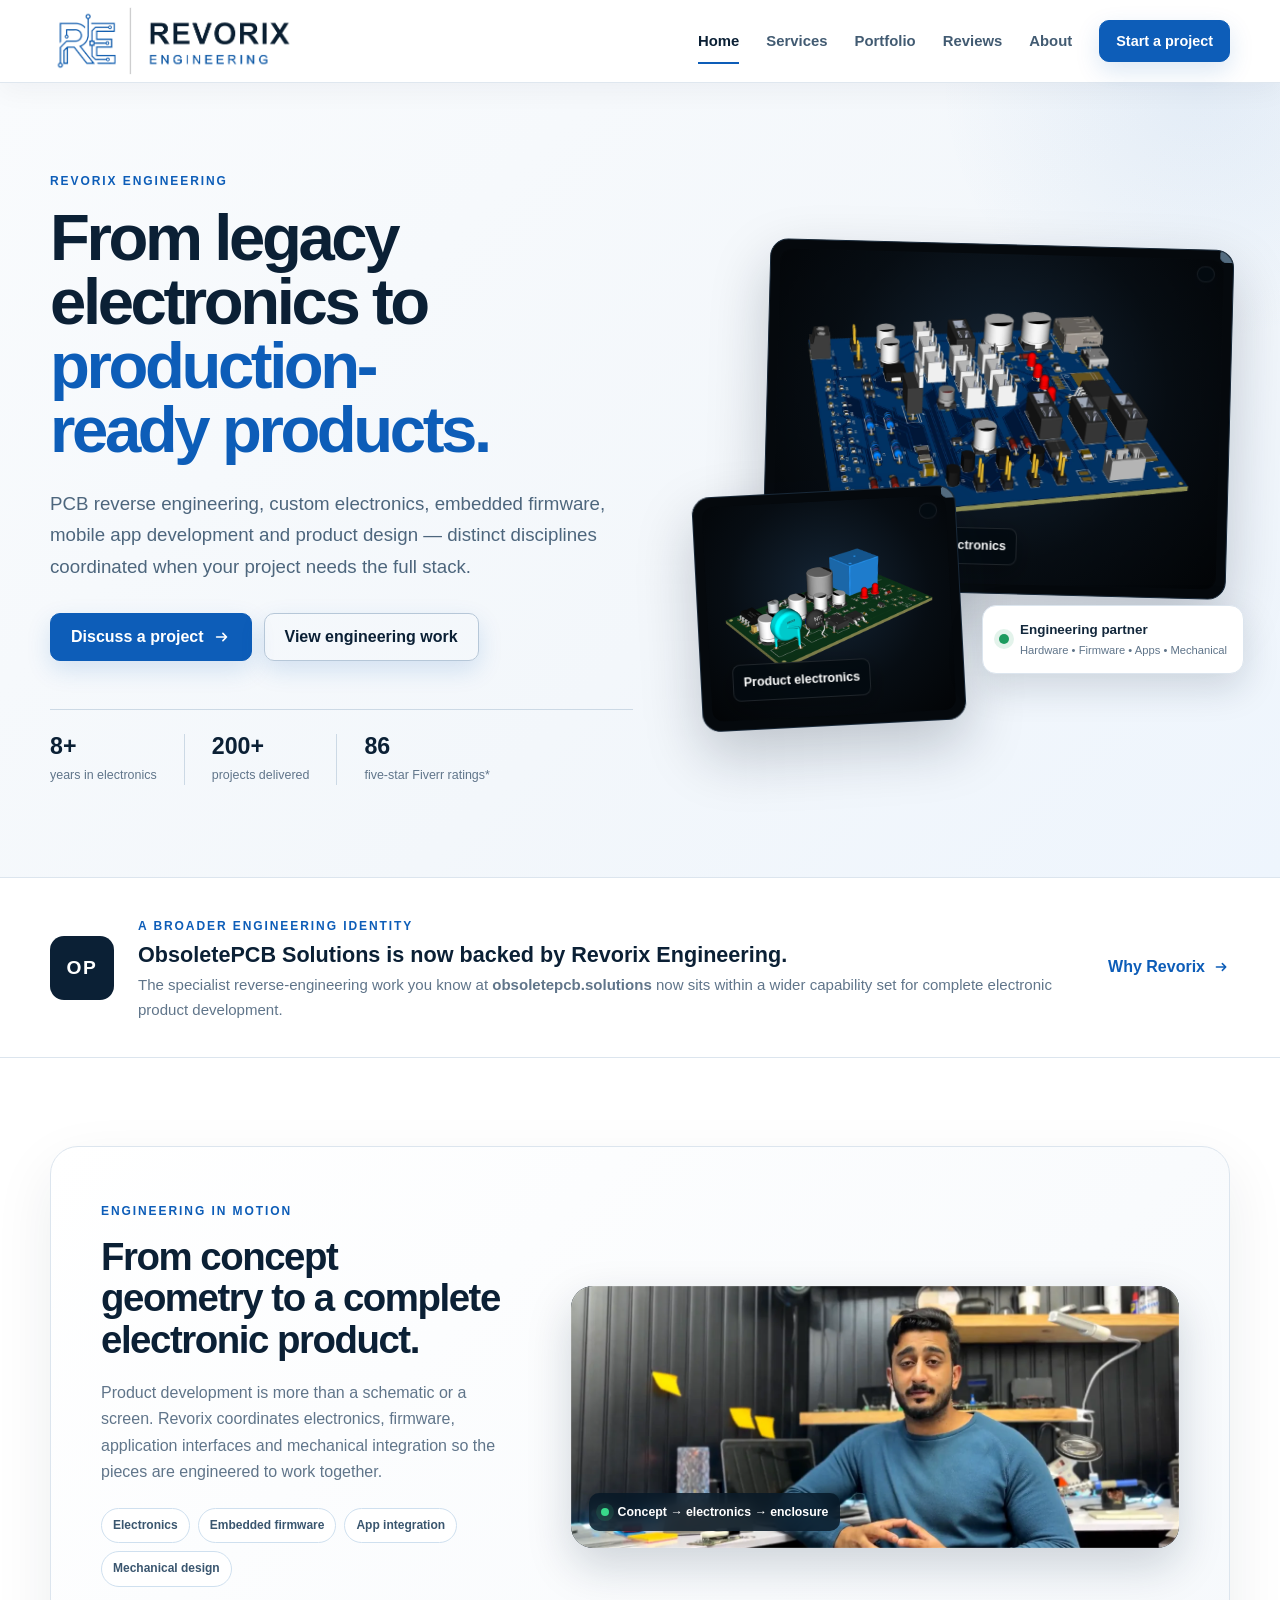
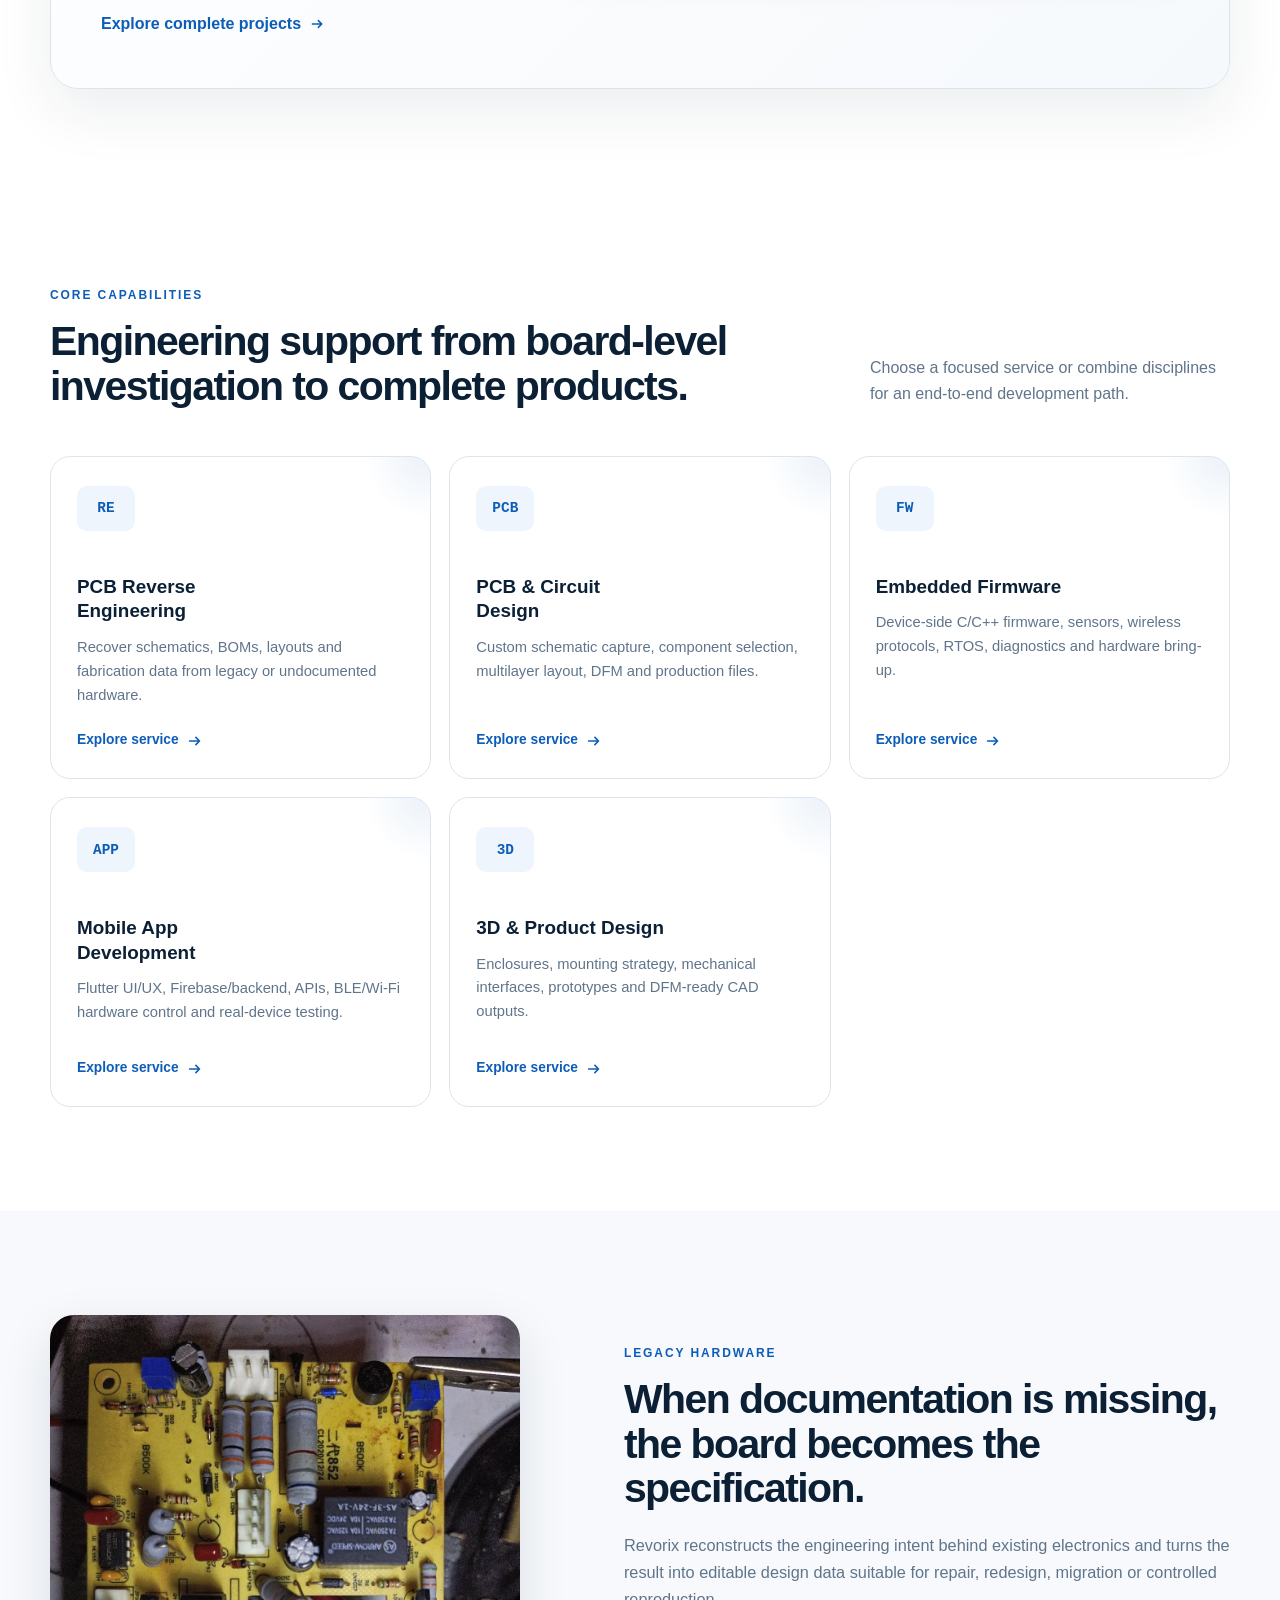
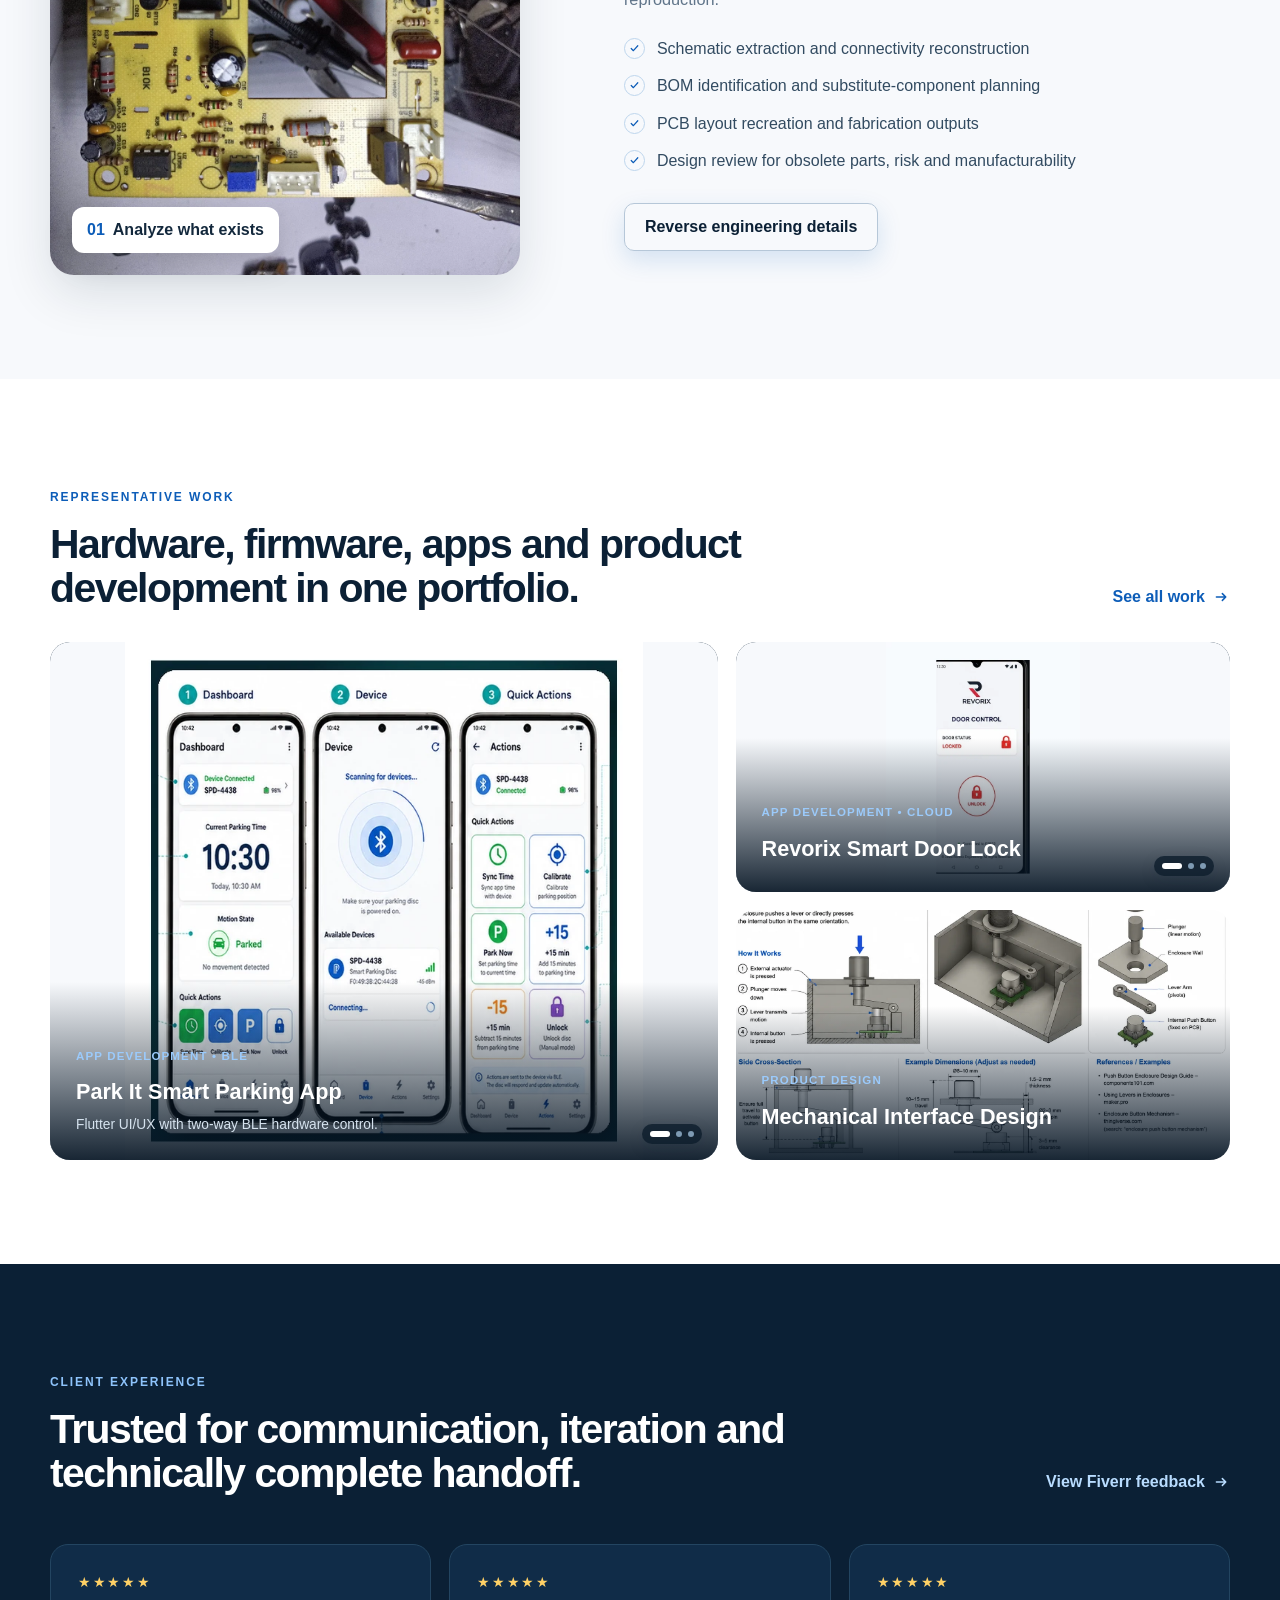
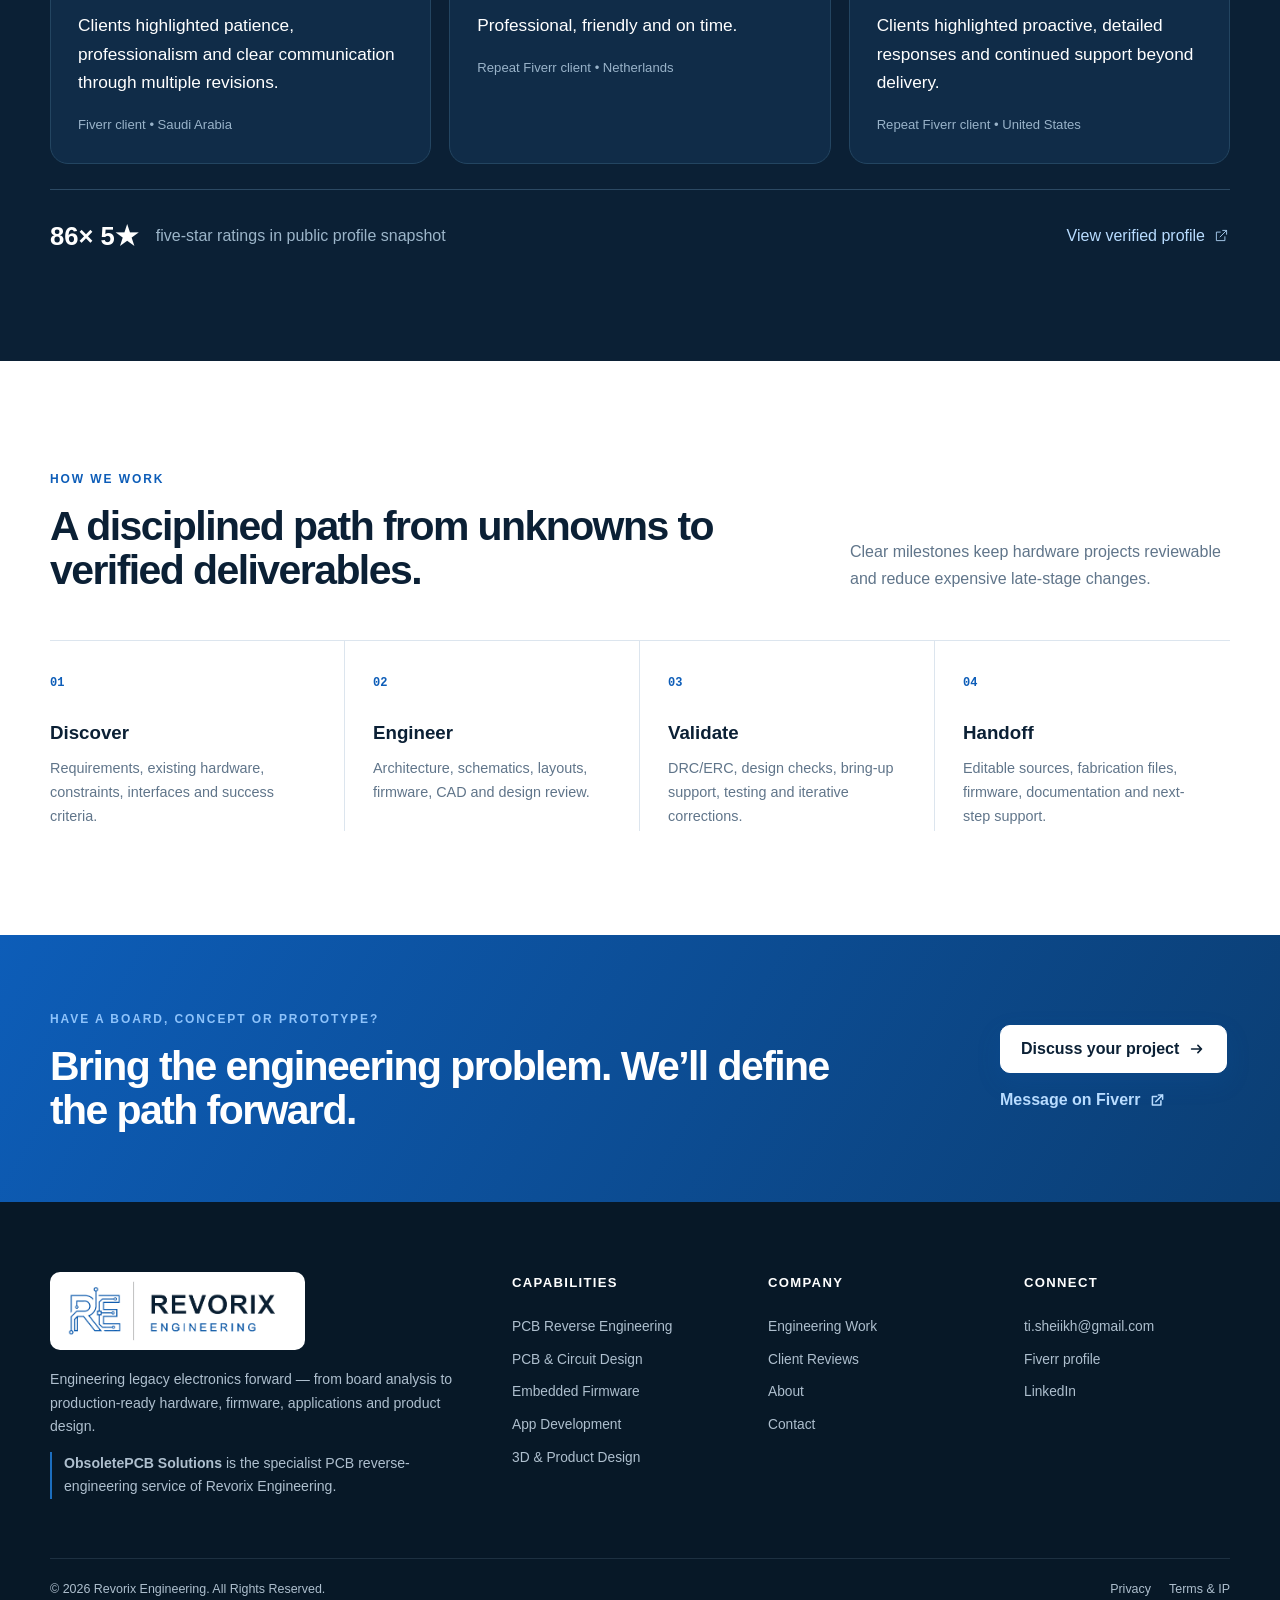
==== index.html @ ddb54499 "Add video sound toggle" ====
<!DOCTYPE html>

<html lang="en">
<head>
<meta charset="utf-8"/>
<meta content="width=device-width,initial-scale=1" name="viewport"/>
<title>Revorix Engineering | PCB, Firmware, Apps &amp; Product Engineering</title>
<meta content="PCB reverse engineering, custom PCB design, embedded firmware, Flutter app development, IoT and 3D product engineering for clients worldwide." name="description"/>
<meta content="index,follow,max-image-preview:large" name="robots"/>
<link href="https://revorixengineering.com/" rel="canonical"/>
<meta content="website" property="og:type"/>
<meta content="Revorix Engineering" property="og:site_name"/>
<meta content="Revorix Engineering | PCB, Firmware, Apps &amp; Product Engineering" property="og:title"/>
<meta content="PCB reverse engineering, custom PCB design, embedded firmware, Flutter app development, IoT and 3D product engineering." property="og:description"/>
<meta content="https://revorixengineering.com/" property="og:url"/>
<meta content="https://revorixengineering.com/assets/img/revorix-og-card.jpg" property="og:image"/>
<meta content="summary_large_image" name="twitter:card"/>
<meta content="#ffffff" name="theme-color"/>
<link href="assets/img/favicon.png" rel="icon" type="image/png"/>
<link href="assets/img/apple-touch-icon.png" rel="apple-touch-icon"/>
<link href="site.webmanifest" rel="manifest"/>
<link href="assets/css/styles.css?v=20260813-final" rel="stylesheet"/>
<script type="application/ld+json">{"@context": "https://schema.org", "@type": "ProfessionalService", "name": "Revorix Engineering", "url": "https://revorixengineering.com", "logo": "https://revorixengineering.com/assets/img/revorix-engineering-logo.png", "description": "PCB reverse engineering, custom PCB and circuit design, embedded firmware, IoT and 3D product engineering services.", "founder": {"@type": "Person", "name": "Tabish Irfan"}, "sameAs": ["https://www.fiverr.com/proman247", "https://www.linkedin.com/in/tabish-irfan-1319441a3"], "areaServed": "Worldwide"}</script>
</head><body class="home-page">
<a class="skip-link" href="#main">Skip to content</a>
<header class="site-header" id="top">
<div class="container nav-shell">
<a aria-label="Revorix Engineering home" class="brand" href="index.html">
<img alt="Revorix Engineering" height="142" src="assets/img/revorix-engineering-logo.png" width="515"/>
</a>
<button aria-controls="primary-nav" aria-expanded="false" aria-label="Open navigation" class="nav-toggle"><span></span><span></span><span></span></button>
<nav aria-label="Primary navigation" class="primary-nav" id="primary-nav">
<a class="nav-link active" href="index.html">Home</a><a class="nav-link" href="services.html">Services</a><a class="nav-link" href="portfolio.html">Portfolio</a><a class="nav-link" href="testimonials.html">Reviews</a><a class="nav-link" href="about.html">About</a>
<a class="button button-sm" href="contact.html">Start a project</a>
</nav>
</div>
</header>
<main id="main">
<section class="hero home-hero">
<div class="hero-grid-overlay"></div>
<div class="container hero-grid">
<div class="hero-copy reveal">
<span class="eyebrow">REVORIX ENGINEERING</span>
<h1>From legacy electronics to <span>production-ready products.</span></h1>
<p class="lead">PCB reverse engineering, custom electronics, embedded firmware, mobile app development and product design — distinct disciplines coordinated when your project needs the full stack.</p>
<div class="hero-actions"><a class="button" href="contact.html">Discuss a project <svg aria-hidden="true" viewbox="0 0 20 20"><path d="M4 10h11M11 6l4 4-4 4"></path></svg></a><a class="button button-ghost" href="portfolio.html">View engineering work</a></div>
<div aria-label="Experience highlights" class="hero-proof"><div><strong>8+</strong><span>years in electronics</span></div><div><strong>200+</strong><span>projects delivered</span></div><div><strong>86</strong><span>five-star Fiverr ratings*</span></div></div>
</div>
<div class="hero-visual reveal delay-1 hero-pcb-showcase">
<div class="visual-card visual-main media-slider hero-pcb-slider" data-slider data-interval="3600" data-pause-hover="false" aria-label="Rotating showcase of recent Revorix PCB designs">
<div class="slider-stage">
<figure class="media-slide is-active"><img alt="Large multi-interface PCB render developed by Revorix Engineering" fetchpriority="high" src="assets/img/slider-pcb-system.webp"/><figcaption>Multi-interface control electronics</figcaption></figure>
<figure class="media-slide"><img alt="Blue controller PCB render with dense power and interface electronics" src="assets/img/slider-pcb-blue.webp"/><figcaption>Custom controller hardware</figcaption></figure>
<figure class="media-slide"><img alt="Power electronics PCB render on a dark engineering showcase" src="assets/img/slider-pcb-power.webp"/><figcaption>Power &amp; connectivity design</figcaption></figure>
<figure class="media-slide"><img alt="Green embedded system PCB render with multiple connectors" src="assets/img/slider-pcb-green-system.webp"/><figcaption>Integrated product electronics</figcaption></figure>
<figure class="media-slide"><img alt="Green embedded controller PCB render with addressing and interfaces" src="assets/img/slider-pcb-controller.webp"/><figcaption>Embedded control hardware</figcaption></figure>
</div>
<div class="slider-dots hero-slider-dots" aria-hidden="true"></div>
</div>
<div class="visual-card visual-float media-slider hero-pcb-slider hero-pcb-slider-small" data-slider data-interval="4300" data-pause-hover="false" aria-label="Rotating close-up PCB design showcase">
<div class="slider-stage">
<figure class="media-slide is-active"><img alt="Angled green product electronics PCB render" src="assets/img/slider-pcb-green-angle.webp"/><figcaption>Product electronics</figcaption></figure>
<figure class="media-slide"><img alt="Compact blue custom PCB render" src="assets/img/slider-pcb-power.webp"/><figcaption>Compact electronics</figcaption></figure>
<figure class="media-slide"><img alt="Embedded controller PCB render" src="assets/img/slider-pcb-controller.webp"/><figcaption>Controller design</figcaption></figure>
<figure class="media-slide"><img alt="Blue PCB system render with interfaces and power stages" src="assets/img/slider-pcb-system.webp"/><figcaption>System integration</figcaption></figure>
</div>
<div class="slider-dots hero-slider-dots" aria-hidden="true"></div>
</div>
<div class="engineering-chip"><span class="pulse"></span><div><b>Engineering partner</b><small>Hardware • Firmware • Apps • Mechanical</small></div></div>
</div>
</div>
</section>
<section class="brand-transition"><div class="container transition-inner"><div class="transition-mark">OP</div><div><span class="eyebrow">A broader engineering identity</span><h2>ObsoletePCB Solutions is now backed by Revorix Engineering.</h2><p>The specialist reverse-engineering work you know at <strong>obsoletepcb.solutions</strong> now sits within a wider capability set for complete electronic product development.</p></div><a class="text-link" href="about.html">Why Revorix <svg aria-hidden="true" viewbox="0 0 20 20"><path d="M4 10h11M11 6l4 4-4 4"></path></svg></a></div></section>
<section class="section home-video-section">
<div class="container video-showcase">
<div class="video-copy reveal">
<span class="eyebrow">ENGINEERING IN MOTION</span>
<h2>From concept geometry to a complete electronic product.</h2>
<p>Product development is more than a schematic or a screen. Revorix coordinates electronics, firmware, application interfaces and mechanical integration so the pieces are engineered to work together.</p>
<div class="video-points"><span>Electronics</span><span>Embedded firmware</span><span>App integration</span><span>Mechanical design</span></div>
<a class="text-link" href="portfolio.html">Explore complete projects <svg aria-hidden="true" viewbox="0 0 20 20"><path d="M4 10h11M11 6l4 4-4 4"></path></svg></a>
</div>
<div class="video-frame reveal delay-1">
<video autoplay muted loop playsinline preload="metadata" poster="assets/img/revorix-intro-poster.webp" aria-label="Revorix Engineering product design animation">
<source src="assets/video/revorix-engineering-intro.mp4?v=20260813-final" type="video/mp4"/>
</video>
<button class="video-sound-toggle" type="button" aria-pressed="false" aria-label="Turn video sound on"><span class="sound-indicator" aria-hidden="true"></span><span class="sound-label">Sound on</span></button>
<div class="video-frame-meta"><span class="pulse"></span><strong>Concept → electronics → enclosure</strong></div>
</div>
</div>
</section>

<section class="section"><div class="container"><div class="section-heading"><div><span class="eyebrow">CORE CAPABILITIES</span><h2>Engineering support from board-level investigation to complete products.</h2></div><p>Choose a focused service or combine disciplines for an end-to-end development path.</p></div>
<div class="service-grid">
<a class="service-card reveal" href="pcb-reverse-engineering.html"><div class="service-code">RE</div><h3>PCB Reverse Engineering</h3><p>Recover schematics, BOMs, layouts and fabrication data from legacy or undocumented hardware.</p><span>Explore service <svg aria-hidden="true" viewbox="0 0 20 20"><path d="M4 10h11M11 6l4 4-4 4"></path></svg></span></a>
<a class="service-card reveal delay-1" href="pcb-design.html"><div class="service-code">PCB</div><h3>PCB &amp; Circuit Design</h3><p>Custom schematic capture, component selection, multilayer layout, DFM and production files.</p><span>Explore service <svg aria-hidden="true" viewbox="0 0 20 20"><path d="M4 10h11M11 6l4 4-4 4"></path></svg></span></a>
<a class="service-card reveal delay-2" href="embedded-systems.html"><div class="service-code">FW</div><h3>Embedded Firmware</h3><p>Device-side C/C++ firmware, sensors, wireless protocols, RTOS, diagnostics and hardware bring-up.</p><span>Explore service <svg aria-hidden="true" viewbox="0 0 20 20"><path d="M4 10h11M11 6l4 4-4 4"></path></svg></span></a>
<a class="service-card reveal delay-3" href="app-development.html"><div class="service-code">APP</div><h3>Mobile App Development</h3><p>Flutter UI/UX, Firebase/backend, APIs, BLE/Wi-Fi hardware control and real-device testing.</p><span>Explore service <svg aria-hidden="true" viewbox="0 0 20 20"><path d="M4 10h11M11 6l4 4-4 4"></path></svg></span></a><a class="service-card reveal delay-3" href="product-design.html"><div class="service-code">3D</div><h3>3D &amp; Product Design</h3><p>Enclosures, mounting strategy, mechanical interfaces, prototypes and DFM-ready CAD outputs.</p><span>Explore service <svg aria-hidden="true" viewbox="0 0 20 20"><path d="M4 10h11M11 6l4 4-4 4"></path></svg></span></a>
</div></div></section>
<section class="section section-muted"><div class="container split-feature"><div class="feature-media reveal"><img alt="Legacy PCB being analyzed for reverse engineering" loading="lazy" src="assets/img/legacy-pcb-photo.webp"/><div class="media-label"><span>01</span>Analyze what exists</div></div><div class="feature-copy reveal delay-1"><span class="eyebrow">LEGACY HARDWARE</span><h2>When documentation is missing, the board becomes the specification.</h2><p>Revorix reconstructs the engineering intent behind existing electronics and turns the result into editable design data suitable for repair, redesign, migration or controlled reproduction.</p><ul class="check-list"><li><svg aria-hidden="true" viewbox="0 0 20 20"><path d="m4 10 4 4 8-9"></path></svg><span>Schematic extraction and connectivity reconstruction</span></li><li><svg aria-hidden="true" viewbox="0 0 20 20"><path d="m4 10 4 4 8-9"></path></svg><span>BOM identification and substitute-component planning</span></li><li><svg aria-hidden="true" viewbox="0 0 20 20"><path d="m4 10 4 4 8-9"></path></svg><span>PCB layout recreation and fabrication outputs</span></li><li><svg aria-hidden="true" viewbox="0 0 20 20"><path d="m4 10 4 4 8-9"></path></svg><span>Design review for obsolete parts, risk and manufacturability</span></li></ul><a class="button button-ghost" href="pcb-reverse-engineering.html">Reverse engineering details</a></div></div></section>
<section class="section"><div class="container"><div class="section-heading compact"><div><span class="eyebrow">REPRESENTATIVE WORK</span><h2>Hardware, firmware, apps and product development in one portfolio.</h2></div><a class="text-link" href="portfolio.html">See all work <svg aria-hidden="true" viewbox="0 0 20 20"><path d="M4 10h11M11 6l4 4-4 4"></path></svg></a></div>
<div class="portfolio-grid home-portfolio">
<a class="portfolio-card large rotating-portfolio" data-slider data-interval="4700" href="portfolio.html" aria-label="Rotating selection of Revorix engineering projects">
<div class="slider-stage">
<div class="media-slide is-active"><img alt="Park It mobile application UI for BLE parking hardware" loading="lazy" src="assets/img/slider-app-parking-ui.webp"/><div class="portfolio-overlay"><span>App Development • BLE</span><h3>Park It Smart Parking App</h3><p>Flutter UI/UX with two-way BLE hardware control.</p></div></div>
<div class="media-slide"><img alt="Recent compact red PCB design by Revorix Engineering" loading="lazy" src="assets/img/slider-pcb-red.webp"/><div class="portfolio-overlay"><span>PCB Design • Embedded</span><h3>Compact Connected Hardware</h3><p>Custom electronics developed around product constraints.</p></div></div>
<div class="media-slide"><img alt="Complex multi-interface controller PCB" loading="lazy" src="assets/img/slider-pcb-system.webp"/><div class="portfolio-overlay"><span>PCB Design • Integration</span><h3>Multi-Interface Control Electronics</h3><p>Integrated power, I/O and controller hardware.</p></div></div>
</div>
<div class="slider-dots portfolio-slider-dots" aria-hidden="true"></div>
</a>
<a class="portfolio-card rotating-portfolio" data-slider data-interval="5400" href="portfolio.html" aria-label="Rotating selection of app and hardware projects">
<div class="slider-stage">
<div class="media-slide is-active"><img alt="Revorix smart door lock app user interface" loading="lazy" src="assets/img/slider-app-door-ui.webp"/><div class="portfolio-overlay"><span>App Development • Cloud</span><h3>Revorix Smart Door Lock</h3></div></div>
<div class="media-slide"><img alt="Embedded controller PCB with DIP addressing and interfaces" loading="lazy" src="assets/img/slider-pcb-controller.webp"/><div class="portfolio-overlay"><span>Embedded • PCB</span><h3>Custom Controller Hardware</h3></div></div>
<div class="media-slide"><img alt="Green PCB product electronics render" loading="lazy" src="assets/img/slider-pcb-green-angle.webp"/><div class="portfolio-overlay"><span>Product Engineering</span><h3>Integrated Electronic Product</h3></div></div>
</div>
<div class="slider-dots portfolio-slider-dots" aria-hidden="true"></div>
</a>
<a class="portfolio-card" href="portfolio.html#mechanical"><img alt="Mechanical button actuation and enclosure design diagram" loading="lazy" src="assets/img/mechanical-product-design.webp"/><div class="portfolio-overlay"><span>Product Design</span><h3>Mechanical Interface Design</h3></div></a>
</div></div></section>
<section class="section section-dark"><div class="container"><div class="section-heading light"><div><span class="eyebrow inverse">CLIENT EXPERIENCE</span><h2>Trusted for communication, iteration and technically complete handoff.</h2></div><a class="text-link light" href="testimonials.html">View Fiverr feedback <svg aria-hidden="true" viewbox="0 0 20 20"><path d="M4 10h11M11 6l4 4-4 4"></path></svg></a></div>
<div class="quote-grid"><blockquote><div class="stars">★★★★★</div><p>Clients highlighted patience, professionalism and clear communication through multiple revisions.</p><footer>Fiverr client • Saudi Arabia</footer></blockquote><blockquote><div class="stars">★★★★★</div><p>Professional, friendly and on time.</p><footer>Repeat Fiverr client • Netherlands</footer></blockquote><blockquote><div class="stars">★★★★★</div><p>Clients highlighted proactive, detailed responses and continued support beyond delivery.</p><footer>Repeat Fiverr client • United States</footer></blockquote></div>
<div class="review-summary"><strong>86× 5★</strong><span>five-star ratings in public profile snapshot</span><a href="https://www.fiverr.com/proman247" rel="noopener" target="_blank">View verified profile <svg aria-hidden="true" viewbox="0 0 20 20"><path d="M11 4h5v5M16 4l-8 8M14 11v5H4V6h5"></path></svg></a></div></div></section>
<section class="section"><div class="container process"><div class="section-heading"><div><span class="eyebrow">HOW WE WORK</span><h2>A disciplined path from unknowns to verified deliverables.</h2></div><p>Clear milestones keep hardware projects reviewable and reduce expensive late-stage changes.</p></div><div class="process-grid"><div><span>01</span><h3>Discover</h3><p>Requirements, existing hardware, constraints, interfaces and success criteria.</p></div><div><span>02</span><h3>Engineer</h3><p>Architecture, schematics, layouts, firmware, CAD and design review.</p></div><div><span>03</span><h3>Validate</h3><p>DRC/ERC, design checks, bring-up support, testing and iterative corrections.</p></div><div><span>04</span><h3>Handoff</h3><p>Editable sources, fabrication files, firmware, documentation and next-step support.</p></div></div></div></section>
<section class="cta-band"><div class="container cta-band-inner"><div><span class="eyebrow inverse">Have a board, concept or prototype?</span><h2>Bring the engineering problem. We’ll define the path forward.</h2></div><div class="cta-actions"><a class="button button-light" href="contact.html">Discuss your project <svg aria-hidden="true" viewbox="0 0 20 20"><path d="M4 10h11M11 6l4 4-4 4"></path></svg></a><a class="text-link light" href="https://www.fiverr.com/proman247" rel="noopener" target="_blank">Message on Fiverr <svg aria-hidden="true" viewbox="0 0 20 20"><path d="M11 4h5v5M16 4l-8 8M14 11v5H4V6h5"></path></svg></a></div></div></section>
</main>
<footer class="site-footer"><div class="container footer-grid">
<div class="footer-brand"><img alt="Revorix Engineering" height="142" src="assets/img/revorix-engineering-logo.png" width="515"/><p>Engineering legacy electronics forward — from board analysis to production-ready hardware, firmware, applications and product design.</p><p class="legacy-brand"><strong>ObsoletePCB Solutions</strong> is the specialist PCB reverse-engineering service of Revorix Engineering.</p></div>
<div><h2>Capabilities</h2><a href="pcb-reverse-engineering.html">PCB Reverse Engineering</a><a href="pcb-design.html">PCB &amp; Circuit Design</a><a href="embedded-systems.html">Embedded Firmware</a><a href="app-development.html">App Development</a><a href="product-design.html">3D &amp; Product Design</a></div>
<div><h2>Company</h2><a href="portfolio.html">Engineering Work</a><a href="testimonials.html">Client Reviews</a><a href="about.html">About</a><a href="contact.html">Contact</a></div>
<div><h2>Connect</h2><a href="mailto:ti.sheiikh@gmail.com">ti.sheiikh@gmail.com</a><a href="https://www.fiverr.com/proman247" rel="noopener" target="_blank">Fiverr profile</a><a href="https://www.linkedin.com/in/tabish-irfan-1319441a3" rel="noopener" target="_blank">LinkedIn</a></div>
</div><div class="container footer-bottom"><p>© 2026 Revorix Engineering. All Rights Reserved.</p><div><a href="privacy.html">Privacy</a><a href="terms.html">Terms &amp; IP</a></div></div></footer>
<div aria-hidden="true" aria-label="Image preview" class="lightbox" role="dialog"><button aria-label="Close image preview">×</button><img alt=""/></div>
<script defer="" src="assets/js/main.js?v=20260813-final"></script>
</body></html>
---- assets/css/styles.css ----
:root{
 --navy:#0b2035;--navy-2:#102d49;--blue:#0d5db8;--blue-2:#176fca;--sky:#eaf3fc;--ink:#13283c;--muted:#60758a;--line:#dce5ee;--surface:#f7f9fc;--white:#fff;--shadow:0 18px 50px rgba(11,32,53,.12);--radius:20px;--max:1180px
}
*{box-sizing:border-box}html{scroll-behavior:smooth}body{margin:0;color:var(--ink);background:#fff;font-family:Inter,ui-sans-serif,-apple-system,BlinkMacSystemFont,"Segoe UI",Roboto,Arial,sans-serif;line-height:1.65;-webkit-font-smoothing:antialiased}img{max-width:100%;display:block}a{color:inherit;text-decoration:none}button,input,select,textarea{font:inherit}.container{width:min(var(--max),calc(100% - 40px));margin-inline:auto}.narrow{max-width:920px}.skip-link{position:absolute;left:-9999px;top:10px;z-index:9999;background:#fff;color:var(--navy);padding:10px 16px;border-radius:8px}.skip-link:focus{left:10px}.site-header{position:sticky;top:0;z-index:100;background:rgba(255,255,255,.94);backdrop-filter:blur(14px);border-bottom:1px solid rgba(220,229,238,.85)}.nav-shell{height:82px;display:flex;align-items:center;justify-content:space-between;gap:28px}.brand img{width:245px;height:auto}.primary-nav{display:flex;align-items:center;gap:27px}.nav-link{font-size:.93rem;font-weight:650;color:#425b72;position:relative}.nav-link:after{content:"";position:absolute;left:0;right:100%;bottom:-11px;height:2px;background:var(--blue);transition:.25s}.nav-link:hover,.nav-link.active{color:var(--navy)}.nav-link:hover:after,.nav-link.active:after{right:0}.button{display:inline-flex;align-items:center;justify-content:center;gap:9px;border:1px solid var(--blue);background:var(--blue);color:#fff;border-radius:10px;padding:13px 20px;font-weight:750;line-height:1;min-height:48px;transition:transform .2s,box-shadow .2s,background .2s;cursor:pointer}.button svg,.text-link svg,.contact-links svg,.service-card span svg,.scope-card a svg{width:18px;height:18px;fill:none;stroke:currentColor;stroke-width:1.8;stroke-linecap:round;stroke-linejoin:round}.button:hover{transform:translateY(-2px);background:#084f9c;box-shadow:0 10px 28px rgba(13,93,184,.25)}.button-sm{min-height:42px;padding:11px 16px;font-size:.9rem}.button-ghost{background:transparent;color:var(--navy);border-color:#b6c7d8}.button-ghost:hover{background:#f2f6fb;color:var(--navy);box-shadow:none}.button-light{background:#fff;color:var(--navy);border-color:#fff}.button-light:hover{background:#f3f7fb}.nav-toggle{display:none;background:none;border:0;padding:8px}.nav-toggle span{display:block;width:24px;height:2px;background:var(--navy);margin:5px 0;transition:.25s}.eyebrow{display:inline-block;color:var(--blue);font-size:.75rem;font-weight:850;letter-spacing:.16em;text-transform:uppercase;margin-bottom:14px}.eyebrow.inverse{color:#8ec3fb}.hero{position:relative;overflow:hidden}.home-hero{background:linear-gradient(135deg,#f9fbfd 0%,#f3f7fb 58%,#eef5fd 100%);min-height:720px;display:flex;align-items:center}.hero-grid-overlay{position:absolute;inset:0;background-image:linear-gradient(rgba(13,93,184,.055) 1px,transparent 1px),linear-gradient(90deg,rgba(13,93,184,.055) 1px,transparent 1px);background-size:44px 44px;mask-image:linear-gradient(to right,#000,transparent 70%)}.hero-grid{position:relative;display:grid;grid-template-columns:1.05fr .95fr;align-items:center;gap:70px;padding:84px 0 92px}.hero-copy h1,.page-hero h1{font-size:clamp(3rem,5.1vw,5.4rem);line-height:.98;letter-spacing:-.052em;margin:0 0 26px;color:var(--navy);max-width:850px}.hero-copy h1 span{color:var(--blue)}.lead{font-size:1.17rem;color:#4d667d;line-height:1.7;max-width:730px;margin:0}.hero-actions{display:flex;gap:12px;flex-wrap:wrap;margin-top:30px}.hero-proof{display:flex;gap:0;margin-top:48px;border-top:1px solid #ccd9e5;padding-top:24px}.hero-proof div{padding-right:27px;margin-right:27px;border-right:1px solid #ccd9e5}.hero-proof div:last-child{border:0}.hero-proof strong{display:block;color:var(--navy);font-size:1.45rem;line-height:1.1}.hero-proof span{display:block;color:var(--muted);font-size:.78rem;margin-top:5px}.hero-visual{position:relative;min-height:505px}.visual-card{position:absolute;background:#fff;border:1px solid #dfe8f1;border-radius:18px;padding:9px;box-shadow:var(--shadow)}.visual-card img{width:100%;height:100%;object-fit:cover;border-radius:12px}.visual-card span{position:absolute;left:22px;bottom:19px;background:rgba(11,32,53,.88);backdrop-filter:blur(7px);color:#fff;border-radius:8px;padding:7px 10px;font-size:.78rem;font-weight:750}.visual-main{width:88%;height:350px;right:0;top:20px;transform:rotate(1.5deg)}.visual-float{width:58%;height:235px;left:-8px;bottom:5px;transform:rotate(-3deg)}.engineering-chip{position:absolute;right:-14px;bottom:55px;background:#fff;border:1px solid var(--line);box-shadow:0 14px 36px rgba(11,32,53,.15);border-radius:14px;padding:13px 16px;display:flex;align-items:center;gap:11px}.engineering-chip .pulse{width:10px;height:10px;border-radius:50%;background:#1d9b5f;box-shadow:0 0 0 5px rgba(29,155,95,.12)}.engineering-chip b,.engineering-chip small{display:block}.engineering-chip b{font-size:.84rem}.engineering-chip small{font-size:.7rem;color:var(--muted)}.brand-transition{background:#fff;border-top:1px solid var(--line);border-bottom:1px solid var(--line)}.transition-inner{padding:34px 0;display:grid;grid-template-columns:auto 1fr auto;gap:24px;align-items:center}.transition-mark{width:64px;height:64px;border-radius:14px;background:var(--navy);color:#fff;display:grid;place-items:center;font-size:1.2rem;font-weight:850;letter-spacing:.08em}.transition-inner h2{font-size:1.35rem;line-height:1.35;margin:0 0 4px;color:var(--navy)}.transition-inner p{margin:0;color:var(--muted);font-size:.94rem}.transition-inner .eyebrow{margin:0 0 3px}.text-link{display:inline-flex;align-items:center;gap:8px;color:var(--blue);font-weight:780;white-space:nowrap}.text-link:hover{color:#084f9c}.text-link.light{color:#b8dcff}.text-link svg{width:17px}.section{padding:104px 0}.section-muted{background:var(--surface)}.section-dark{background:var(--navy);color:#dbe8f3}.section-heading{display:flex;justify-content:space-between;align-items:end;gap:60px;margin-bottom:48px}.section-heading>div{max-width:760px}.section-heading h2,.feature-copy h2,.two-column h2,.portfolio-note h2,.trust-panel h2,.tools-panel h2,.identity-panel h2,.cta-band h2,.contact-panel h2,.project-form h2,.methodology h2{font-size:clamp(2rem,3.2vw,3.1rem);line-height:1.08;letter-spacing:-.038em;color:var(--navy);margin:0}.section-heading>p{max-width:380px;color:var(--muted);margin:0}.section-heading.compact{margin-bottom:32px}.section-heading.light h2{color:#fff}.service-grid{display:grid;grid-template-columns:repeat(4,1fr);gap:18px}.service-card{position:relative;padding:29px 26px 26px;border:1px solid var(--line);border-radius:var(--radius);min-height:310px;display:flex;flex-direction:column;background:#fff;transition:.25s}.service-card:hover{transform:translateY(-6px);border-color:#aac6e2;box-shadow:var(--shadow)}.service-code{width:58px;height:45px;border-radius:10px;background:#eef5fc;color:var(--blue);display:grid;place-items:center;font:800 .9rem ui-monospace,SFMono-Regular,Menlo,monospace;margin-bottom:44px}.service-card h3{font-size:1.18rem;line-height:1.3;margin:0 0 12px;color:var(--navy)}.service-card p{font-size:.92rem;color:var(--muted);margin:0 0 22px}.service-card>span{margin-top:auto;color:var(--blue);font-size:.86rem;font-weight:750;display:flex;align-items:center;gap:7px}.split-feature{display:grid;grid-template-columns:.9fr 1.1fr;gap:78px;align-items:center}.feature-media{position:relative;max-width:470px}.feature-media img{width:100%;height:560px;object-fit:cover;border-radius:24px;box-shadow:var(--shadow)}.media-label{position:absolute;left:22px;bottom:22px;background:#fff;border-radius:12px;padding:10px 15px;font-weight:750;box-shadow:0 10px 30px rgba(0,0,0,.15)}.media-label span{color:var(--blue);margin-right:8px}.feature-copy>p{color:var(--muted);font-size:1.02rem;margin:22px 0 23px}.check-list{list-style:none;padding:0;margin:0 0 29px}.check-list li{display:flex;gap:12px;margin:11px 0;color:#324b61}.check-list svg{flex:0 0 21px;width:21px;height:21px;border:1px solid #bed6ed;border-radius:50%;padding:4px;fill:none;stroke:var(--blue);stroke-width:2.2;stroke-linecap:round;stroke-linejoin:round;margin-top:2px}.portfolio-grid{display:grid;grid-template-columns:1.35fr 1fr;grid-template-rows:repeat(2,250px);gap:18px}.portfolio-card{position:relative;overflow:hidden;border-radius:20px;background:#0b2035}.portfolio-card.large{grid-row:1/3}.portfolio-card img{width:100%;height:100%;object-fit:cover;transition:transform .45s}.portfolio-card.large img{object-position:center top}.portfolio-card:hover img{transform:scale(1.035)}.portfolio-overlay{position:absolute;inset:auto 0 0;padding:60px 26px 24px;background:linear-gradient(transparent,rgba(5,20,35,.92));color:#fff}.portfolio-overlay span{font-size:.72rem;font-weight:800;letter-spacing:.1em;text-transform:uppercase;color:#9bcafb}.portfolio-overlay h3{margin:6px 0 2px;font-size:1.35rem}.portfolio-overlay p{margin:4px 0 0;font-size:.86rem;color:#d6e3ef}.quote-grid{display:grid;grid-template-columns:repeat(3,1fr);gap:18px}.quote-grid blockquote{margin:0;background:#102c48;border:1px solid #234561;border-radius:18px;padding:27px}.stars{letter-spacing:.12em;color:#ffd166;font-size:.85rem}.quote-grid p,.testimonial p{font-size:1.08rem;line-height:1.65;color:#fff}.quote-grid footer{color:#99b3c9;font-size:.82rem}.review-summary{margin-top:25px;padding-top:25px;border-top:1px solid #2c4963;display:flex;align-items:center;gap:18px}.review-summary strong{font-size:1.6rem;color:#fff}.review-summary span{color:#9cb5c9}.review-summary a{margin-left:auto;color:#b8dcff;display:flex;gap:8px;align-items:center}.review-summary svg{width:17px;fill:none;stroke:currentColor}.process-grid{display:grid;grid-template-columns:repeat(4,1fr);border-top:1px solid var(--line)}.process-grid>div{padding:27px 28px 0 0;border-right:1px solid var(--line);min-height:190px}.process-grid>div+div{padding-left:28px}.process-grid>div:last-child{border-right:0}.process-grid span,.info-card>span,.values>div>span{color:var(--blue);font:800 .75rem ui-monospace,SFMono-Regular,Menlo,monospace}.process-grid h3{margin:24px 0 8px;color:var(--navy)}.process-grid p{margin:0;color:var(--muted);font-size:.9rem}.cta-band{background:linear-gradient(120deg,#0d5db8,#0b3e73);padding:70px 0}.cta-band-inner{display:flex;justify-content:space-between;align-items:center;gap:50px}.cta-band h2{color:#fff;max-width:780px}.cta-actions{display:flex;flex-direction:column;align-items:flex-start;gap:14px;min-width:230px}.page-hero{padding:110px 0 86px;background:linear-gradient(135deg,#f7fafd,#eff5fb);border-bottom:1px solid var(--line)}.page-hero h1{font-size:clamp(2.8rem,5vw,5rem);max-width:1020px}.service-showcase{display:flex;flex-direction:column;gap:90px}.service-row{display:grid;grid-template-columns:1fr .9fr;gap:70px;align-items:center}.service-row.reverse>div{order:2}.service-row.reverse>img{order:1}.service-row img{border-radius:22px;border:1px solid var(--line);box-shadow:var(--shadow);width:100%}.service-row h2{font-size:2.4rem;letter-spacing:-.035em;line-height:1.1;margin:10px 0 18px;color:var(--navy)}.service-row p{color:var(--muted)}.service-index{font:800 .72rem ui-monospace,SFMono-Regular,Menlo,monospace;color:var(--blue);letter-spacing:.08em;text-transform:uppercase}.three-grid,.four-grid{display:grid;grid-template-columns:repeat(3,1fr);gap:18px}.four-grid{grid-template-columns:repeat(4,1fr)}.info-card{border:1px solid var(--line);background:#fff;border-radius:18px;padding:27px}.info-card h3{margin:25px 0 8px;color:var(--navy)}.info-card p{color:var(--muted);font-size:.91rem;margin:0}.hero-two{display:grid;grid-template-columns:1fr .8fr;align-items:center;gap:70px}.service-hero{padding:80px 0}.page-hero-image img{border-radius:22px;box-shadow:var(--shadow);border:1px solid var(--line)}.breadcrumbs{display:flex;gap:9px;align-items:center;color:#7c8fa2;font-size:.8rem;margin-bottom:25px}.breadcrumbs a{color:var(--blue)}.two-column{display:grid;grid-template-columns:1fr .75fr;gap:80px;align-items:start}.two-column>div>p{color:var(--muted)}.scope-card{background:var(--navy);color:#dbe8f3;border-radius:22px;padding:31px}.scope-label{color:#86c1ff;font-size:.73rem;letter-spacing:.12em;text-transform:uppercase;font-weight:850}.scope-card ul{padding-left:18px;margin:20px 0 28px}.scope-card li{margin:10px 0}.scope-card a{color:#fff;font-weight:750;display:flex;align-items:center;gap:8px}.capability-grid{display:grid;grid-template-columns:repeat(2,1fr);gap:18px}.capability{background:#fff;border:1px solid var(--line);border-radius:18px;padding:30px}.capability>span{font:800 .75rem ui-monospace,SFMono-Regular,Menlo,monospace;color:var(--blue)}.capability h3{margin:28px 0 8px;color:var(--navy)}.capability p{margin:0;color:var(--muted)}.methodology{display:grid;grid-template-columns:.6fr 1.4fr;gap:70px}.methodology ol{list-style:none;padding:0;margin:0;border-top:1px solid var(--line)}.methodology li{display:grid;grid-template-columns:54px 1fr;gap:15px;padding:23px 0;border-bottom:1px solid var(--line)}.methodology li>span{font:800 .75rem ui-monospace,SFMono-Regular,Menlo,monospace;color:var(--blue);padding-top:5px}.methodology h3{margin:0 0 5px}.methodology p{margin:0;color:var(--muted)}.legal-note{background:#eff6fd;border-top:1px solid #d7e8f8;border-bottom:1px solid #d7e8f8;padding:25px 0}.legal-note .container{display:grid;grid-template-columns:240px 1fr;gap:30px}.legal-note strong{color:var(--navy)}.legal-note p{margin:0;color:#536b81;font-size:.9rem}.filter-bar{display:flex;gap:8px;margin-bottom:30px;flex-wrap:wrap}.filter-bar button{border:1px solid var(--line);background:#fff;color:#526b82;padding:9px 15px;border-radius:999px;cursor:pointer;font-weight:700;font-size:.85rem}.filter-bar button.active,.filter-bar button:hover{background:var(--navy);color:#fff;border-color:var(--navy)}.case-grid{display:grid;grid-template-columns:repeat(2,1fr);gap:22px}.case-card{border:1px solid var(--line);border-radius:22px;overflow:hidden;background:#fff}.case-card.is-hidden{display:none}.image-button{border:0;padding:0;background:none;width:100%;cursor:zoom-in;display:block}.case-card .image-button{height:330px;background:#eef3f8;overflow:hidden}.case-card .image-button.portrait{height:430px}.case-card .image-button img{width:100%;height:100%;object-fit:cover;transition:.4s}.case-card .image-button.portrait img{object-position:center top}.case-card .image-button:hover img{transform:scale(1.03)}.case-card>div{padding:27px}.case-kicker{font-size:.72rem;color:var(--blue);font-weight:850;letter-spacing:.09em;text-transform:uppercase}.case-card h2{font-size:1.6rem;margin:9px 0 10px;color:var(--navy);letter-spacing:-.025em}.case-card p{color:var(--muted);margin:0}.tag-list{list-style:none;padding:0;margin:20px 0 0;display:flex;gap:7px;flex-wrap:wrap}.tag-list li{font-size:.72rem;font-weight:700;color:#456178;background:#f0f5fa;border-radius:999px;padding:6px 10px}.portfolio-note{margin-top:70px;padding:38px;border-radius:22px;background:#f4f8fc;display:grid;grid-template-columns:1fr 1fr;gap:25px;align-items:center}.portfolio-note p{color:var(--muted)}.portfolio-note .button{justify-self:start}.testimonial-cards{display:grid;grid-template-columns:repeat(2,1fr);gap:18px}.testimonial{margin:0;background:var(--navy);border-radius:20px;padding:34px;min-height:270px;display:flex;flex-direction:column}.testimonial p{font-size:1.18rem}.testimonial footer{margin-top:auto;display:flex;flex-direction:column;color:#a9bdd0}.testimonial footer strong{color:#fff}.review-image-grid{display:grid;grid-template-columns:repeat(2,1fr);gap:20px}.review-image-grid .image-button{background:#fff;border:1px solid var(--line);border-radius:18px;overflow:hidden;box-shadow:0 10px 30px rgba(11,32,53,.05)}.review-image-grid img{width:100%;height:auto}.rating-hero{margin-top:36px;display:flex;align-items:center;gap:18px}.rating-hero strong{font-size:1.7rem;color:var(--navy)}.rating-hero span{color:var(--muted)}.rating-hero a{margin-left:auto;color:var(--blue);font-weight:750;display:flex;align-items:center;gap:7px}.rating-hero svg{width:18px;fill:none;stroke:currentColor}.trust-panel{display:grid;grid-template-columns:.8fr 1.2fr;gap:70px}.trust-points{display:grid;grid-template-columns:repeat(3,1fr);gap:18px}.trust-points span{font:800 .75rem ui-monospace,SFMono-Regular,Menlo,monospace;color:var(--blue)}.trust-points h3{margin:24px 0 8px;color:var(--navy)}.trust-points p{font-size:.9rem;color:var(--muted);margin:0}.about-monogram{justify-self:end;width:340px;height:340px;border-radius:50%;background:var(--navy);display:flex;align-items:center;justify-content:center;flex-direction:column;color:#fff;box-shadow:0 25px 60px rgba(11,32,53,.18)}.about-monogram span{font-size:5rem;font-weight:250;letter-spacing:.08em;color:#7cbcff}.about-monogram small{text-align:center;letter-spacing:.12em;text-transform:uppercase;font-size:.7rem}.lead-small{font-size:1.2rem!important;color:#355068!important}.about-copy p{color:var(--muted)}.values>div{border-top:2px solid var(--blue);padding:25px 15px 0 0}.values h3{margin:35px 0 10px}.values p{color:var(--muted);font-size:.9rem}.tools-panel{display:grid;grid-template-columns:.65fr 1.35fr;gap:70px;align-items:center}.tools-panel p{color:var(--muted)}.tool-cloud{display:flex;gap:10px;flex-wrap:wrap}.tool-cloud span{padding:11px 14px;border:1px solid var(--line);border-radius:10px;background:#fff;font-weight:700;color:#415d75}.identity-panel{display:grid;grid-template-columns:.85fr 1.15fr;gap:70px;align-items:center}.identity-panel h2{color:#fff}.identity-panel p{color:#b8c9d9;font-size:1.06rem}.contact-grid{display:grid;grid-template-columns:.8fr 1.2fr;gap:45px;align-items:start}.contact-panel{position:sticky;top:112px}.contact-links{display:flex;flex-direction:column;margin-top:34px;border-top:1px solid var(--line)}.contact-links a{display:grid;grid-template-columns:44px 1fr 20px;align-items:center;gap:14px;padding:17px 0;border-bottom:1px solid var(--line)}.contact-links a:hover strong{color:var(--blue)}.contact-icon{width:38px;height:38px;border-radius:9px;background:#eef5fc;color:var(--blue);display:grid;place-items:center;font-weight:850}.contact-links small,.contact-links strong{display:block}.contact-links small{color:var(--muted);font-size:.72rem}.contact-links strong{font-size:.91rem}.contact-note{margin-top:30px;background:#f3f7fb;border-radius:16px;padding:20px}.contact-note p{margin:5px 0 0;color:var(--muted);font-size:.9rem}.project-form{background:#f7f9fc;border:1px solid var(--line);border-radius:24px;padding:36px}.form-heading{margin-bottom:27px}.form-heading p{color:var(--muted);margin:10px 0}.project-form label{display:block;font-size:.82rem;font-weight:750;color:#3d566d;margin-bottom:17px}.project-form input,.project-form select,.project-form textarea{width:100%;display:block;border:1px solid #cbd9e5;border-radius:10px;background:#fff;padding:12px 13px;margin-top:7px;color:var(--navy);outline:none}.project-form input:focus,.project-form select:focus,.project-form textarea:focus{border-color:var(--blue);box-shadow:0 0 0 3px rgba(13,93,184,.08)}.form-status{font-size:.82rem;color:var(--muted)}.legal-hero{padding-bottom:60px}.legal-copy{max-width:850px}.legal-copy h2{font-size:1.35rem;color:var(--navy);margin:38px 0 8px}.legal-copy p{color:#536b81}.legal-copy a{color:var(--blue);text-decoration:underline}.updated{margin-top:45px;font-size:.85rem}.not-found{min-height:70vh;display:grid;place-items:center;text-align:center;background:#f7f9fc;padding:80px 0}.error-code{display:block;font-size:8rem;line-height:1;color:#d7e7f6;font-weight:900}.not-found h1{font-size:3rem;color:var(--navy);margin:10px 0}.not-found p{color:var(--muted)}.not-found .hero-actions{justify-content:center}.site-footer{background:#071827;color:#aebfce;padding:70px 0 25px}.footer-grid{display:grid;grid-template-columns:2fr repeat(3,1fr);gap:50px}.footer-brand img{width:220px;background:#fff;padding:8px 10px;border-radius:8px;margin-bottom:18px}.footer-brand p{font-size:.88rem;max-width:440px}.legacy-brand{border-left:2px solid #1c6ebf;padding-left:12px}.footer-grid h2{font-size:.82rem;color:#fff;text-transform:uppercase;letter-spacing:.1em;margin:0 0 17px}.footer-grid>div:not(:first-child){display:flex;flex-direction:column;align-items:flex-start}.footer-grid a{font-size:.86rem;margin:5px 0}.footer-grid a:hover{color:#fff}.footer-bottom{display:flex;justify-content:space-between;gap:20px;border-top:1px solid #1d3041;margin-top:45px;padding-top:20px;font-size:.78rem}.footer-bottom p{margin:0}.footer-bottom div{display:flex;gap:18px}.lightbox{position:fixed;inset:0;z-index:500;background:rgba(3,12,20,.92);display:none;align-items:center;justify-content:center;padding:50px}.lightbox.open{display:flex}.lightbox img{max-height:90vh;max-width:94vw;object-fit:contain;border-radius:8px}.lightbox button{position:absolute;right:25px;top:18px;border:0;background:none;color:#fff;font-size:2.3rem;cursor:pointer}.reveal{opacity:0;transform:translateY(14px);transition:opacity .65s ease,transform .65s ease}.reveal.visible{opacity:1;transform:none}.delay-1{transition-delay:.08s}.delay-2{transition-delay:.16s}.delay-3{transition-delay:.24s}
@media (max-width:1050px){.primary-nav{gap:18px}.service-grid{grid-template-columns:repeat(2,1fr)}.hero-grid{gap:38px}.hero-visual{min-height:440px}.service-row{gap:40px}.trust-panel,.tools-panel{grid-template-columns:1fr}.trust-points{margin-top:10px}.four-grid{grid-template-columns:repeat(2,1fr)}.footer-grid{grid-template-columns:1.5fr repeat(3,1fr);gap:28px}}
@media (max-width:820px){.nav-toggle{display:block}.primary-nav{position:absolute;left:0;right:0;top:82px;background:#fff;border-bottom:1px solid var(--line);padding:20px;display:none;flex-direction:column;align-items:stretch;gap:0;box-shadow:0 18px 30px rgba(11,32,53,.08)}.primary-nav.open{display:flex}.nav-link{padding:11px}.nav-link:after{display:none}.primary-nav .button{margin-top:10px}.nav-toggle.open span:nth-child(1){transform:translateY(7px) rotate(45deg)}.nav-toggle.open span:nth-child(2){opacity:0}.nav-toggle.open span:nth-child(3){transform:translateY(-7px) rotate(-45deg)}.brand img{width:220px}.home-hero{min-height:auto}.hero-grid,.hero-two,.split-feature,.two-column,.methodology,.identity-panel,.contact-grid{grid-template-columns:1fr}.hero-grid{padding:72px 0}.hero-visual{min-height:440px;max-width:650px;width:100%}.hero-copy h1,.page-hero h1{font-size:clamp(2.8rem,11vw,4.2rem)}.section{padding:80px 0}.section-heading{align-items:flex-start;flex-direction:column;gap:15px}.transition-inner{grid-template-columns:auto 1fr}.transition-inner>a{grid-column:2}.split-feature{gap:45px}.feature-media{max-width:none}.feature-media img{height:480px}.portfolio-grid{grid-template-columns:1fr;grid-template-rows:360px 260px 260px}.portfolio-card.large{grid-row:auto}.service-row,.service-row.reverse{grid-template-columns:1fr;gap:28px}.service-row.reverse>div,.service-row.reverse>img{order:initial}.three-grid{grid-template-columns:1fr}.hero-two{gap:38px}.page-hero-image{max-width:640px}.capability-grid{grid-template-columns:1fr}.methodology{gap:35px}.legal-note .container{grid-template-columns:1fr;gap:7px}.case-grid{grid-template-columns:1fr}.portfolio-note{grid-template-columns:1fr}.testimonial-cards,.review-image-grid{grid-template-columns:1fr}.about-monogram{justify-self:start;width:280px;height:280px}.contact-panel{position:static}.footer-grid{grid-template-columns:1fr 1fr}.footer-brand{grid-column:1/-1}.cta-band-inner{flex-direction:column;align-items:flex-start}.cta-actions{flex-direction:row;flex-wrap:wrap}.process-grid{grid-template-columns:repeat(2,1fr)}.process-grid>div:nth-child(2){border-right:0}.process-grid>div:nth-child(3){padding-left:0}.process-grid>div{border-bottom:1px solid var(--line);padding-bottom:25px}}
@media (max-width:560px){.container{width:min(var(--max),calc(100% - 28px))}.nav-shell{height:72px}.primary-nav{top:72px}.brand img{width:185px}.hero-grid{padding:55px 0 65px}.hero-copy h1,.page-hero h1{font-size:2.75rem}.lead{font-size:1.03rem}.hero-proof{display:grid;grid-template-columns:repeat(3,1fr);gap:8px}.hero-proof div{padding-right:8px;margin-right:0}.hero-proof strong{font-size:1.15rem}.hero-proof span{font-size:.68rem}.hero-visual{min-height:360px}.visual-main{height:250px;width:92%}.visual-float{height:170px;width:64%}.engineering-chip{right:0;bottom:38px;padding:10px}.engineering-chip small{display:none}.transition-inner{grid-template-columns:1fr}.transition-mark{width:54px;height:54px}.transition-inner>a{grid-column:auto}.section{padding:65px 0}.section-heading h2,.feature-copy h2,.two-column h2,.portfolio-note h2,.trust-panel h2,.tools-panel h2,.identity-panel h2,.cta-band h2,.contact-panel h2,.project-form h2,.methodology h2{font-size:2rem}.service-grid,.four-grid,.trust-points{grid-template-columns:1fr}.feature-media img{height:390px}.portfolio-grid{grid-template-rows:300px 230px 230px}.quote-grid{grid-template-columns:1fr}.review-summary{align-items:flex-start;flex-wrap:wrap}.review-summary a{margin-left:0;width:100%}.process-grid{grid-template-columns:1fr}.process-grid>div,.process-grid>div+div,.process-grid>div:nth-child(3){padding-left:0;border-right:0}.page-hero{padding:70px 0 60px}.service-row h2{font-size:2rem}.case-card .image-button,.case-card .image-button.portrait{height:300px}.rating-hero{align-items:flex-start;flex-direction:column}.rating-hero a{margin-left:0}.about-monogram{width:235px;height:235px}.about-monogram span{font-size:4rem}.project-form{padding:24px}.footer-grid{grid-template-columns:1fr}.footer-brand{grid-column:auto}.footer-bottom{flex-direction:column}.cta-actions{flex-direction:column}.lightbox{padding:45px 12px}.error-code{font-size:6rem}.not-found h1{font-size:2.3rem}}
@media (prefers-reduced-motion:reduce){html{scroll-behavior:auto}.reveal{opacity:1;transform:none;transition:none}.portfolio-card img,.case-card .image-button img,.button{transition:none}}

.source-panel{display:flex;align-items:center;justify-content:space-between;gap:25px;background:#fff;border:1px solid var(--line);border-radius:18px;padding:26px}.source-panel strong,.source-panel span{display:block}.source-panel strong{color:var(--navy);font-size:1.05rem}.source-panel span{color:var(--muted);font-size:.86rem;margin-top:3px}.source-panel .button svg{width:18px;height:18px;fill:none;stroke:currentColor;stroke-width:1.8;stroke-linecap:round;stroke-linejoin:round}@media (max-width:560px){.source-panel{align-items:flex-start;flex-direction:column}}



/* Revorix Engineering — 2026 light UI refinement */
html{color-scheme:light}
body{background:#fff;color:var(--ink)}
.site-header{background:rgba(255,255,255,.94);border-bottom:1px solid rgba(220,229,238,.9);box-shadow:0 8px 28px rgba(11,32,53,.045)}
.brand{display:flex;align-items:center}
.brand img{height:auto!important;object-fit:contain}
.nav-cta{box-shadow:0 8px 24px rgba(13,93,184,.16)}
.button{box-shadow:0 9px 24px rgba(13,93,184,.15)}
.hero,.page-hero{position:relative;overflow:hidden}
.hero:before,.page-hero:before{content:"";position:absolute;width:34rem;height:34rem;border-radius:50%;background:radial-gradient(circle,rgba(13,93,184,.07),transparent 68%);right:-12rem;top:-17rem;pointer-events:none}
.hero>* ,.page-hero>*{position:relative}
.hero-copy h1,.page-hero h1{text-wrap:balance}
.hero-visual{min-height:505px}
.visual-card{overflow:hidden}
.visual-main{height:350px}
.visual-main img{object-fit:contain;background:#f8fbff;padding:18px}
.visual-float{height:245px;width:46%;left:3%;bottom:0}
.visual-float img{object-fit:contain;background:#f8fbff;padding:5px}
.visual-card span{background:rgba(11,32,53,.9)}
.service-grid{grid-template-columns:repeat(3,1fr)}
.service-card{position:relative;overflow:hidden}
.service-card:after{content:"";position:absolute;width:120px;height:120px;right:-55px;top:-58px;border-radius:50%;background:radial-gradient(circle,rgba(13,93,184,.08),transparent 70%);pointer-events:none}
.service-card:hover{box-shadow:0 22px 52px rgba(11,32,53,.11)}
.portfolio-card img,.case-card .image-button img{transition:transform .5s cubic-bezier(.2,.7,.2,1),filter .35s}
.portfolio-card:hover img,.case-card:hover .image-button img{transform:scale(1.025);filter:saturate(1.04)}
.contact-brief-grid{display:grid;grid-template-columns:repeat(5,1fr);gap:14px}
.contact-brief-grid .info-card{min-width:0}
.contact-brief-grid .info-card span{color:var(--blue);font:800 .75rem ui-monospace,SFMono-Regular,Menlo,monospace;letter-spacing:.1em}
.contact-brief-grid .info-card h3{margin-top:12px}

/* Separate service explanation */
.service-boundary{padding:46px 0;background:linear-gradient(90deg,#f3f8fe,#f8fbfd);border-top:1px solid var(--line);border-bottom:1px solid var(--line)}
.service-boundary-inner{display:grid;grid-template-columns:1fr 1fr;gap:54px;align-items:center}
.service-boundary h2{margin:0;color:var(--navy);font-size:clamp(1.7rem,2.6vw,2.45rem);letter-spacing:-.035em;line-height:1.12}
.service-boundary p{margin:0;color:var(--muted)}
.service-boundary a{color:var(--blue);text-decoration:underline;text-decoration-color:rgba(13,93,184,.25);text-underline-offset:3px}

/* Portfolio archive & search */
.portfolio-toolbar{display:flex;justify-content:space-between;align-items:flex-end;gap:24px;margin-bottom:34px}
.portfolio-toolbar .filter-bar{margin-bottom:0}
.portfolio-search{display:flex;flex-direction:column;gap:6px;min-width:280px;color:var(--muted);font-size:.72rem;font-weight:750;text-transform:uppercase;letter-spacing:.08em}
.portfolio-search input{width:100%;border:1px solid var(--line);background:#fff;color:var(--ink);border-radius:11px;padding:11px 13px;outline:none}
.portfolio-search input:focus{border-color:#78aee0;box-shadow:0 0 0 3px rgba(13,93,184,.08)}
.portfolio-count{margin-top:34px;display:grid;grid-template-columns:auto 1fr auto 1fr;align-items:center;gap:10px 16px;border-top:1px solid var(--line);padding-top:22px}
.portfolio-count strong{font-size:1.65rem;color:var(--navy)}
.portfolio-count span{font-size:.8rem;color:var(--muted)}
.portfolio-archive{margin-top:90px;padding-top:72px;border-top:1px solid var(--line)}
.archive-grid{display:grid;grid-template-columns:repeat(3,1fr);gap:12px}
.archive-item{padding:20px;border:1px solid var(--line);background:#fff;border-radius:15px;min-height:150px;transition:.2s;box-shadow:0 5px 20px rgba(11,32,53,.035)}
.archive-item:hover{transform:translateY(-3px);border-color:#b5cee5;box-shadow:0 14px 34px rgba(11,32,53,.08)}
.archive-item.is-hidden{display:none}
.archive-type{font:800 .67rem ui-monospace,SFMono-Regular,Menlo,monospace;color:var(--blue);letter-spacing:.11em}
.archive-item h3{color:var(--navy);font-size:1rem;line-height:1.35;margin:15px 0 7px}
.archive-item p{margin:0;color:var(--muted);font-size:.77rem}
.archive-source{display:flex;justify-content:space-between;align-items:center;gap:22px;margin-top:25px;padding-top:22px;border-top:1px solid var(--line);color:var(--muted);font-size:.82rem}

/* Fiverr review cards */
.review-kpis{display:grid;grid-template-columns:repeat(3,1fr);gap:12px;margin-top:36px}
.review-kpis>div{padding:20px;border:1px solid var(--line);border-radius:14px;background:#fff;box-shadow:0 8px 24px rgba(11,32,53,.04)}
.review-kpis strong,.review-kpis span{display:block}
.review-kpis strong{color:var(--navy);font-size:1.55rem}
.review-kpis span{color:var(--muted);font-size:.76rem;margin-top:3px}
.review-card-grid{display:grid;grid-template-columns:repeat(3,1fr);gap:16px}
.review-card{margin:0;background:#fff;border:1px solid var(--line);border-radius:18px;padding:25px;display:flex;flex-direction:column;min-height:290px;box-shadow:0 8px 28px rgba(11,32,53,.045)}
.review-card-top{display:flex;justify-content:space-between;gap:10px;align-items:center}
.review-score{font-size:.75rem;font-weight:800;color:var(--blue);border:1px solid #bad1e7;border-radius:999px;padding:3px 8px;background:#f5f9fd}
.review-card p{color:#334d64;font-size:.98rem;line-height:1.65;margin:24px 0}
.review-card footer{margin-top:auto;display:flex;flex-direction:column}
.review-card footer strong{color:var(--navy)}
.review-card footer span{color:var(--muted);font-size:.82rem}
.review-card footer small{color:#8294a5;font-size:.72rem;margin-top:3px}
.review-disclaimer{margin-top:30px;padding:22px 24px;border:1px solid var(--line);background:#f7f9fc;border-radius:14px}
.review-disclaimer strong{color:var(--navy)}
.review-disclaimer p{margin:6px 0 0;color:var(--muted);font-size:.86rem}

/* Image treatment */
.case-card .image-button img{object-fit:cover}
.case-card[data-category="app"] .image-button img{object-position:center center}
.case-card[data-category="product"] .image-button img{object-position:center center}
.page-hero-image{position:relative}
.page-hero-image:after{content:"";position:absolute;inset:-1px;border-radius:22px;pointer-events:none;box-shadow:inset 0 0 0 1px rgba(11,32,53,.04)}
:focus-visible{outline:3px solid #5a9bd6;outline-offset:3px;border-radius:6px}
.image-button:focus-visible{outline-offset:5px}
::selection{background:#0d5db8;color:#fff}

/* Footer logo ratio fix */
.footer-brand img{width:255px!important;height:auto!important;max-height:78px!important;object-fit:contain!important;object-position:left center;background:#fff;padding:9px 12px;border-radius:10px;margin-bottom:18px}
.site-footer{background:#071827;color:#aebfce}
.footer-grid h2{color:#fff}

/* A touch more breathing room on service cards */
.service-card h3{max-width:18ch}
.service-card p{line-height:1.62}

@media (max-width:1100px){
  .contact-brief-grid{grid-template-columns:repeat(3,1fr)}
  .service-grid{grid-template-columns:repeat(3,1fr)}
}
@media (max-width:1050px){
  .archive-grid,.review-card-grid{grid-template-columns:repeat(2,1fr)}
  .service-grid{grid-template-columns:repeat(2,1fr)}
}
@media (max-width:820px){
  .service-boundary-inner{grid-template-columns:1fr;gap:18px}
  .portfolio-toolbar{align-items:stretch;flex-direction:column}
  .portfolio-search{min-width:0;width:100%}
  .archive-grid,.review-card-grid{grid-template-columns:1fr 1fr}
  .portfolio-count{grid-template-columns:auto 1fr}
  .review-kpis{grid-template-columns:1fr 1fr}
  .visual-main{width:88%}
  .visual-float{width:42%;left:4%}
}
@media (max-width:760px){
  .contact-brief-grid{grid-template-columns:1fr 1fr}
  .nav-shell{height:74px}
  .container{width:min(var(--max),calc(100% - 28px))}
}
@media (max-width:560px){
  .archive-grid,.review-card-grid,.review-kpis{grid-template-columns:1fr}
  .archive-source{align-items:flex-start;flex-direction:column}
  .portfolio-count{grid-template-columns:auto 1fr}
  .service-boundary{padding:38px 0}
  .case-card .image-button,.case-card .image-button.portrait{height:245px}
  .review-card{min-height:0}
  .visual-main{height:235px;width:94%}
  .visual-float{height:155px;width:42%;left:3%;bottom:0}
}
@media (max-width:520px){
  .contact-brief-grid{grid-template-columns:1fr}
}
@media (prefers-reduced-motion:reduce){
  html{scroll-behavior:auto}
  *,*:before,*:after{animation-duration:.01ms!important;animation-iteration-count:1!important;transition-duration:.01ms!important;scroll-behavior:auto!important}
}

.form-honeypot{position:absolute!important;left:-9999px!important;width:1px!important;height:1px!important;opacity:0!important;pointer-events:none!important}
.project-form button[disabled]{opacity:.65;cursor:wait}
.form-status{min-height:1.5em}


/* Home media rotation + intro video */
.media-slider{overflow:hidden}
.media-slider .slider-stage,.rotating-portfolio .slider-stage{position:relative;width:100%;height:100%}
.media-slider .media-slide,.rotating-portfolio .media-slide{position:absolute;inset:0;margin:0;opacity:0;transform:translateX(7%) scale(.992);transition:opacity .78s cubic-bezier(.22,.61,.36,1),transform .78s cubic-bezier(.22,.61,.36,1);pointer-events:none;z-index:0}
.media-slider .media-slide.is-active,.rotating-portfolio .media-slide.is-active{opacity:1;transform:translateX(0) scale(1);pointer-events:auto;z-index:2}
.media-slider .media-slide.is-exiting,.rotating-portfolio .media-slide.is-exiting{opacity:0;transform:translateX(-7%) scale(.992);z-index:1}
.media-slider .media-slide img{width:100%;height:100%;object-fit:contain;background:linear-gradient(145deg,#fff,#f4f8fc);border-radius:12px}
.media-slider figure figcaption{position:absolute;left:22px;bottom:19px;background:rgba(11,32,53,.9);backdrop-filter:blur(7px);color:#fff;border-radius:8px;padding:7px 10px;font-size:.78rem;font-weight:750;box-shadow:0 6px 22px rgba(11,32,53,.16)}
.visual-main .media-slide img{padding:18px 22px}
.visual-float .media-slide img{padding:8px}
.slider-dots{position:absolute;z-index:5;right:18px;top:16px;display:flex;gap:6px;padding:7px 8px;border-radius:999px;background:rgba(255,255,255,.82);box-shadow:0 5px 18px rgba(11,32,53,.09);backdrop-filter:blur(8px)}
.slider-dot{width:6px;height:6px;border-radius:999px;background:#9cb2c6;transition:width .3s ease,background .3s ease}
.slider-dot.is-active{width:20px;background:var(--blue)}
.rotating-portfolio{display:block}
.rotating-portfolio .media-slide img{width:100%;height:100%;object-fit:contain;background:#f7f9fc;transition:transform .45s ease}
.rotating-portfolio:hover .media-slide.is-active img{transform:scale(1.018)}
.rotating-portfolio .portfolio-overlay{z-index:3}
.portfolio-slider-dots{top:auto;right:16px;bottom:16px;background:rgba(7,24,39,.72)}
.portfolio-slider-dots .slider-dot{background:#7e9ab3}
.portfolio-slider-dots .slider-dot.is-active{background:#fff}

.home-video-section{padding-top:88px;padding-bottom:88px;background:#fff}
.video-showcase{display:grid;grid-template-columns:.8fr 1.2fr;gap:64px;align-items:center;padding:50px;border:1px solid var(--line);border-radius:28px;background:linear-gradient(135deg,#fff 0%,#f6f9fc 100%);box-shadow:0 22px 60px rgba(11,32,53,.08)}
.video-copy h2{font-size:clamp(2rem,3vw,3rem);line-height:1.08;letter-spacing:-.038em;color:var(--navy);margin:0 0 20px}
.video-copy p{color:var(--muted);margin:0 0 22px;font-size:1rem}
.video-points{display:flex;flex-wrap:wrap;gap:8px;margin:0 0 24px}
.video-points span{padding:7px 11px;border:1px solid #cfe0ef;border-radius:999px;background:#fff;color:#3a566f;font-size:.75rem;font-weight:750}
.video-frame{position:relative;overflow:hidden;border-radius:22px;background:#071827;box-shadow:0 18px 45px rgba(11,32,53,.18);aspect-ratio:1366/588}
.video-frame video{width:100%;height:100%;object-fit:cover;display:block}
.video-frame:after{content:"";position:absolute;inset:0;pointer-events:none;box-shadow:inset 0 0 0 1px rgba(255,255,255,.12);border-radius:inherit}
.video-frame-meta{position:absolute;left:18px;bottom:17px;z-index:2;display:flex;align-items:center;gap:9px;padding:9px 12px;border-radius:10px;background:rgba(7,24,39,.82);color:#fff;backdrop-filter:blur(9px);font-size:.77rem}
.video-frame-meta .pulse{width:8px;height:8px;border-radius:50%;background:#39d98a;box-shadow:0 0 0 5px rgba(57,217,138,.12)}

@media (max-width:820px){
  .video-showcase{grid-template-columns:1fr;gap:34px;padding:32px}
  .visual-main .media-slide img{padding:12px}
}
@media (max-width:560px){
  .home-video-section{padding-top:58px;padding-bottom:58px}
  .video-showcase{padding:22px;border-radius:20px}
  .slider-dots{right:10px;top:10px}
  .media-slider figure figcaption{left:13px;bottom:12px;font-size:.68rem}
}
@media (prefers-reduced-motion:reduce){
  .media-slider .media-slide,.rotating-portfolio .media-slide{transition:none;transform:none}
  .media-slider .media-slide.is-exiting,.rotating-portfolio .media-slide.is-exiting{transform:none}
}

/* Hero PCB showcase refinement */
.hero-pcb-showcase .visual-card{background:#05090d;border-color:#182838;box-shadow:0 24px 58px rgba(8,25,42,.22)}
.hero-pcb-showcase .media-slider .media-slide{transform:translateX(18%) scale(.965);transition:opacity .88s cubic-bezier(.22,.61,.36,1),transform .88s cubic-bezier(.22,.61,.36,1)}
.hero-pcb-showcase .media-slider .media-slide.is-active{transform:translateX(0) scale(1)}
.hero-pcb-showcase .media-slider .media-slide.is-exiting{transform:translateX(-18%) scale(.965)}
.hero-pcb-showcase .media-slider .media-slide img{background:radial-gradient(circle at 50% 42%,#152637 0%,#070d13 58%,#020406 100%);padding:24px 30px;object-fit:contain}
.hero-pcb-showcase .visual-float .media-slide img{padding:16px 18px}
.hero-pcb-showcase .media-slider figure figcaption{background:rgba(3,10,16,.86);border:1px solid rgba(255,255,255,.11);box-shadow:0 8px 24px rgba(0,0,0,.28)}
.hero-pcb-showcase .hero-slider-dots{background:rgba(4,12,19,.72);border:1px solid rgba(255,255,255,.08)}
.hero-pcb-showcase .hero-slider-dots .slider-dot{background:#536b7f}
.hero-pcb-showcase .hero-slider-dots .slider-dot.is-active{background:#6db7ff}
.hero-pcb-slider-small{width:50%;height:235px;left:-1%;bottom:3px}
.hero-pcb-slider-small .media-slide img{object-fit:contain}
@media (max-width:560px){.hero-pcb-slider-small{width:48%;height:160px;left:1%}.hero-pcb-showcase .media-slider .media-slide img{padding:14px}}
`r`n.video-sound-toggle{position:absolute;right:18px;bottom:17px;z-index:3;display:flex;align-items:center;gap:8px;padding:9px 12px;border:1px solid rgba(255,255,255,.24);border-radius:10px;background:rgba(7,24,39,.82);color:#fff;font:inherit;font-size:.77rem;font-weight:750;cursor:pointer;backdrop-filter:blur(9px);transition:background .2s ease,transform .2s ease}`r`n.video-sound-toggle:hover{background:rgba(7,24,39,.95);transform:translateY(-1px)}`r`n.video-sound-toggle:focus-visible{outline:2px solid #fff;outline-offset:2px}`r`n.video-sound-toggle .sound-indicator{width:8px;height:8px;border-radius:50%;background:#f0b84b;box-shadow:0 0 0 5px rgba(240,184,75,.12)}`r`n.video-sound-toggle[aria-pressed="true] .sound-indicator{background:#39d98a;box-shadow:0 0 0 5px rgba(57,217,138,.12)}`r`n@media (max-width:560px){.video-sound-toggle{right:12px;bottom:12px}}
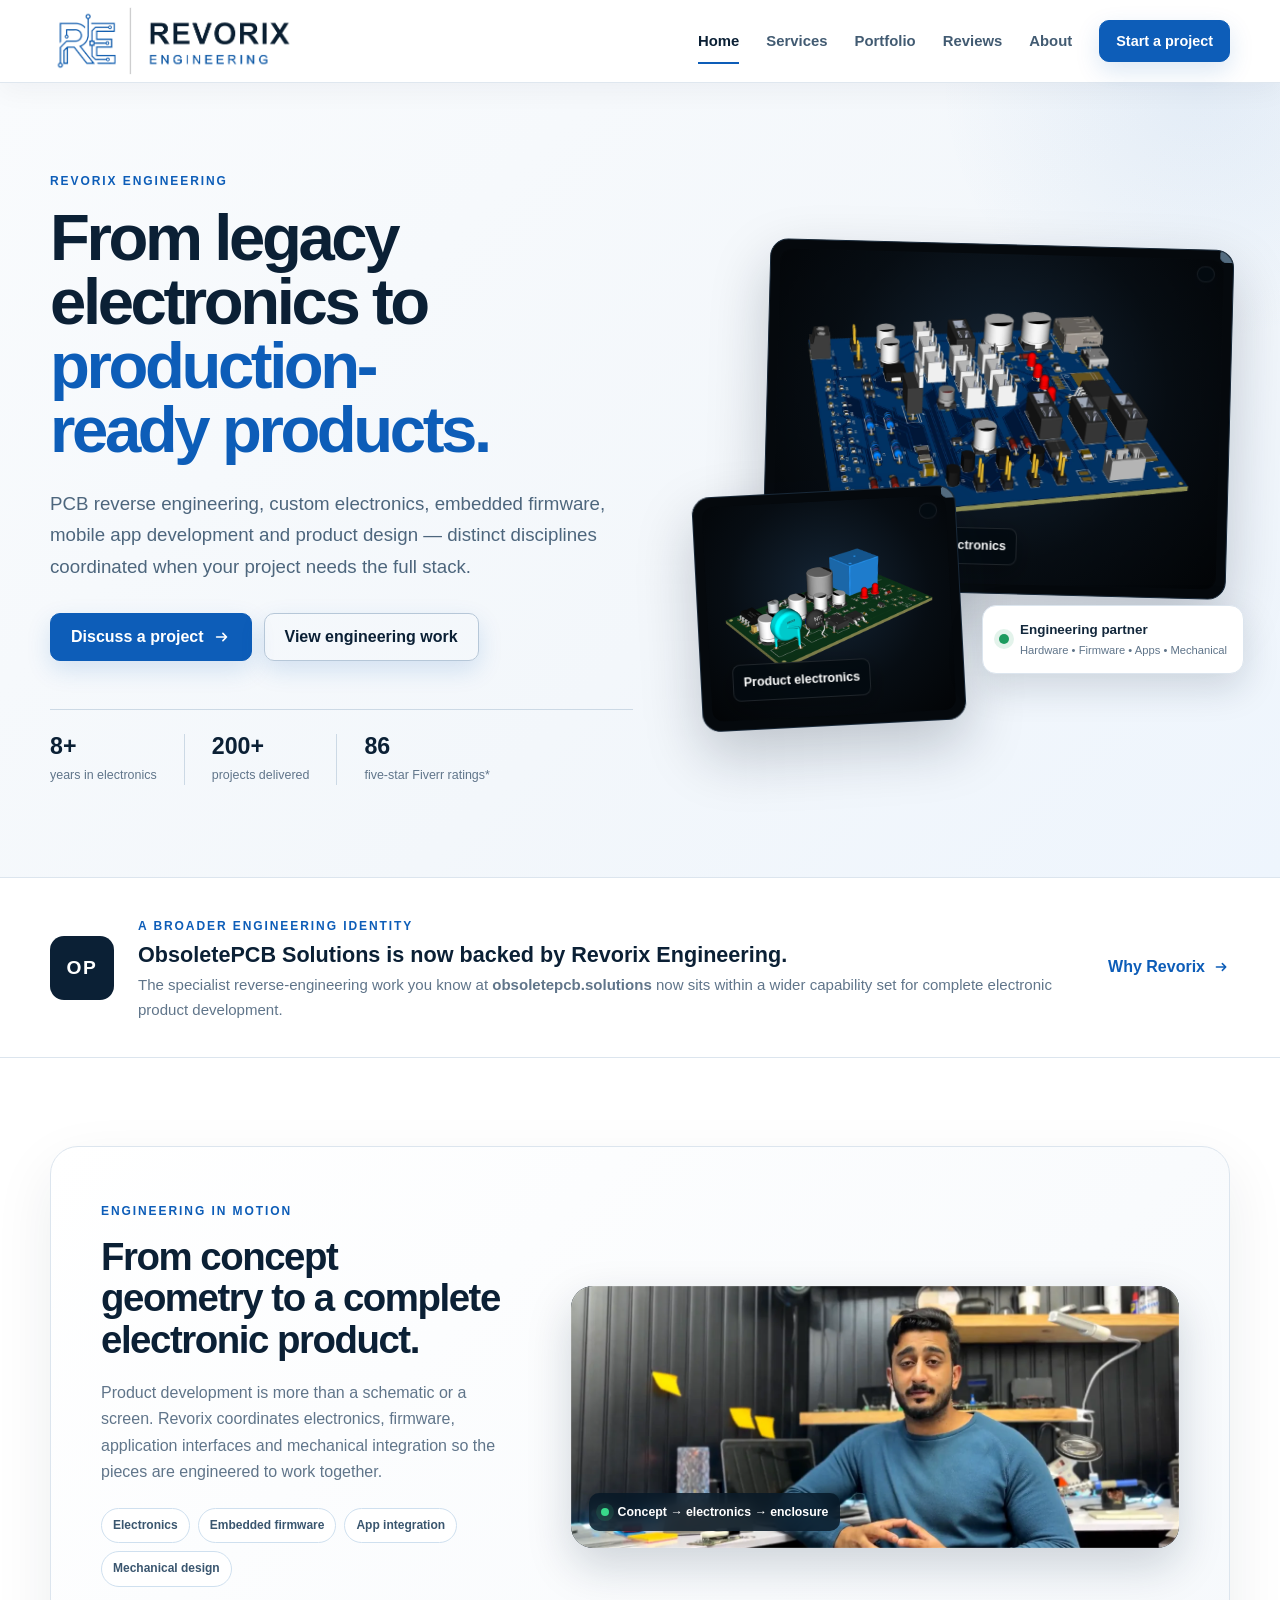
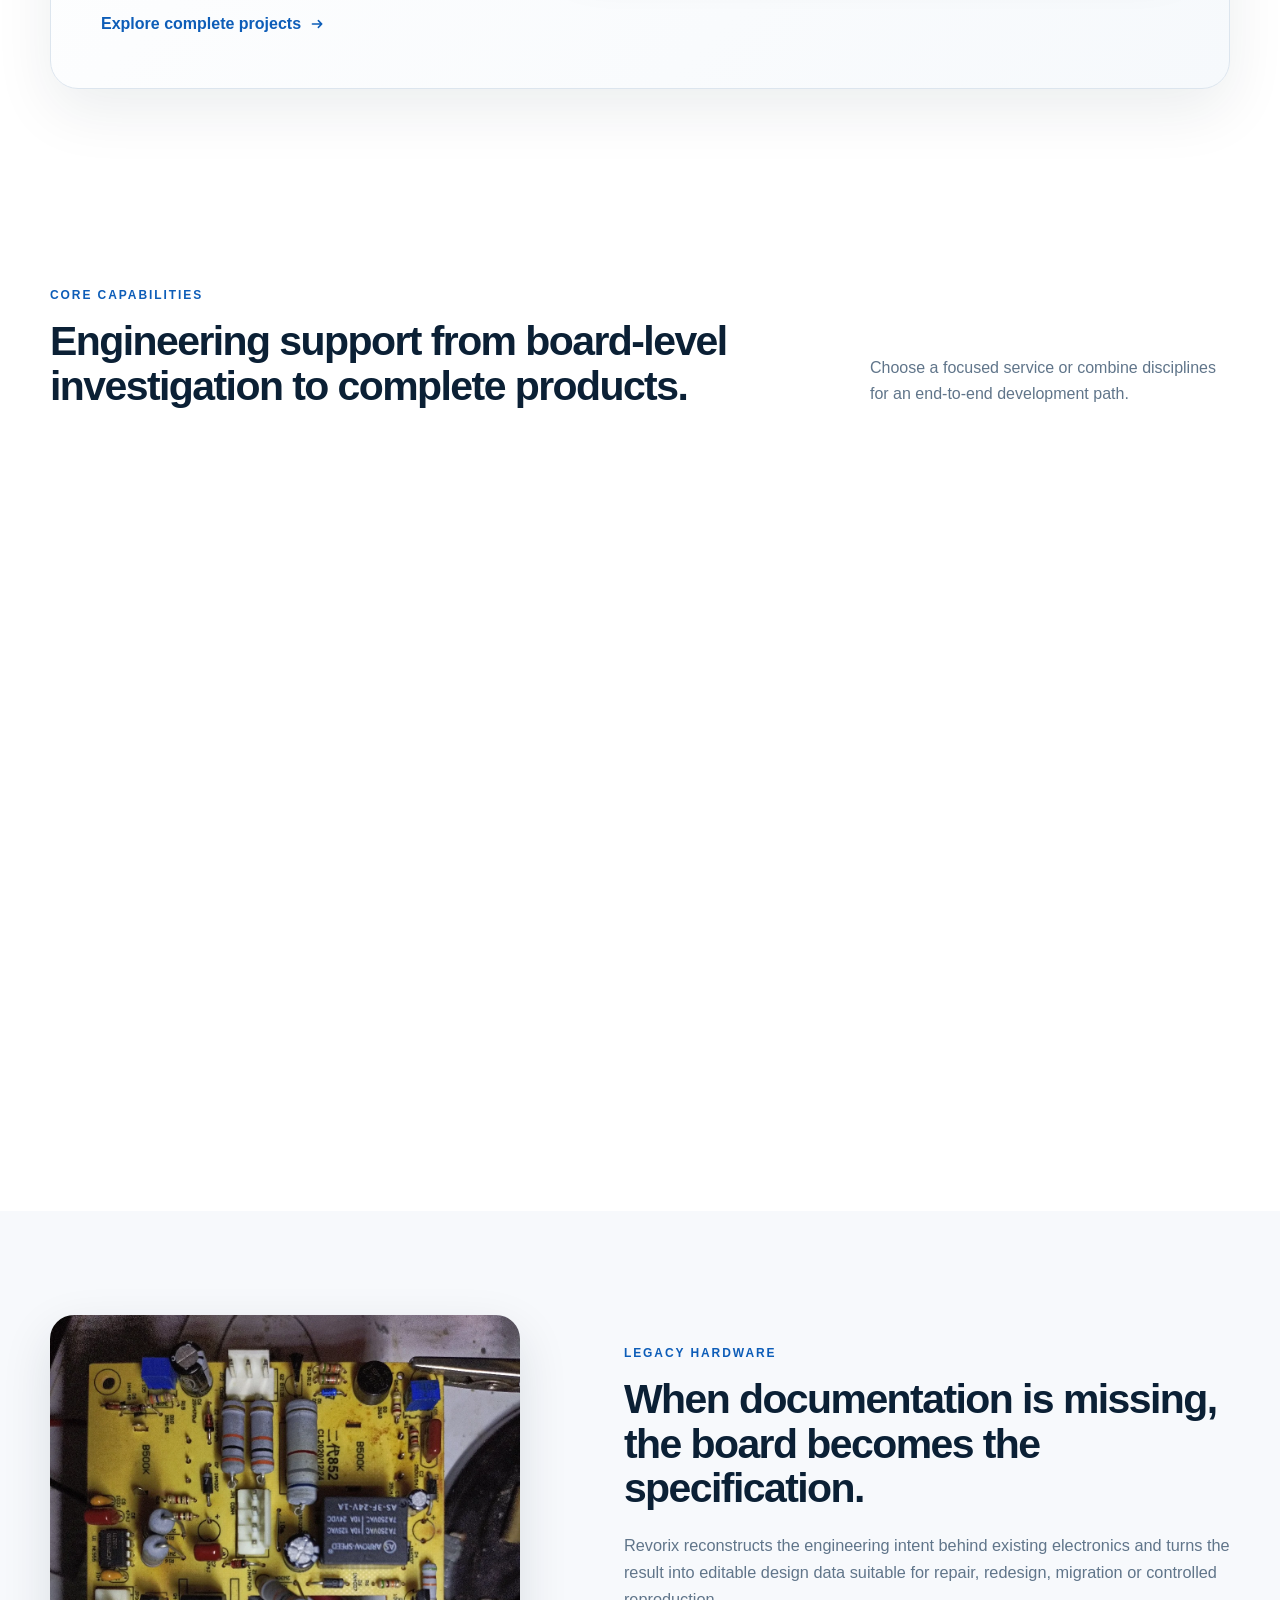
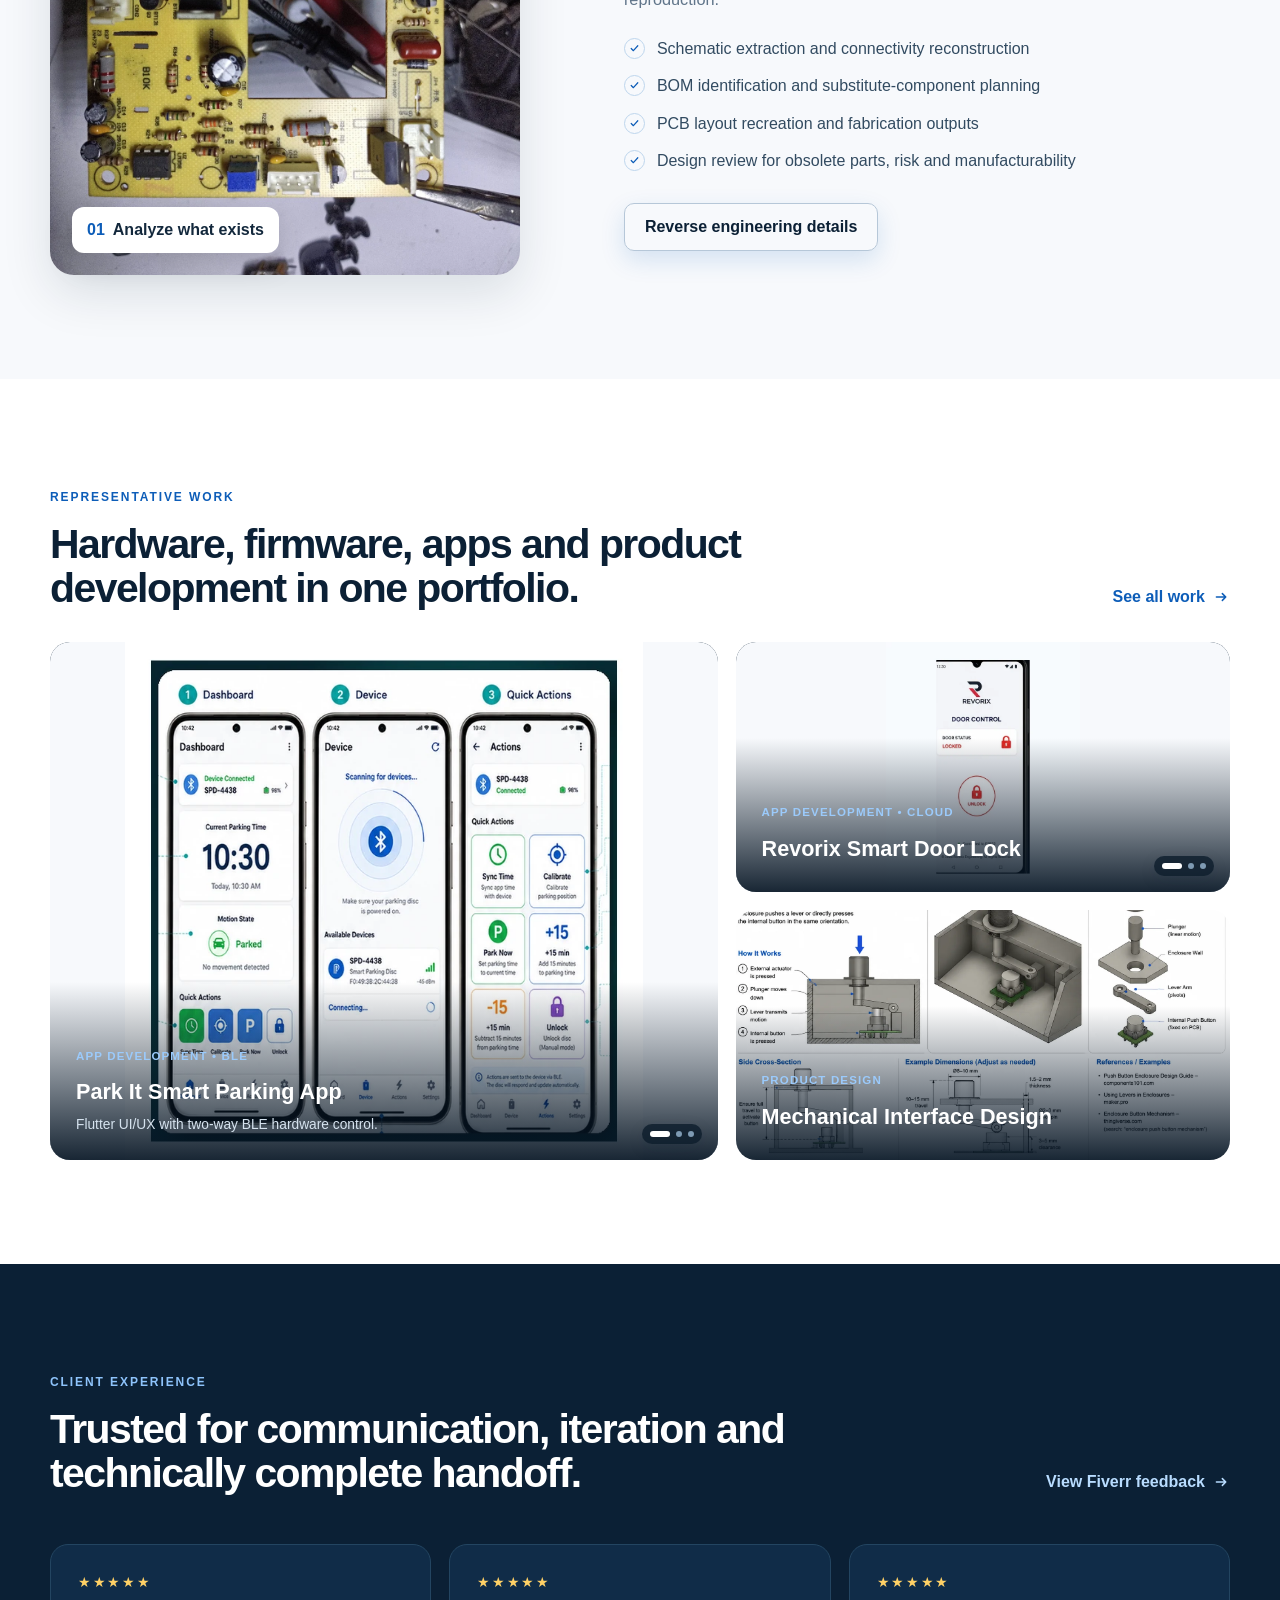
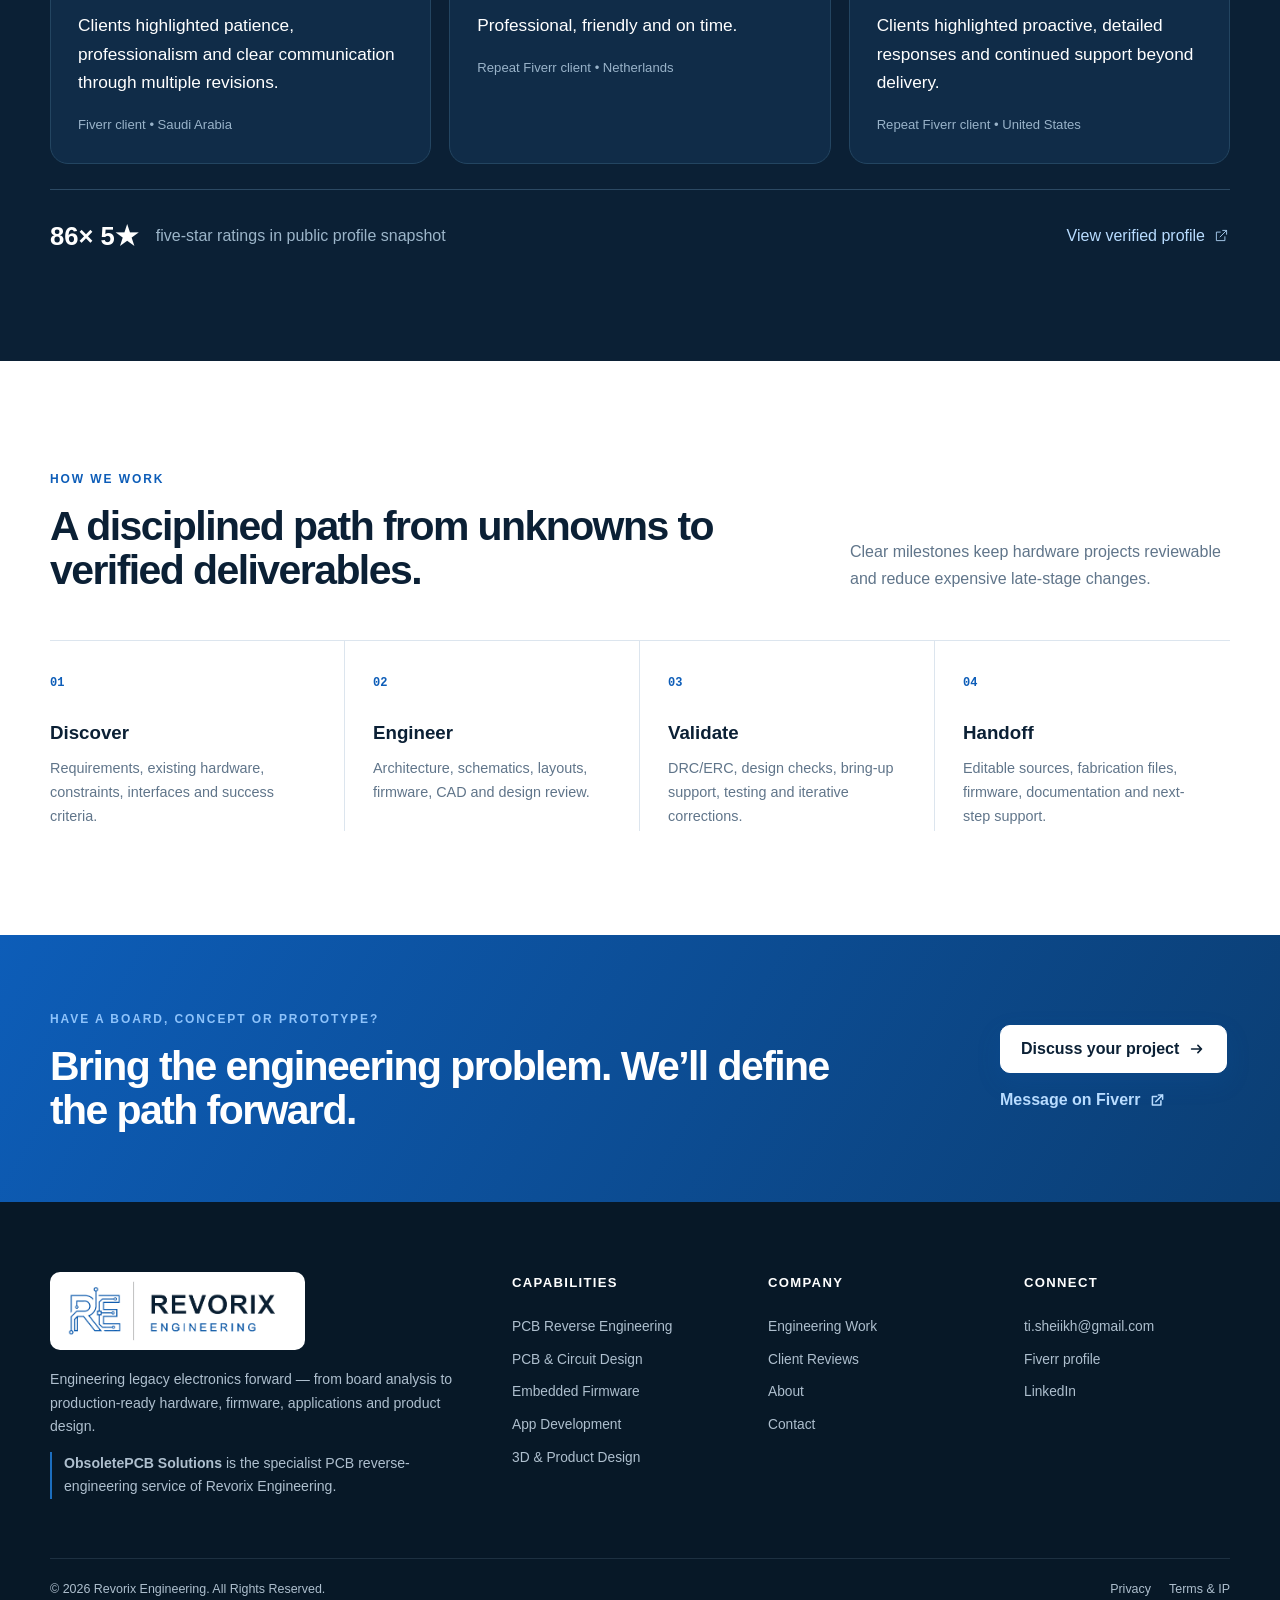
==== commit 15c97f0c: "Refresh video sound assets" ====
--- a/index.html
+++ b/index.html
@@ -19,7 +19,7 @@
 <link href="assets/img/favicon.png" rel="icon" type="image/png"/>
 <link href="assets/img/apple-touch-icon.png" rel="apple-touch-icon"/>
 <link href="site.webmanifest" rel="manifest"/>
-<link href="assets/css/styles.css?v=20260813-final" rel="stylesheet"/>
+<link href="assets/css/styles.css?v=20260908-audio" rel="stylesheet"/>
 <script type="application/ld+json">{"@context": "https://schema.org", "@type": "ProfessionalService", "name": "Revorix Engineering", "url": "https://revorixengineering.com", "logo": "https://revorixengineering.com/assets/img/revorix-engineering-logo.png", "description": "PCB reverse engineering, custom PCB and circuit design, embedded firmware, IoT and 3D product engineering services.", "founder": {"@type": "Person", "name": "Tabish Irfan"}, "sameAs": ["https://www.fiverr.com/proman247", "https://www.linkedin.com/in/tabish-irfan-1319441a3"], "areaServed": "Worldwide"}</script>
 </head><body class="home-page">
 <a class="skip-link" href="#main">Skip to content</a>
@@ -131,5 +131,5 @@
 <div><h2>Connect</h2><a href="mailto:ti.sheiikh@gmail.com">ti.sheiikh@gmail.com</a><a href="https://www.fiverr.com/proman247" rel="noopener" target="_blank">Fiverr profile</a><a href="https://www.linkedin.com/in/tabish-irfan-1319441a3" rel="noopener" target="_blank">LinkedIn</a></div>
 </div><div class="container footer-bottom"><p>© 2026 Revorix Engineering. All Rights Reserved.</p><div><a href="privacy.html">Privacy</a><a href="terms.html">Terms &amp; IP</a></div></div></footer>
 <div aria-hidden="true" aria-label="Image preview" class="lightbox" role="dialog"><button aria-label="Close image preview">×</button><img alt=""/></div>
-<script defer="" src="assets/js/main.js?v=20260813-final"></script>
+<script defer="" src="assets/js/main.js?v=20260908-audio"></script>
 </body></html>
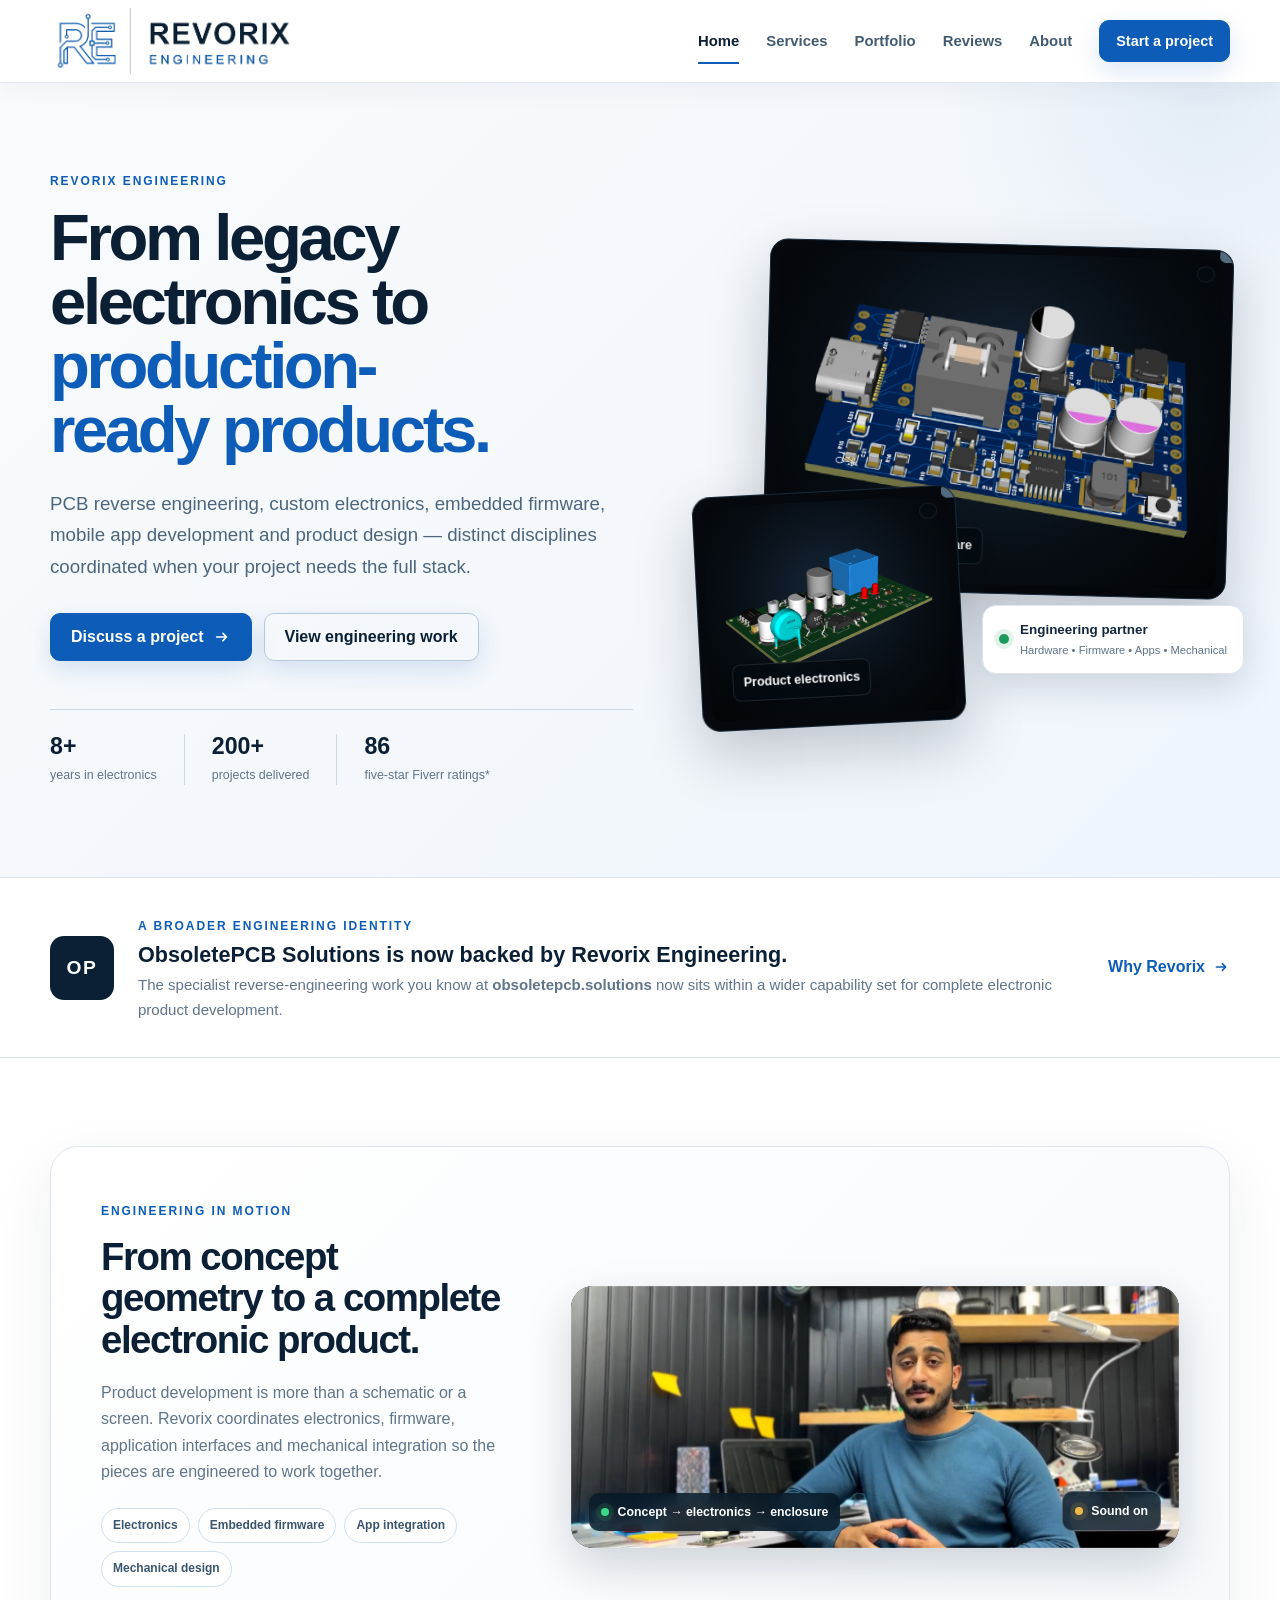
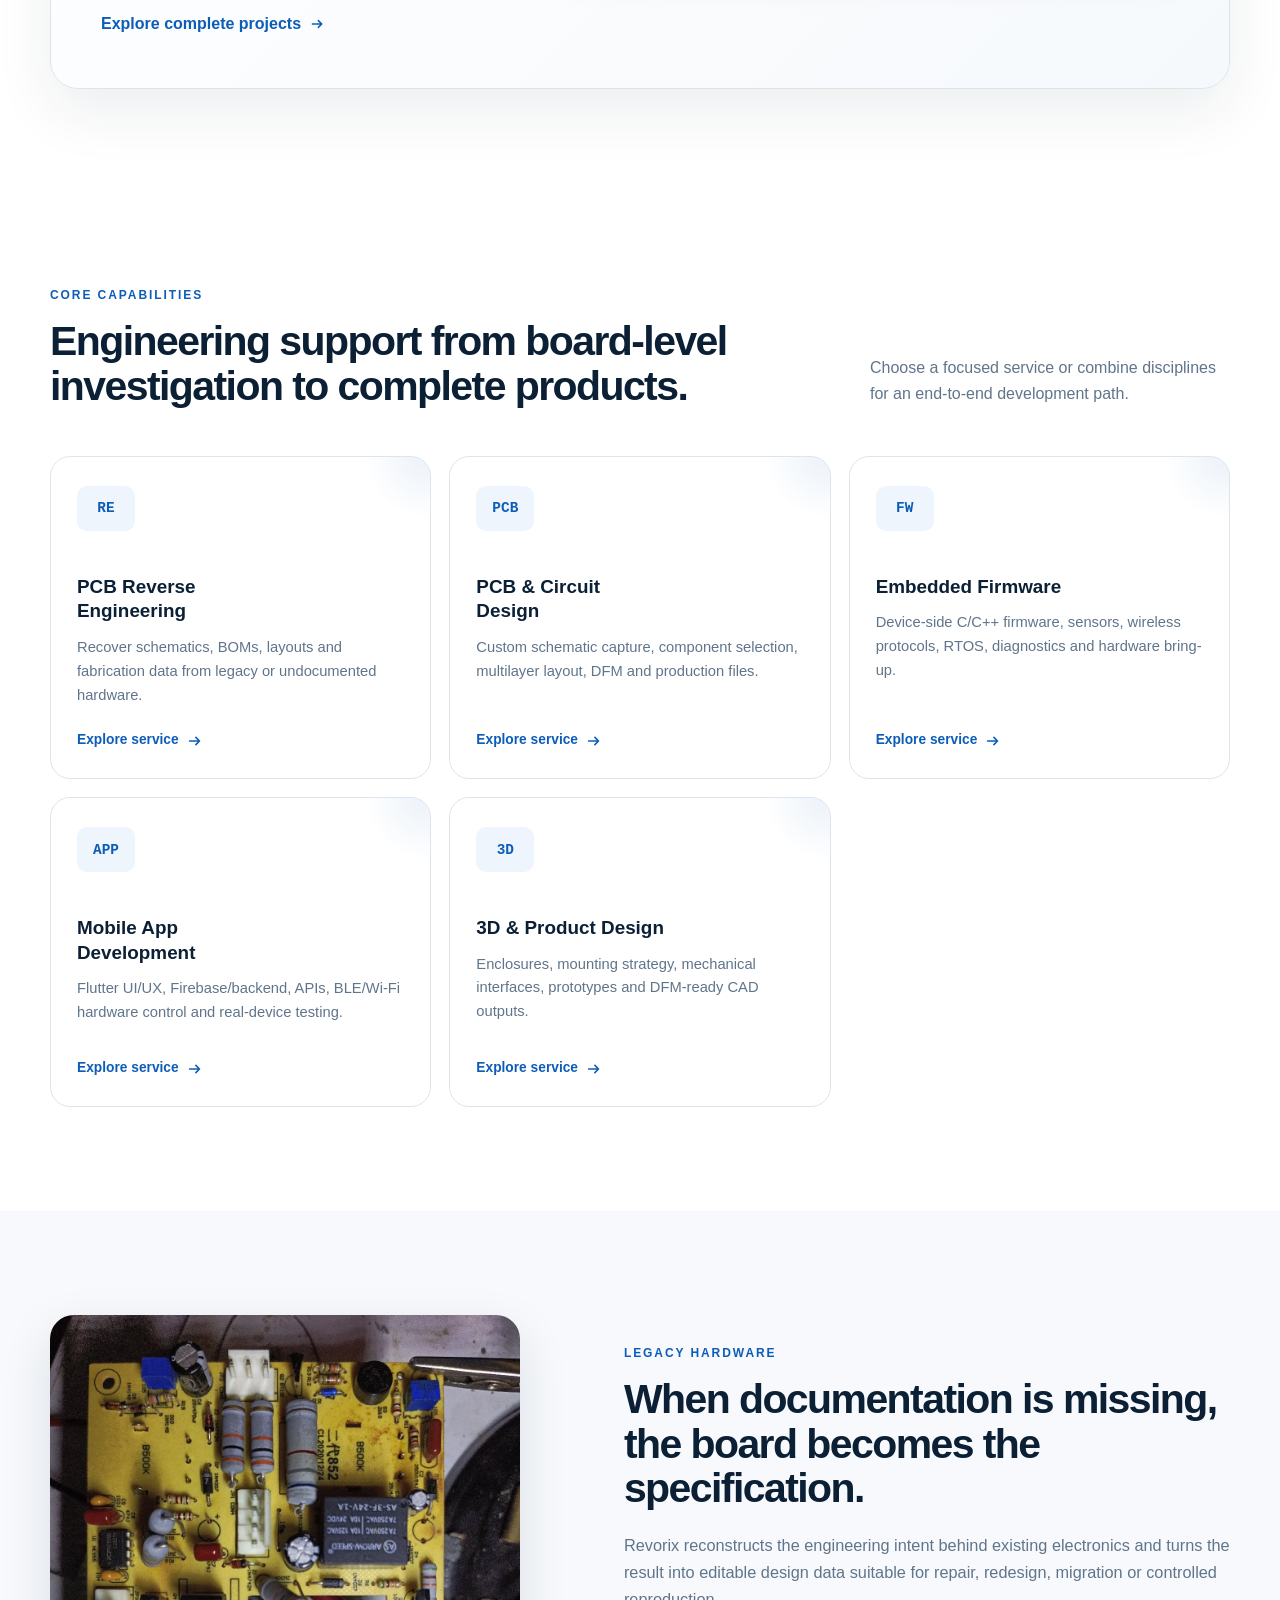
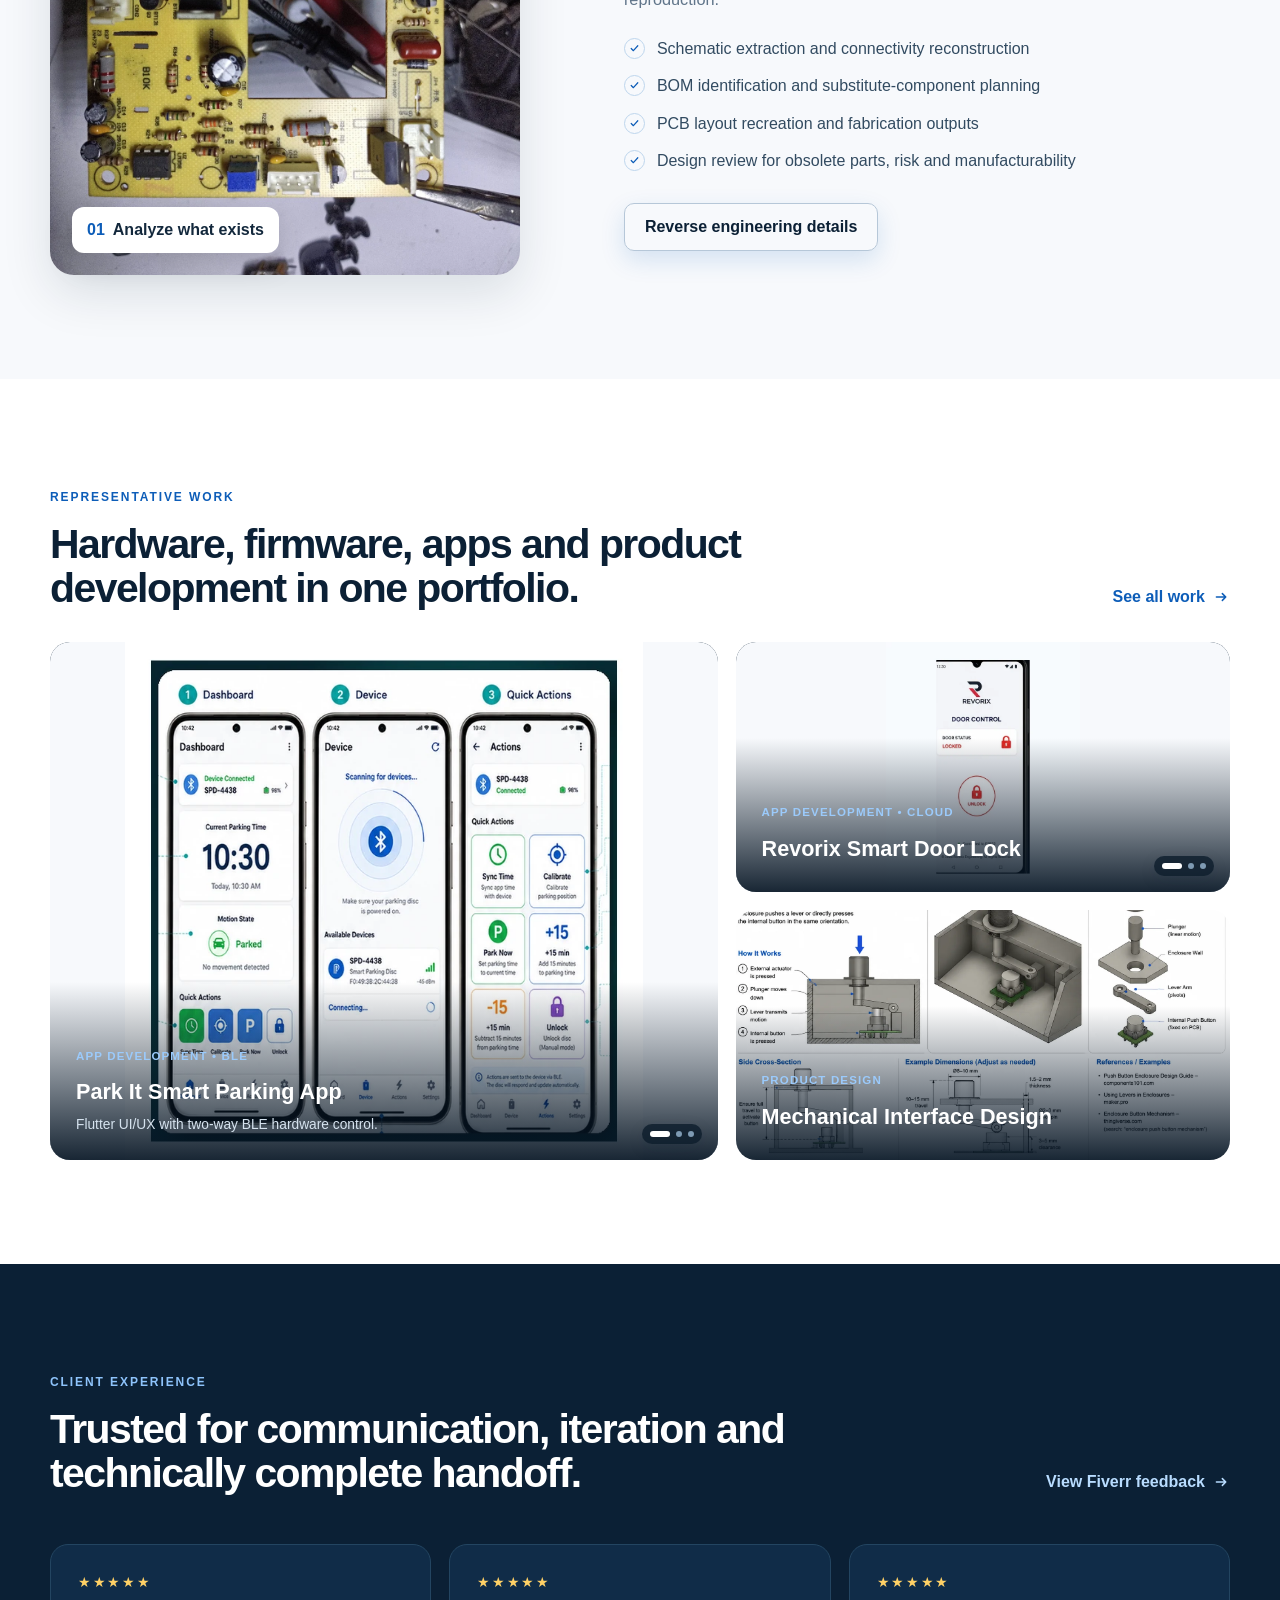
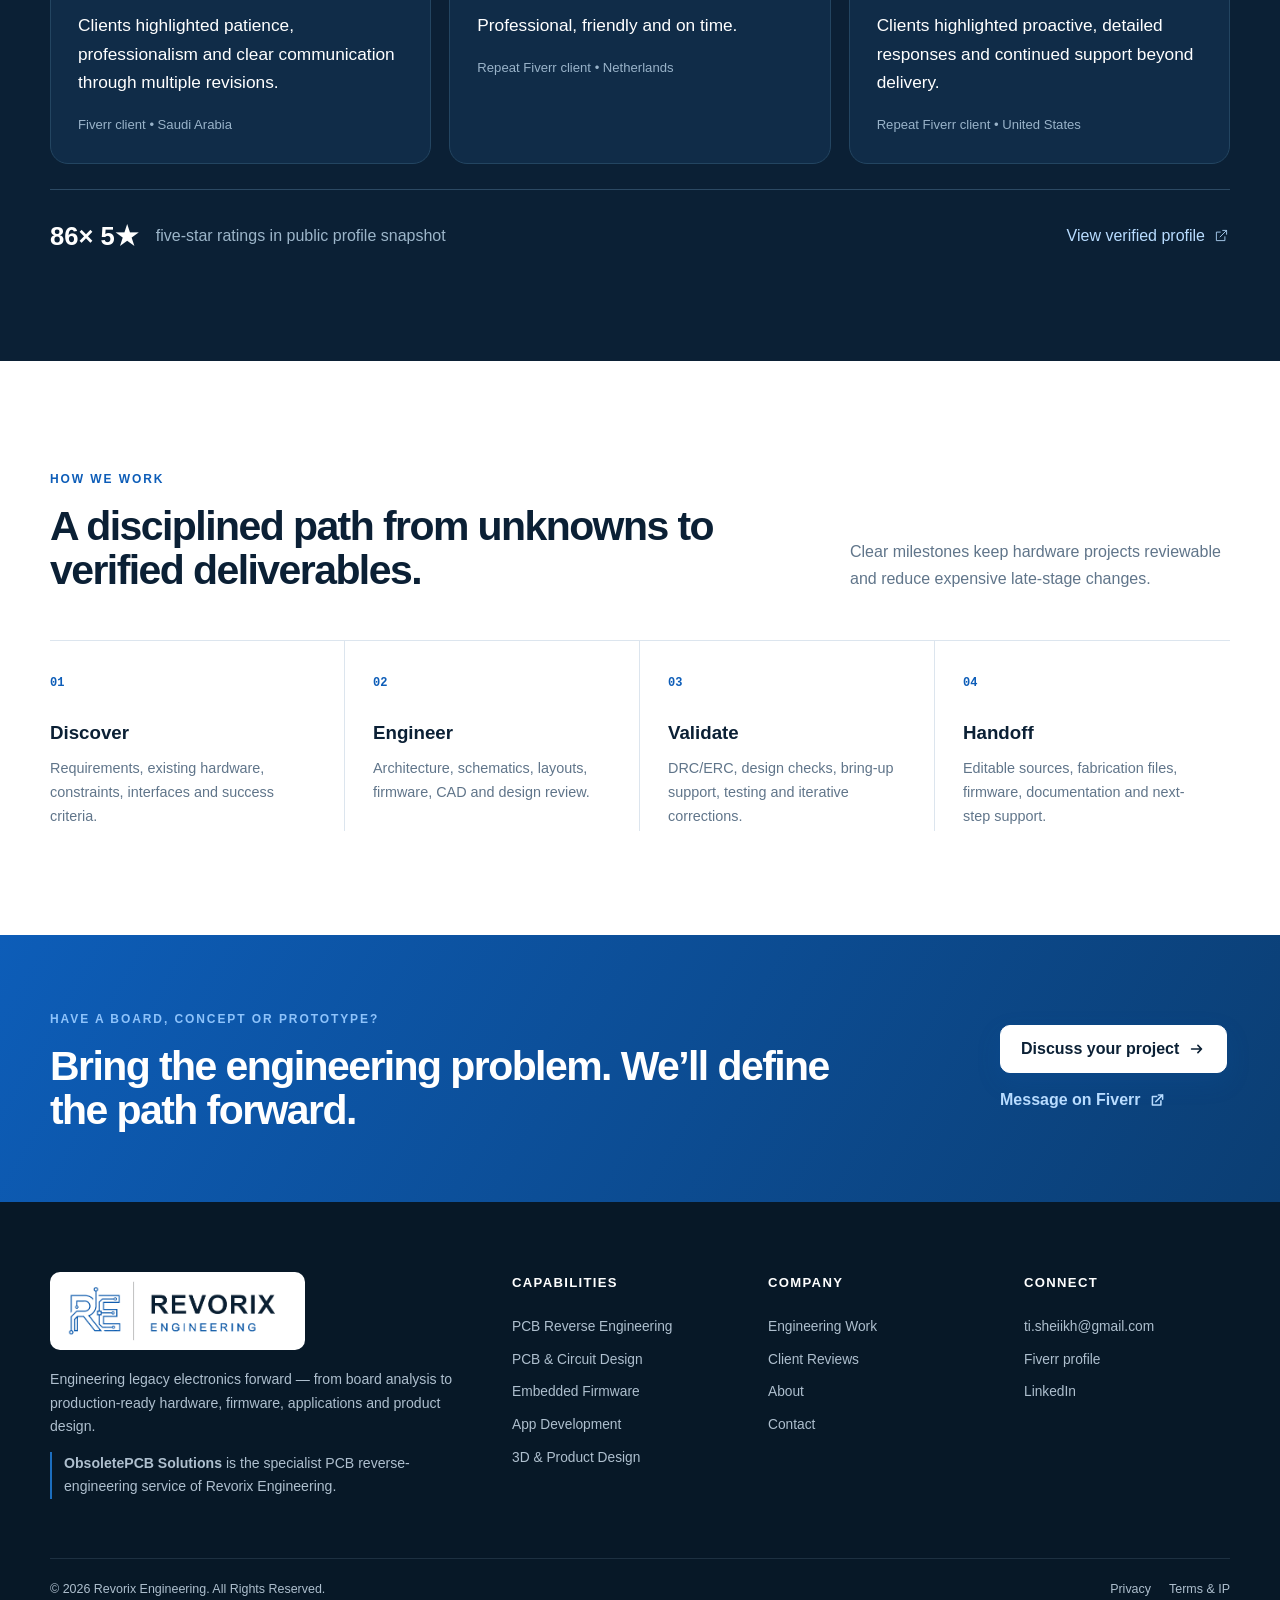
==== commit ae000533: "Fix video sound button styling" ====
--- a/index.html
+++ b/index.html
@@ -19,7 +19,7 @@
 <link href="assets/img/favicon.png" rel="icon" type="image/png"/>
 <link href="assets/img/apple-touch-icon.png" rel="apple-touch-icon"/>
 <link href="site.webmanifest" rel="manifest"/>
-<link href="assets/css/styles.css?v=20260908-audio" rel="stylesheet"/>
+<link href="assets/css/styles.css?v=20260908-audio2" rel="stylesheet"/>
 <script type="application/ld+json">{"@context": "https://schema.org", "@type": "ProfessionalService", "name": "Revorix Engineering", "url": "https://revorixengineering.com", "logo": "https://revorixengineering.com/assets/img/revorix-engineering-logo.png", "description": "PCB reverse engineering, custom PCB and circuit design, embedded firmware, IoT and 3D product engineering services.", "founder": {"@type": "Person", "name": "Tabish Irfan"}, "sameAs": ["https://www.fiverr.com/proman247", "https://www.linkedin.com/in/tabish-irfan-1319441a3"], "areaServed": "Worldwide"}</script>
 </head><body class="home-page">
 <a class="skip-link" href="#main">Skip to content</a>
--- a/assets/css/styles.css
+++ b/assets/css/styles.css
@@ -214,4 +214,9 @@
 .hero-pcb-slider-small{width:50%;height:235px;left:-1%;bottom:3px}
 .hero-pcb-slider-small .media-slide img{object-fit:contain}
 @media (max-width:560px){.hero-pcb-slider-small{width:48%;height:160px;left:1%}.hero-pcb-showcase .media-slider .media-slide img{padding:14px}}
-`r`n.video-sound-toggle{position:absolute;right:18px;bottom:17px;z-index:3;display:flex;align-items:center;gap:8px;padding:9px 12px;border:1px solid rgba(255,255,255,.24);border-radius:10px;background:rgba(7,24,39,.82);color:#fff;font:inherit;font-size:.77rem;font-weight:750;cursor:pointer;backdrop-filter:blur(9px);transition:background .2s ease,transform .2s ease}`r`n.video-sound-toggle:hover{background:rgba(7,24,39,.95);transform:translateY(-1px)}`r`n.video-sound-toggle:focus-visible{outline:2px solid #fff;outline-offset:2px}`r`n.video-sound-toggle .sound-indicator{width:8px;height:8px;border-radius:50%;background:#f0b84b;box-shadow:0 0 0 5px rgba(240,184,75,.12)}`r`n.video-sound-toggle[aria-pressed="true] .sound-indicator{background:#39d98a;box-shadow:0 0 0 5px rgba(57,217,138,.12)}`r`n@media (max-width:560px){.video-sound-toggle{right:12px;bottom:12px}}+.video-sound-toggle{position:absolute;right:18px;bottom:17px;z-index:3;display:flex;align-items:center;gap:8px;padding:9px 12px;border:1px solid rgba(255,255,255,.24);border-radius:10px;background:rgba(7,24,39,.82);color:#fff;font:inherit;font-size:.77rem;font-weight:750;cursor:pointer;backdrop-filter:blur(9px);transition:background .2s ease,transform .2s ease}
+.video-sound-toggle:hover{background:rgba(7,24,39,.95);transform:translateY(-1px)}
+.video-sound-toggle:focus-visible{outline:2px solid #fff;outline-offset:2px}
+.video-sound-toggle .sound-indicator{width:8px;height:8px;border-radius:50%;background:#f0b84b;box-shadow:0 0 0 5px rgba(240,184,75,.12)}
+.video-sound-toggle[aria-pressed=true] .sound-indicator{background:#39d98a;box-shadow:0 0 0 5px rgba(57,217,138,.12)}
+@media (max-width:560px){.video-sound-toggle{right:12px;bottom:12px}}
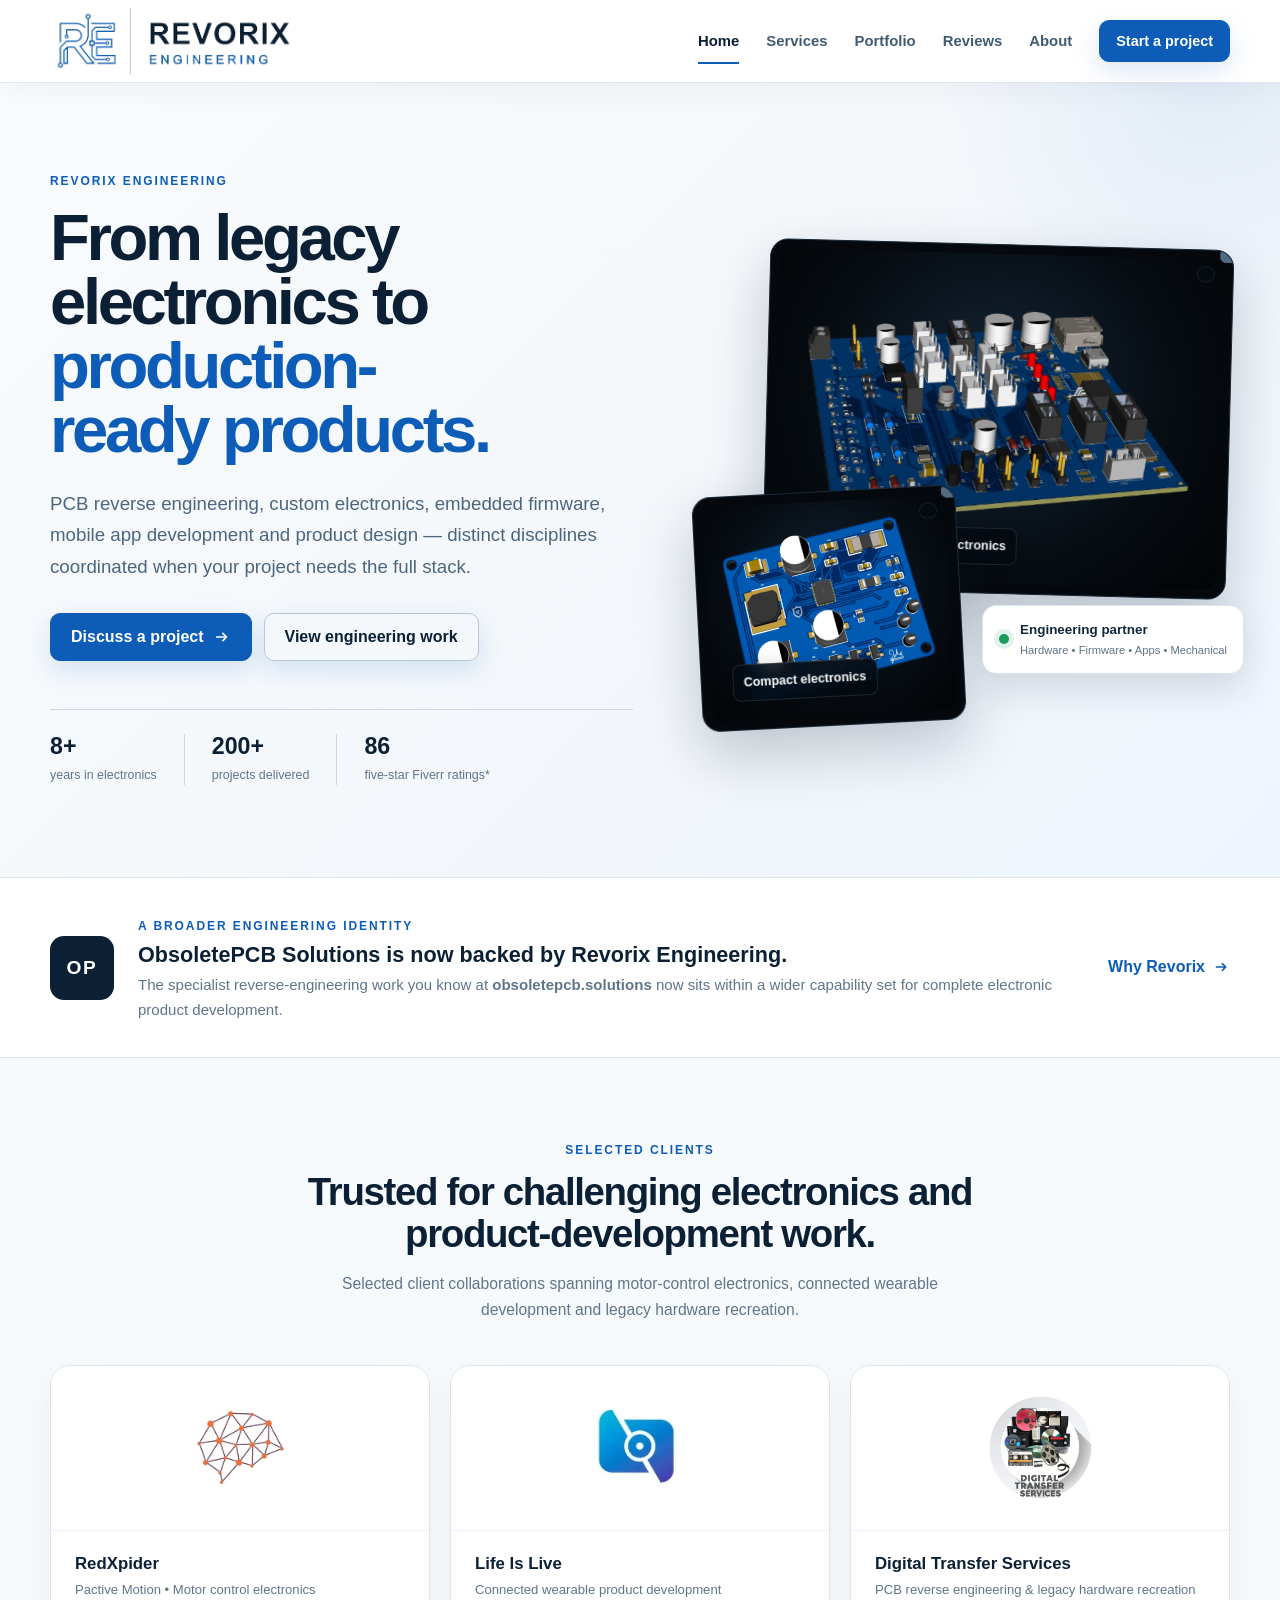
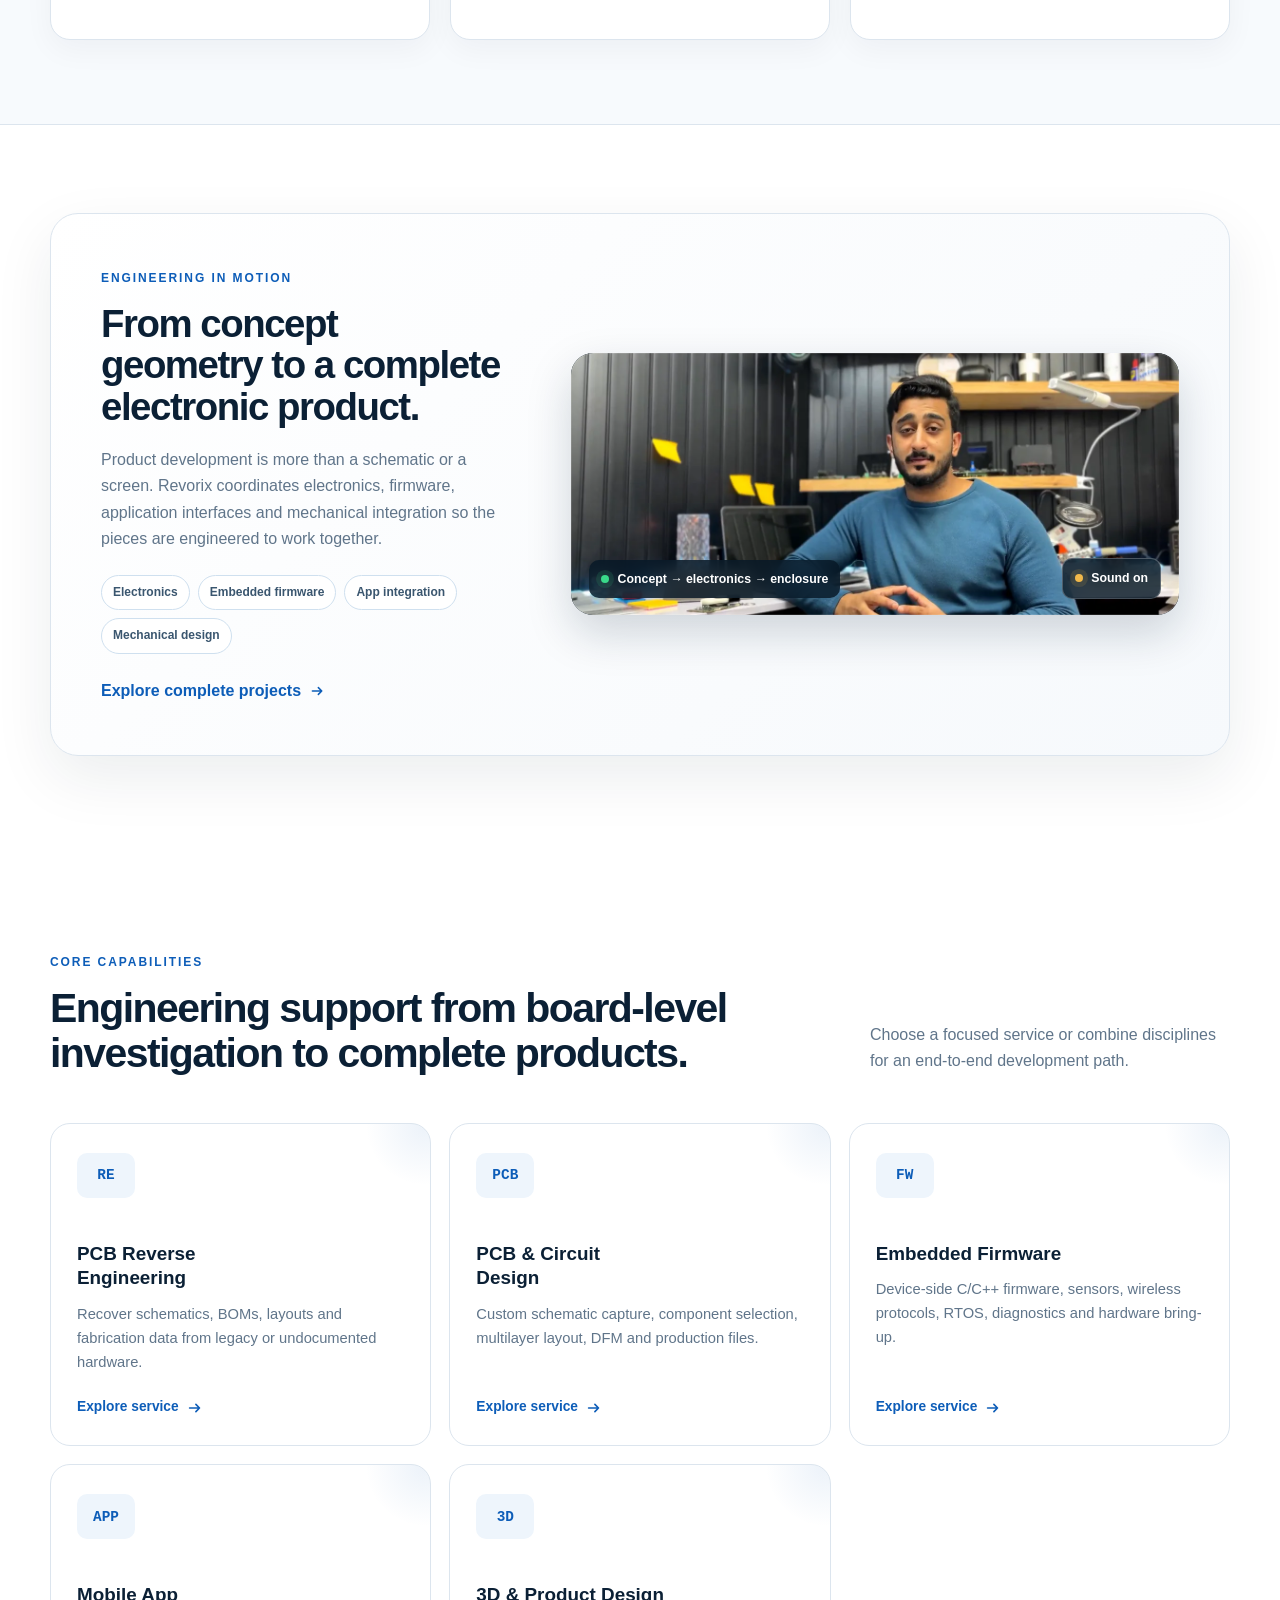
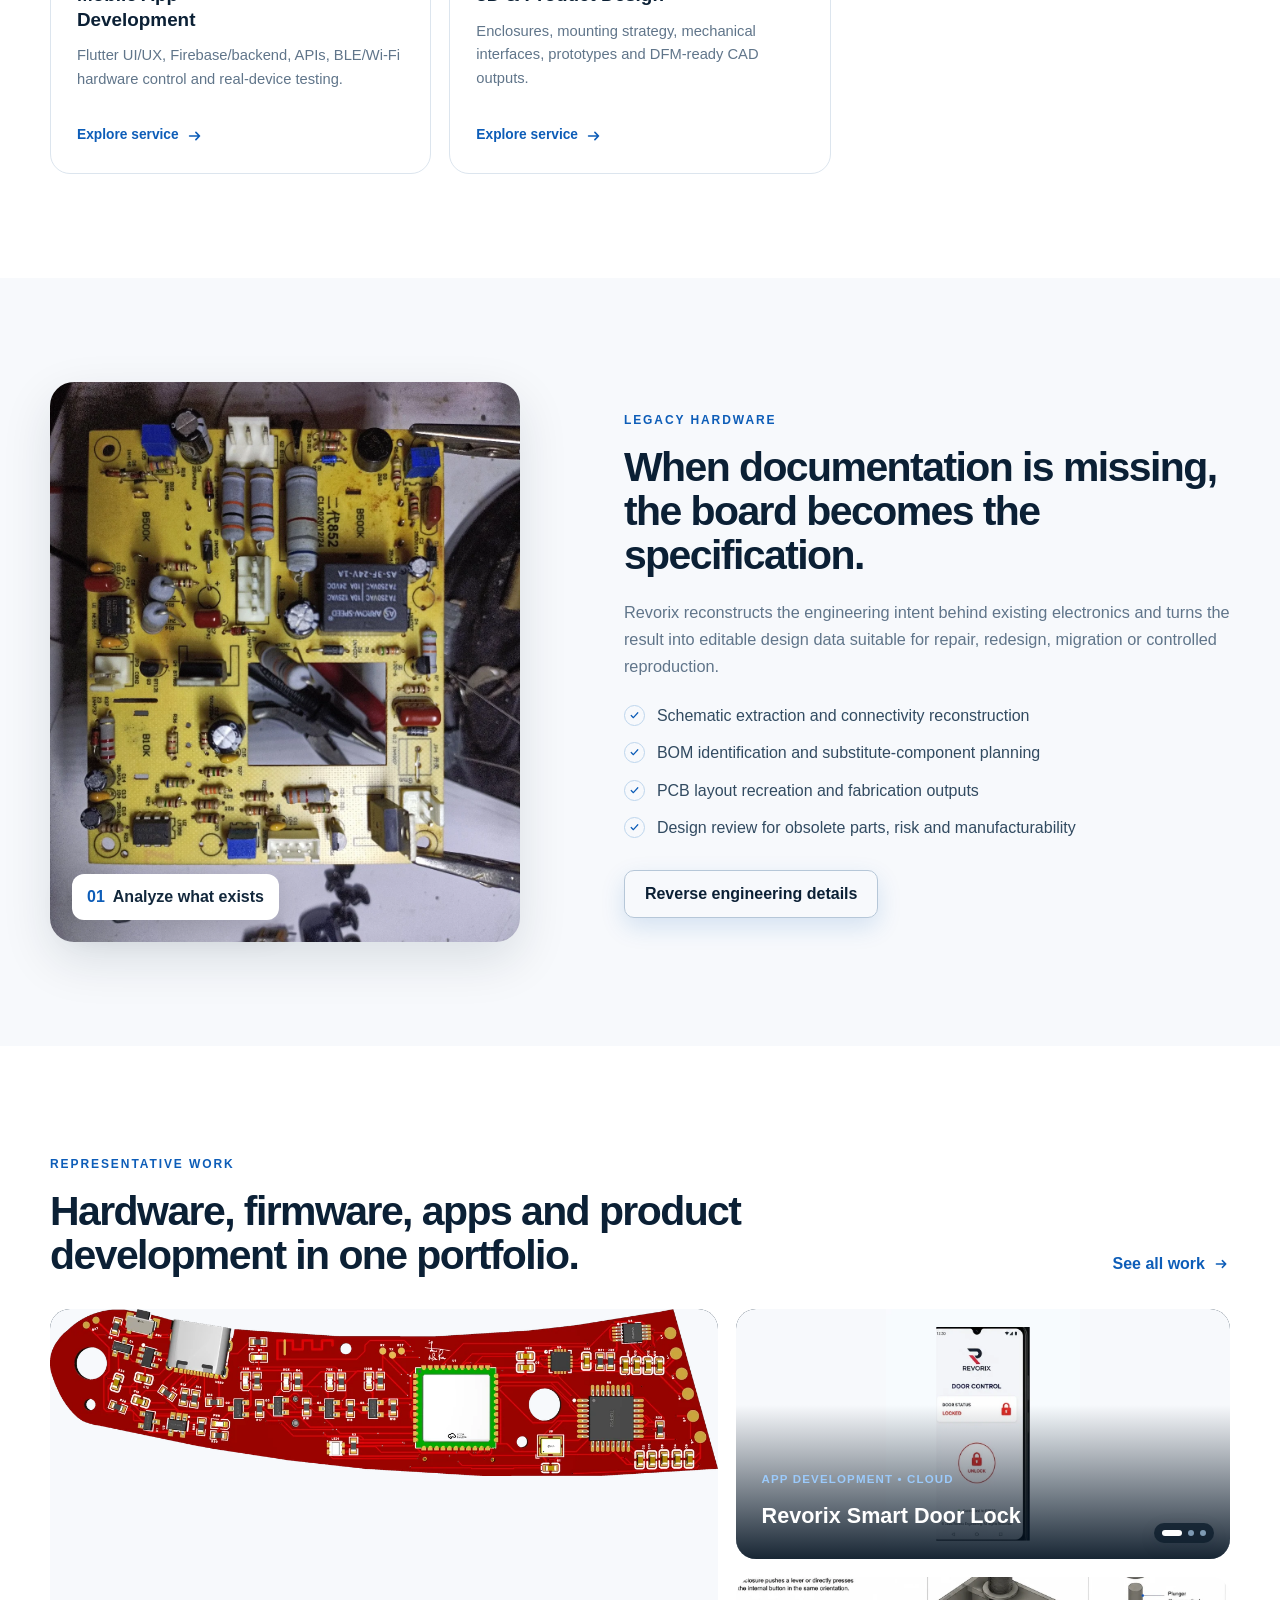
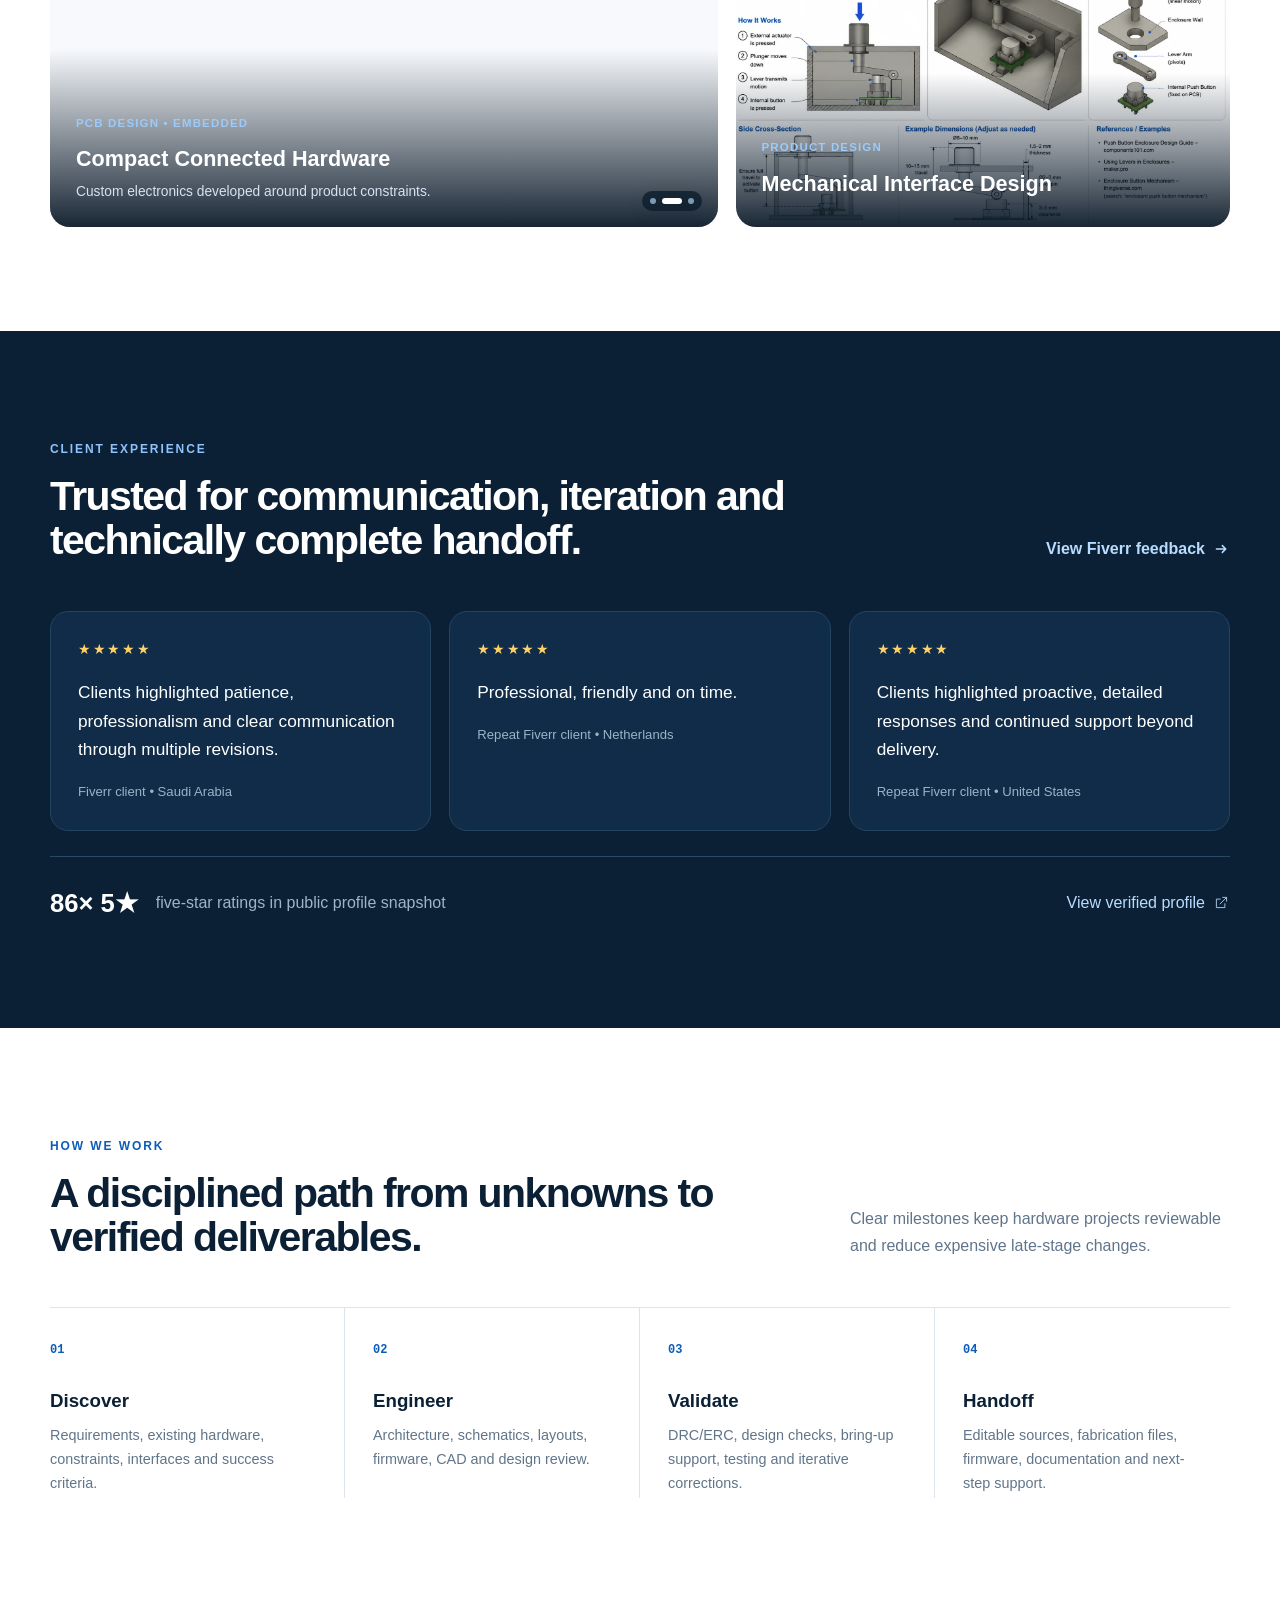
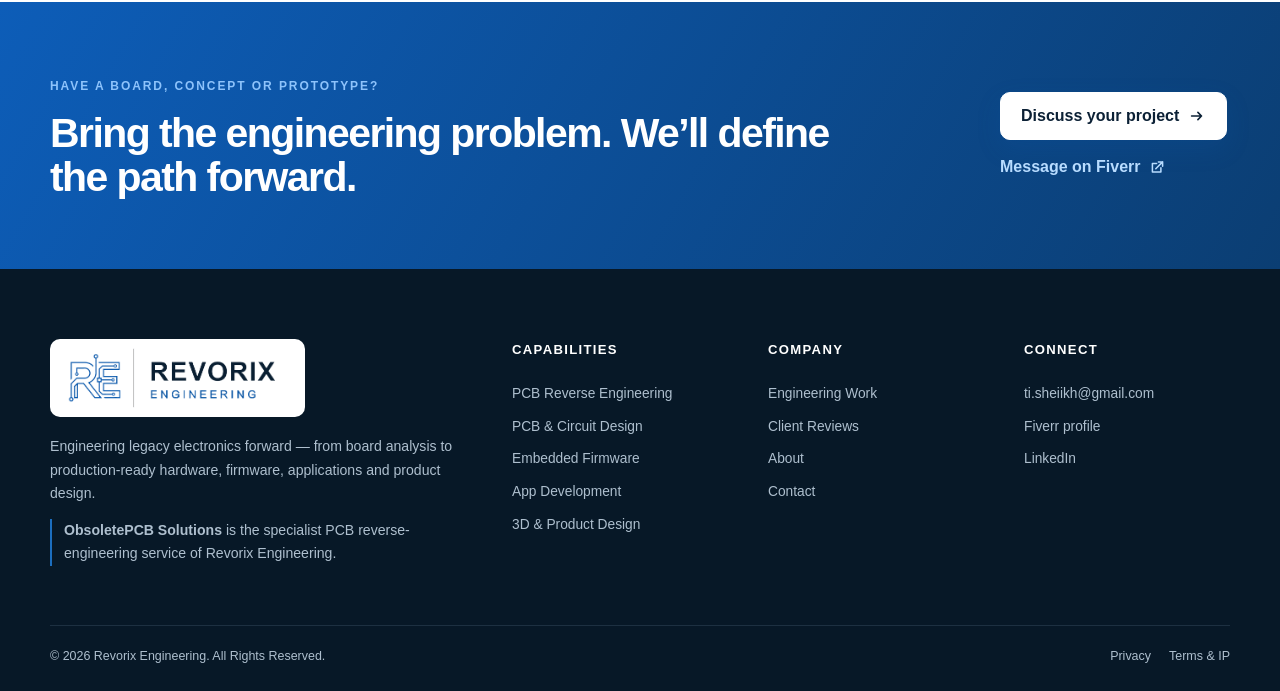
==== commit 4f2bdfc7: "Add RedXpider portfolio and selected clients" ====
--- a/index.html
+++ b/index.html
@@ -49,7 +49,8 @@
 <div class="hero-visual reveal delay-1 hero-pcb-showcase">
 <div class="visual-card visual-main media-slider hero-pcb-slider" data-slider data-interval="3600" data-pause-hover="false" aria-label="Rotating showcase of recent Revorix PCB designs">
 <div class="slider-stage">
-<figure class="media-slide is-active"><img alt="Large multi-interface PCB render developed by Revorix Engineering" fetchpriority="high" src="assets/img/slider-pcb-system.webp"/><figcaption>Multi-interface control electronics</figcaption></figure>
+<figure class="media-slide is-active"><img alt="RedXpider round motor driver PCB designed by Revorix Engineering" fetchpriority="high" src="assets/img/redxpider-motor-driver-4.png"/><figcaption>RedXpider motor driver PCB</figcaption></figure>
+<figure class="media-slide"><img alt="Large multi-interface PCB render developed by Revorix Engineering" fetchpriority="high" src="assets/img/slider-pcb-system.webp"/><figcaption>Multi-interface control electronics</figcaption></figure>
 <figure class="media-slide"><img alt="Blue controller PCB render with dense power and interface electronics" src="assets/img/slider-pcb-blue.webp"/><figcaption>Custom controller hardware</figcaption></figure>
 <figure class="media-slide"><img alt="Power electronics PCB render on a dark engineering showcase" src="assets/img/slider-pcb-power.webp"/><figcaption>Power &amp; connectivity design</figcaption></figure>
 <figure class="media-slide"><img alt="Green embedded system PCB render with multiple connectors" src="assets/img/slider-pcb-green-system.webp"/><figcaption>Integrated product electronics</figcaption></figure>
@@ -71,6 +72,16 @@
 </div>
 </section>
 <section class="brand-transition"><div class="container transition-inner"><div class="transition-mark">OP</div><div><span class="eyebrow">A broader engineering identity</span><h2>ObsoletePCB Solutions is now backed by Revorix Engineering.</h2><p>The specialist reverse-engineering work you know at <strong>obsoletepcb.solutions</strong> now sits within a wider capability set for complete electronic product development.</p></div><a class="text-link" href="about.html">Why Revorix <svg aria-hidden="true" viewbox="0 0 20 20"><path d="M4 10h11M11 6l4 4-4 4"></path></svg></a></div></section>
+<section class="selected-clients">
+<div class="container selected-clients-inner">
+<div class="selected-clients-heading reveal"><span class="eyebrow">SELECTED CLIENTS</span><h2>Trusted for challenging electronics and product-development work.</h2><p>Selected client collaborations spanning motor-control electronics, connected wearable development and legacy hardware recreation.</p></div>
+<div class="client-logo-grid">
+<a class="client-logo-card reveal" href="https://www.pactivemotion.nl/" target="_blank" rel="noopener"><div class="client-logo-wrap"><img src="assets/img/clients/pactive-motion-logo.webp" alt="Pactive Motion logo" loading="lazy"></div><div class="client-logo-copy"><strong>RedXpider</strong><span>Pactive Motion &bull; Motor control electronics</span></div></a>
+<a class="client-logo-card reveal delay-1" href="https://lifeislive.world/" target="_blank" rel="noopener"><div class="client-logo-wrap"><img src="assets/img/clients/life-is-live-logo.webp" alt="Life Is Live logo" loading="lazy"></div><div class="client-logo-copy"><strong>Life Is Live</strong><span>Connected wearable product development</span></div></a>
+<a class="client-logo-card reveal delay-2" href="https://digitaltransferservices.co.uk/" target="_blank" rel="noopener"><div class="client-logo-wrap"><img src="assets/img/clients/terry-company-logo.avif" alt="Digital Transfer Services logo" loading="lazy"></div><div class="client-logo-copy"><strong>Digital Transfer Services</strong><span>PCB reverse engineering &amp; legacy hardware recreation</span></div></a>
+</div>
+</div>
+</section>
 <section class="section home-video-section">
 <div class="container video-showcase">
 <div class="video-copy reveal">
--- a/assets/css/styles.css
+++ b/assets/css/styles.css
@@ -220,3 +220,25 @@
 .video-sound-toggle .sound-indicator{width:8px;height:8px;border-radius:50%;background:#f0b84b;box-shadow:0 0 0 5px rgba(240,184,75,.12)}
 .video-sound-toggle[aria-pressed=true] .sound-indicator{background:#39d98a;box-shadow:0 0 0 5px rgba(57,217,138,.12)}
 @media (max-width:560px){.video-sound-toggle{right:12px;bottom:12px}}
+.redxpider-case>.case-gallery{padding:0;background:#eef3f8}
+.redxpider-case .case-gallery>.image-button{height:330px}
+.redxpider-case .case-gallery>.image-button img{object-fit:contain;background:#d7d7d7;padding:8px}
+.redxpider-case .case-gallery-thumbs{display:grid;grid-template-columns:1fr 1fr;gap:8px;padding:8px;background:#eef3f8}
+.redxpider-case .case-gallery-thumbs .image-button{height:145px;border-radius:10px;overflow:hidden}
+.redxpider-case .case-gallery-thumbs .image-button img{object-fit:contain;background:#d7d7d7;padding:6px}
+@media (max-width:560px){.redxpider-case .case-gallery>.image-button{height:260px}.redxpider-case .case-gallery-thumbs .image-button{height:110px}}
+.selected-clients{padding:78px 0 84px;background:#f7fafd;border-bottom:1px solid var(--line)}
+.selected-clients-heading{max-width:760px;margin:0 auto 42px;text-align:center}
+.selected-clients-heading .eyebrow{margin-bottom:10px}
+.selected-clients-heading h2{margin:0;color:var(--navy);font-size:clamp(2rem,3vw,2.8rem);line-height:1.1;letter-spacing:-.035em}
+.selected-clients-heading p{max-width:650px;margin:16px auto 0;color:var(--muted);font-size:.98rem}
+.client-logo-grid{display:grid;grid-template-columns:repeat(3,1fr);gap:20px}
+.client-logo-card{display:flex;flex-direction:column;min-height:275px;background:#fff;border:1px solid var(--line);border-radius:20px;overflow:hidden;box-shadow:0 10px 30px rgba(11,32,53,.045);transition:transform .25s ease,border-color .25s ease,box-shadow .25s ease}
+.client-logo-card:hover{transform:translateY(-5px);border-color:#b8cee3;box-shadow:0 20px 42px rgba(11,32,53,.1)}
+.client-logo-wrap{height:165px;padding:28px;display:flex;align-items:center;justify-content:center;background:#fff;border-bottom:1px solid #edf2f6}
+.client-logo-wrap img{display:block;max-width:100%;max-height:105px;width:auto;height:auto;object-fit:contain}
+.client-logo-copy{padding:22px 24px 25px;display:flex;flex-direction:column;gap:5px}
+.client-logo-copy strong{color:var(--navy);font-size:1.05rem;line-height:1.3}
+.client-logo-copy span{color:var(--muted);font-size:.82rem;line-height:1.5}
+@media (max-width:820px){.selected-clients{padding:66px 0}.client-logo-grid{grid-template-columns:1fr}.client-logo-card{min-height:0}.client-logo-wrap{height:150px}}
+@media (max-width:560px){.selected-clients{padding:56px 0}.selected-clients-heading{margin-bottom:30px}.client-logo-wrap{height:135px;padding:24px}.client-logo-copy{padding:19px 20px 22px}}
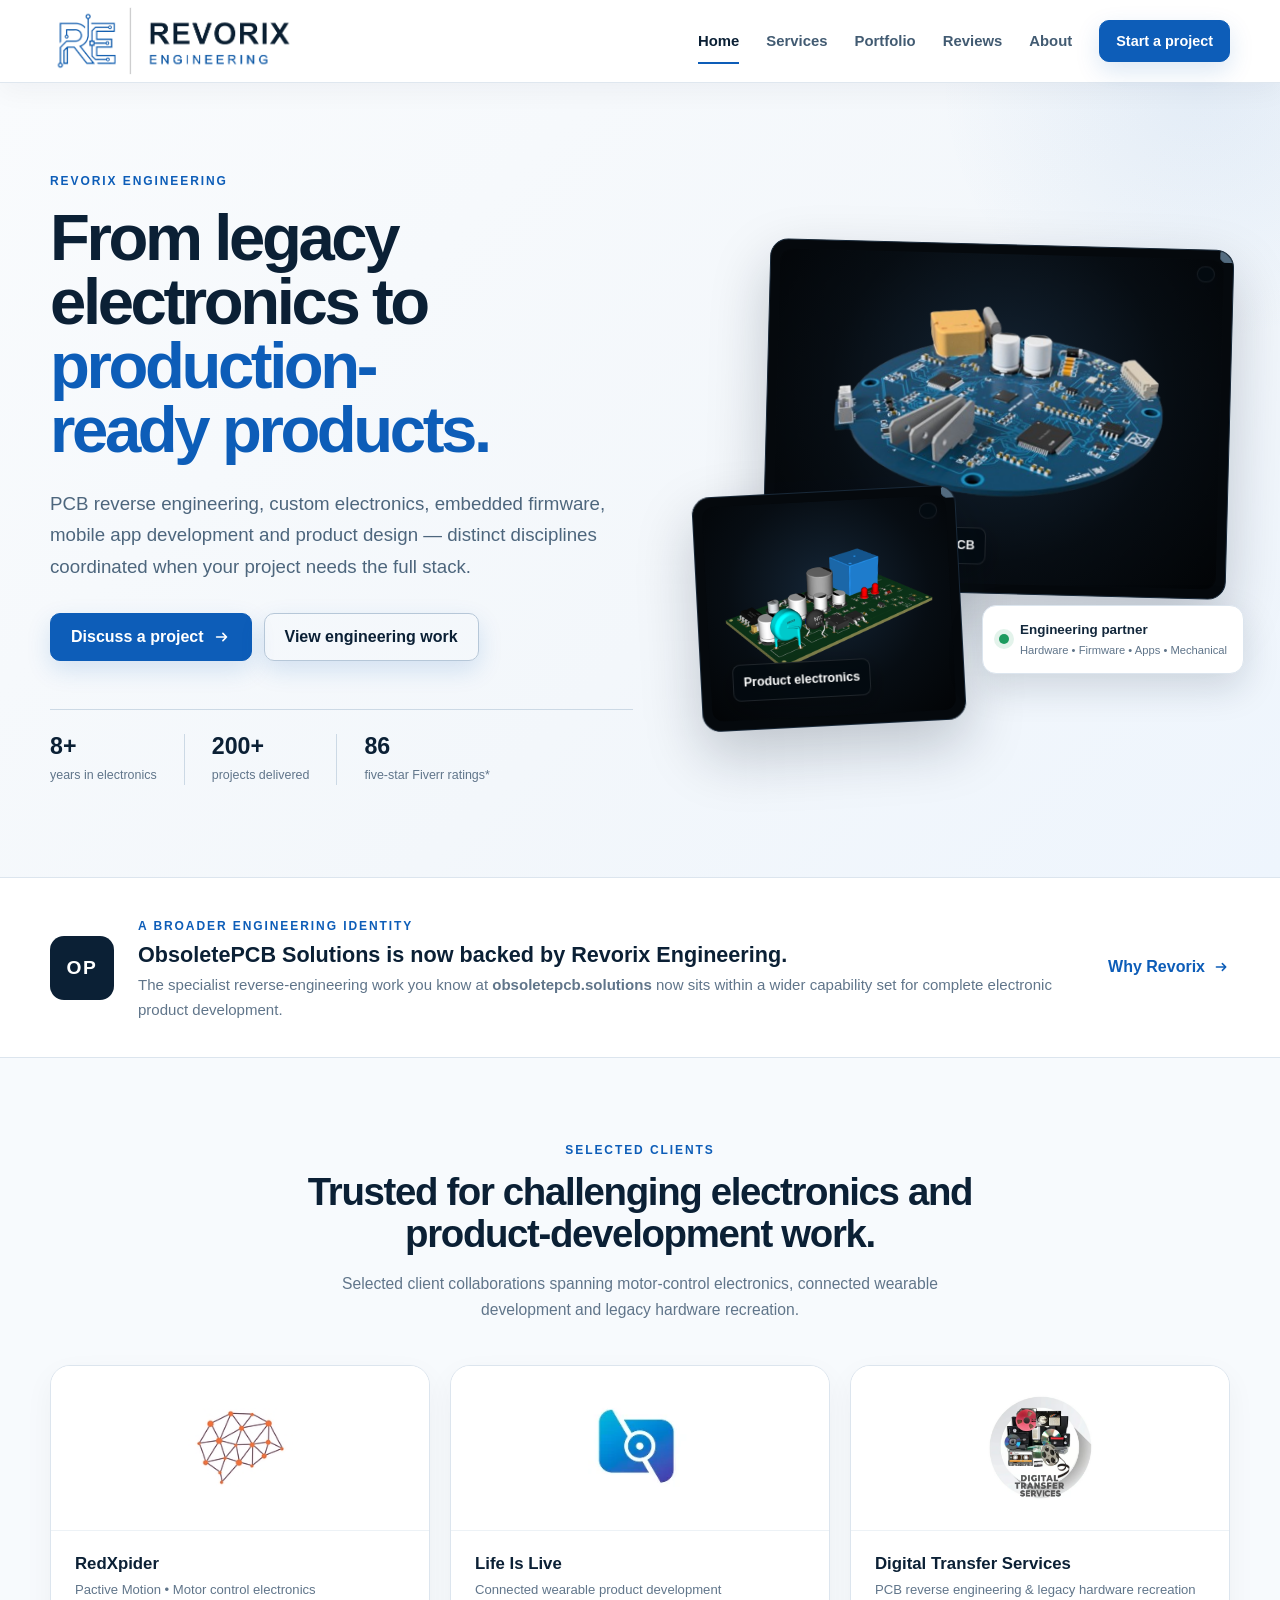
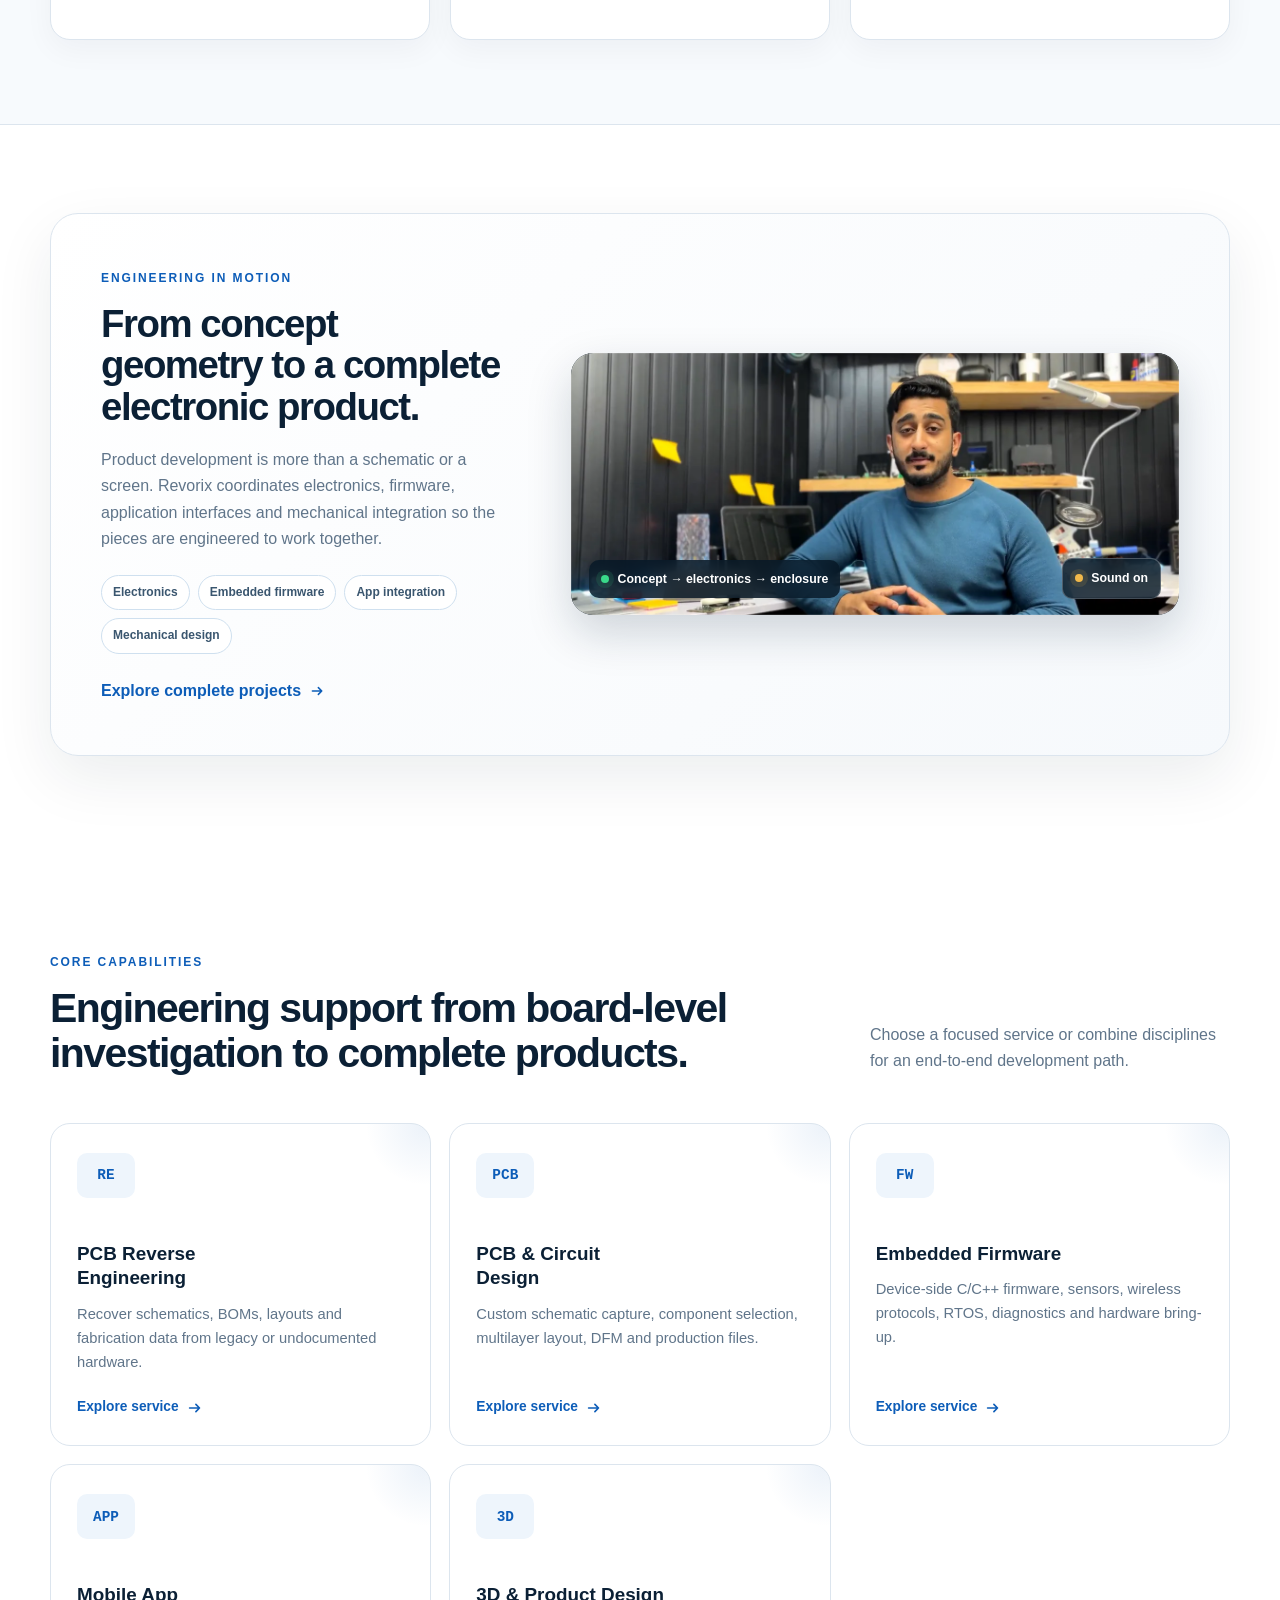
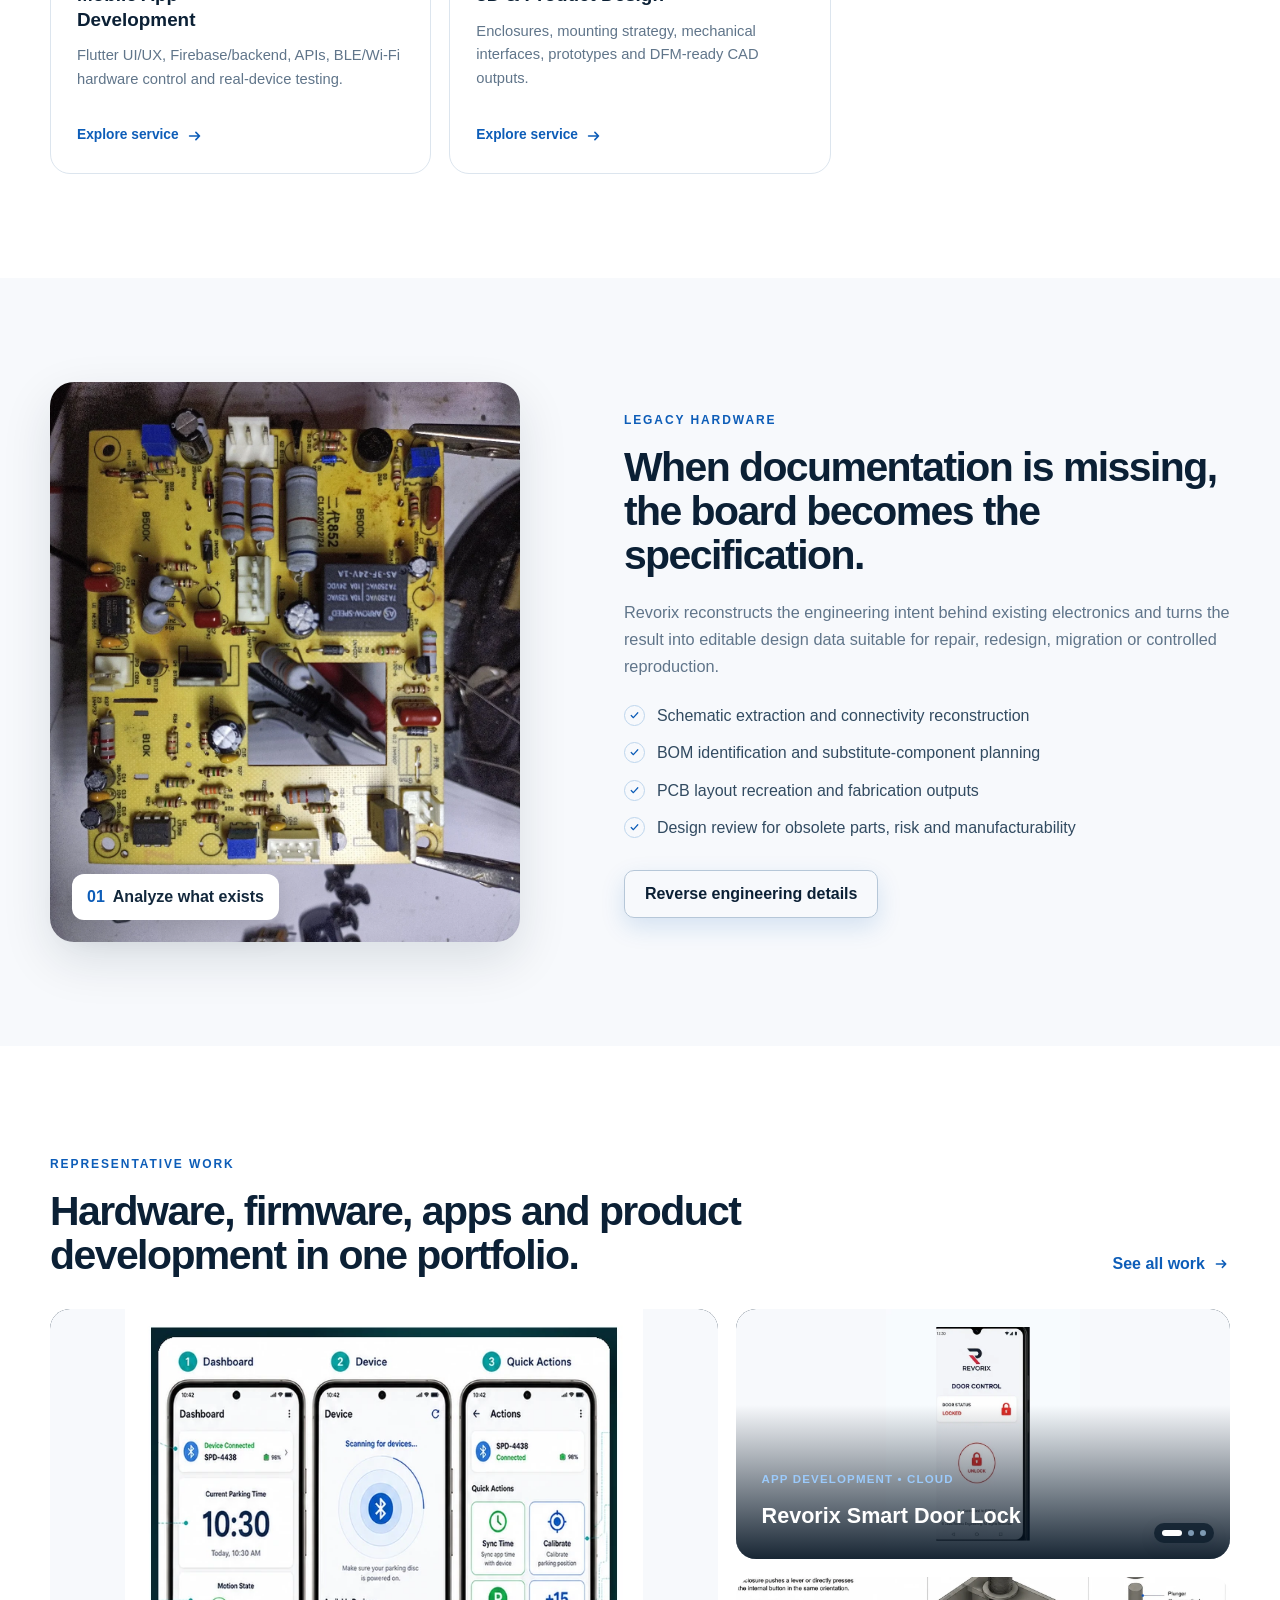
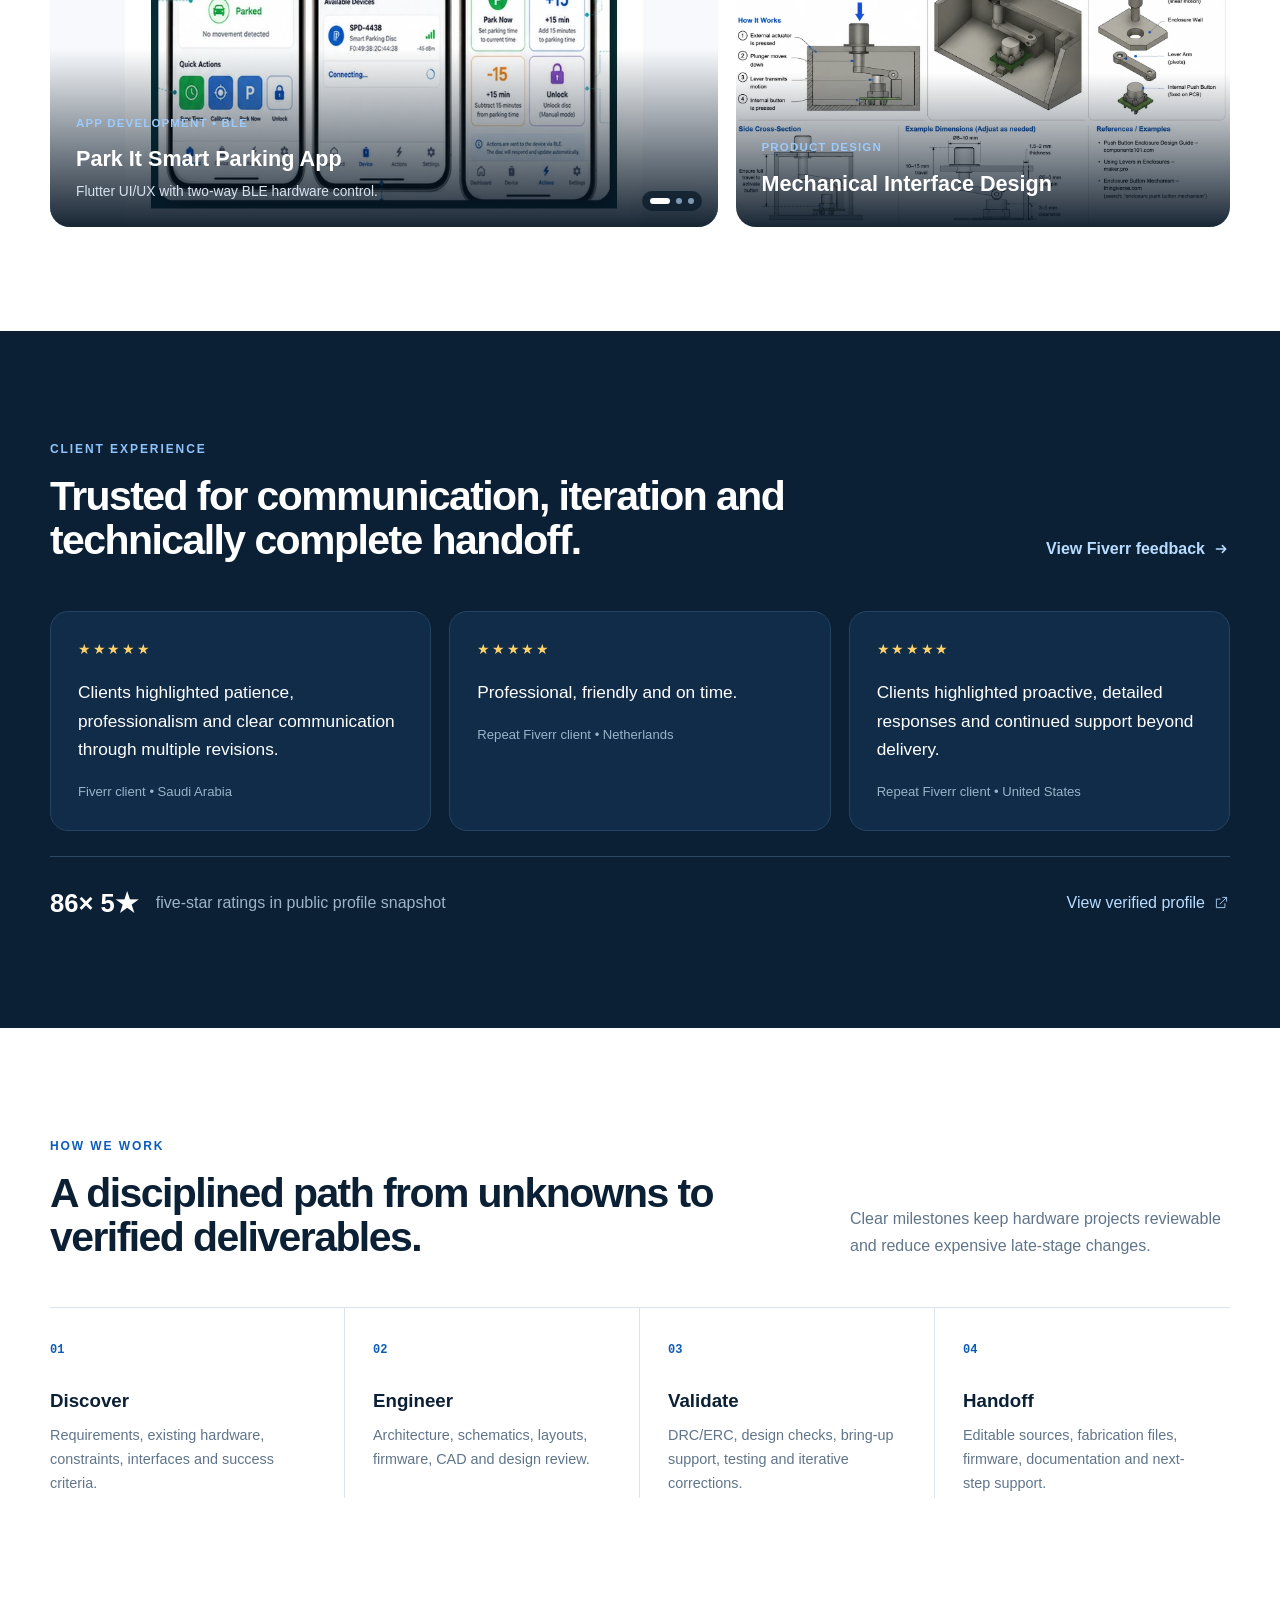
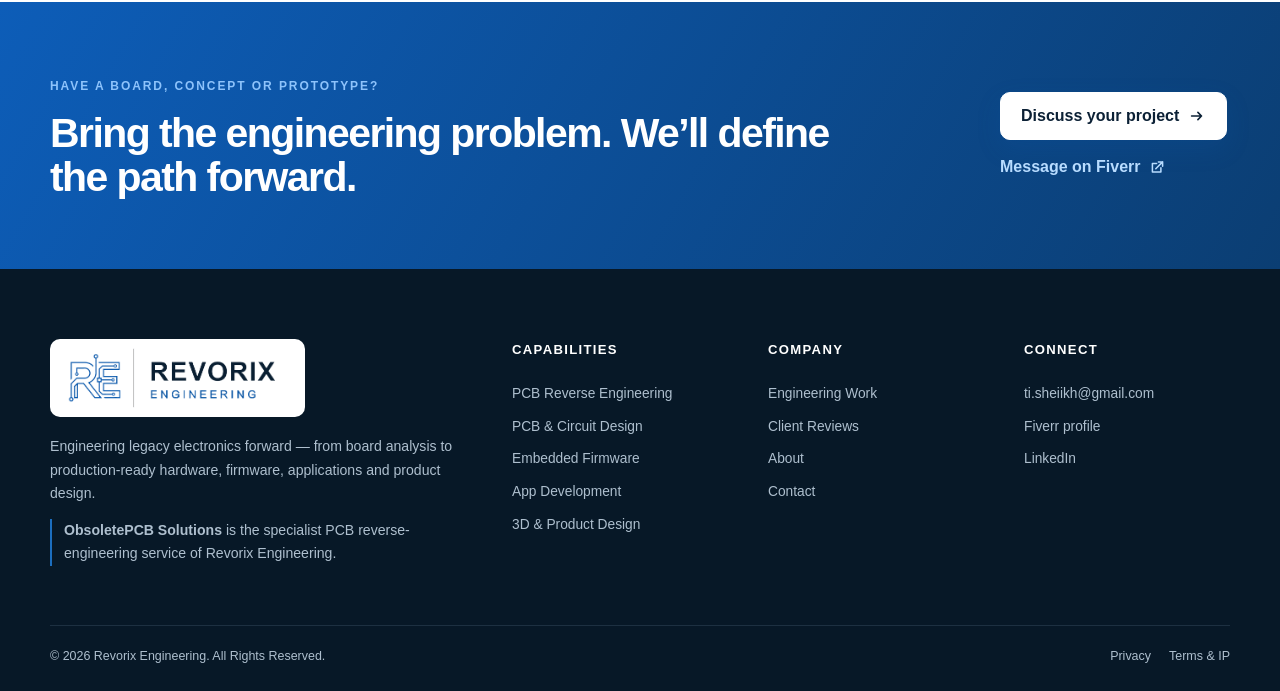
==== commit e77f42df: "Add new project showcases to homepage and portfolio" ====
--- a/index.html
+++ b/index.html
@@ -50,6 +50,9 @@
 <div class="visual-card visual-main media-slider hero-pcb-slider" data-slider data-interval="3600" data-pause-hover="false" aria-label="Rotating showcase of recent Revorix PCB designs">
 <div class="slider-stage">
 <figure class="media-slide is-active"><img alt="RedXpider round motor driver PCB designed by Revorix Engineering" fetchpriority="high" src="assets/img/redxpider-motor-driver-4.png"/><figcaption>RedXpider motor driver PCB</figcaption></figure>
+<figure class="media-slide"><img alt="ESP32-S3 LoRa environmental monitoring platform PCB and hardware showcase" src="assets/img/lora-environmental-monitor-showcase.png"/><figcaption>LoRa environmental monitoring platform</figcaption></figure>
+<figure class="media-slide"><img alt="KIOZ ESP32-S3 vending controller PCB from design to assembled hardware" src="assets/img/kioz-vending-controller-showcase.png"/><figcaption>KIOZ vending controller</figcaption></figure>
+<figure class="media-slide"><img alt="The Lidget connected wearable product development showcase" src="assets/img/the-lidget-showcase.png"/><figcaption>The Lidget wearable system</figcaption></figure>
 <figure class="media-slide"><img alt="Large multi-interface PCB render developed by Revorix Engineering" fetchpriority="high" src="assets/img/slider-pcb-system.webp"/><figcaption>Multi-interface control electronics</figcaption></figure>
 <figure class="media-slide"><img alt="Blue controller PCB render with dense power and interface electronics" src="assets/img/slider-pcb-blue.webp"/><figcaption>Custom controller hardware</figcaption></figure>
 <figure class="media-slide"><img alt="Power electronics PCB render on a dark engineering showcase" src="assets/img/slider-pcb-power.webp"/><figcaption>Power &amp; connectivity design</figcaption></figure>
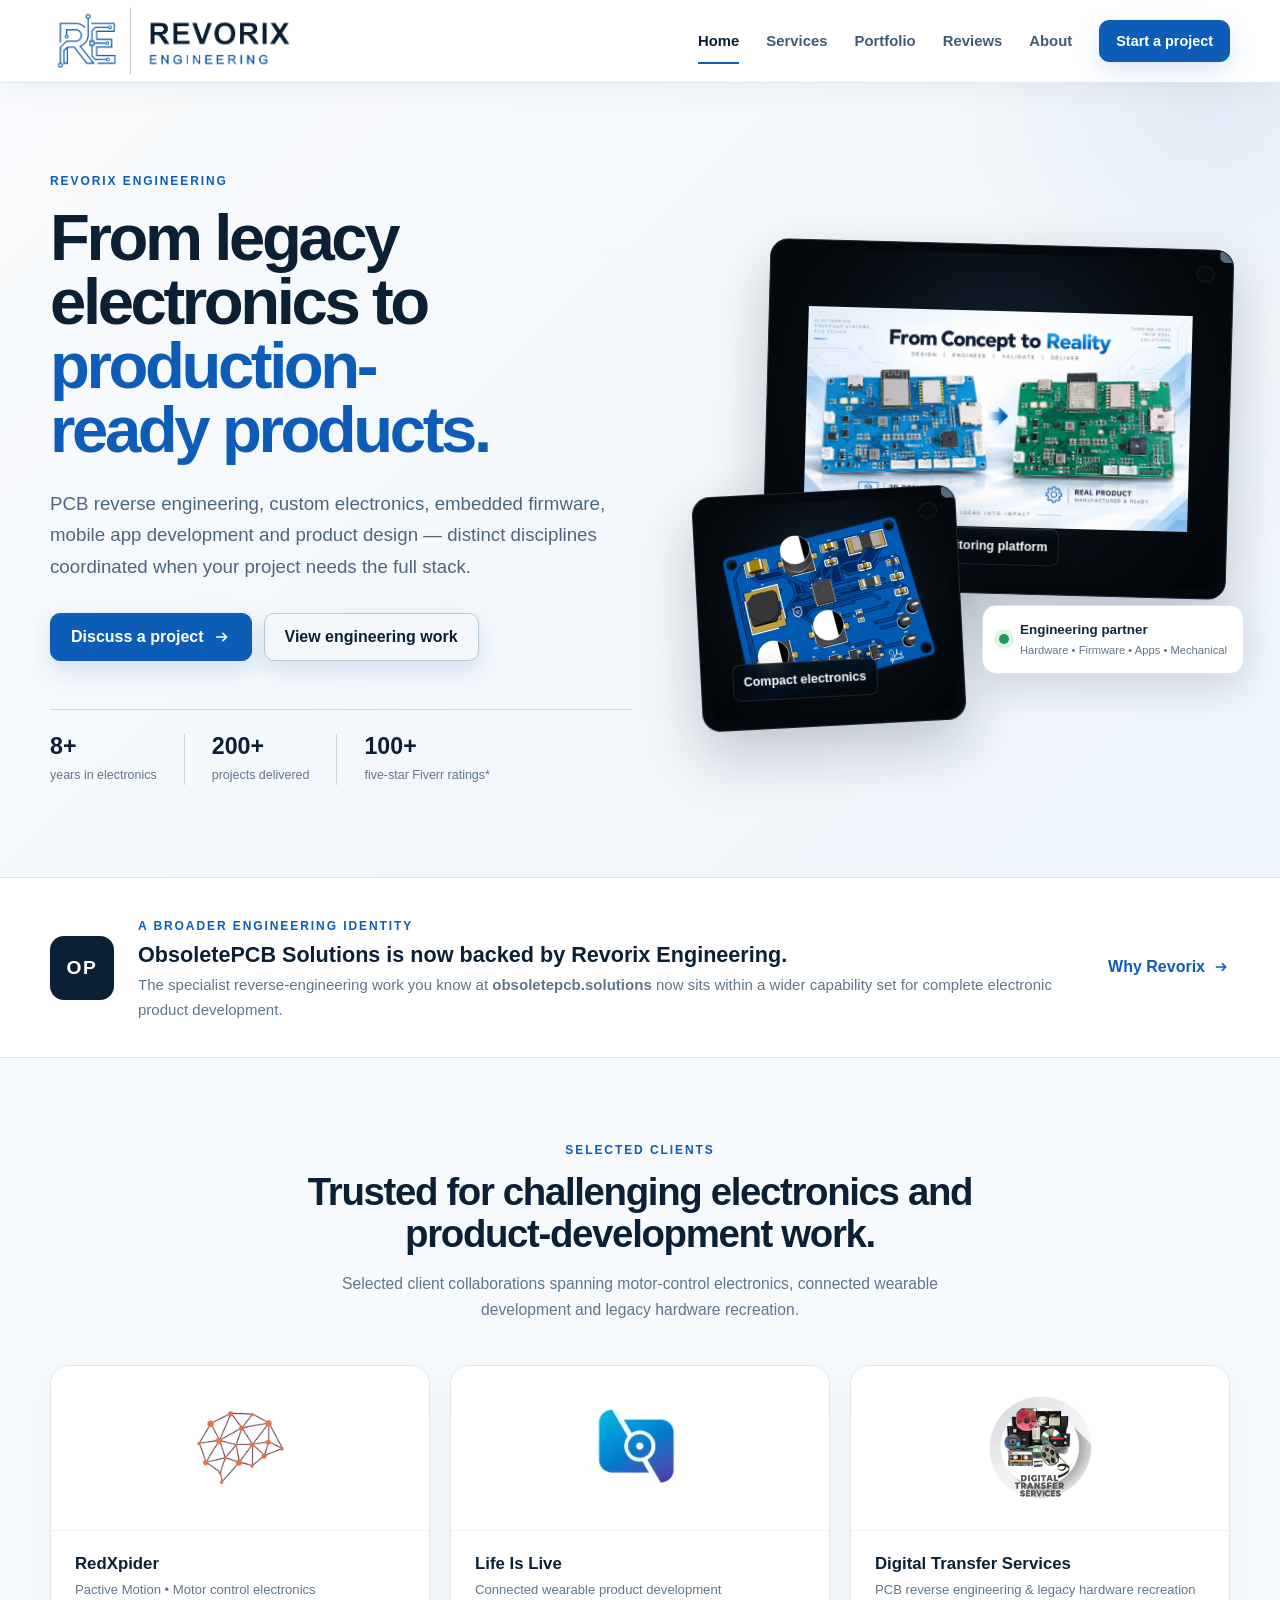
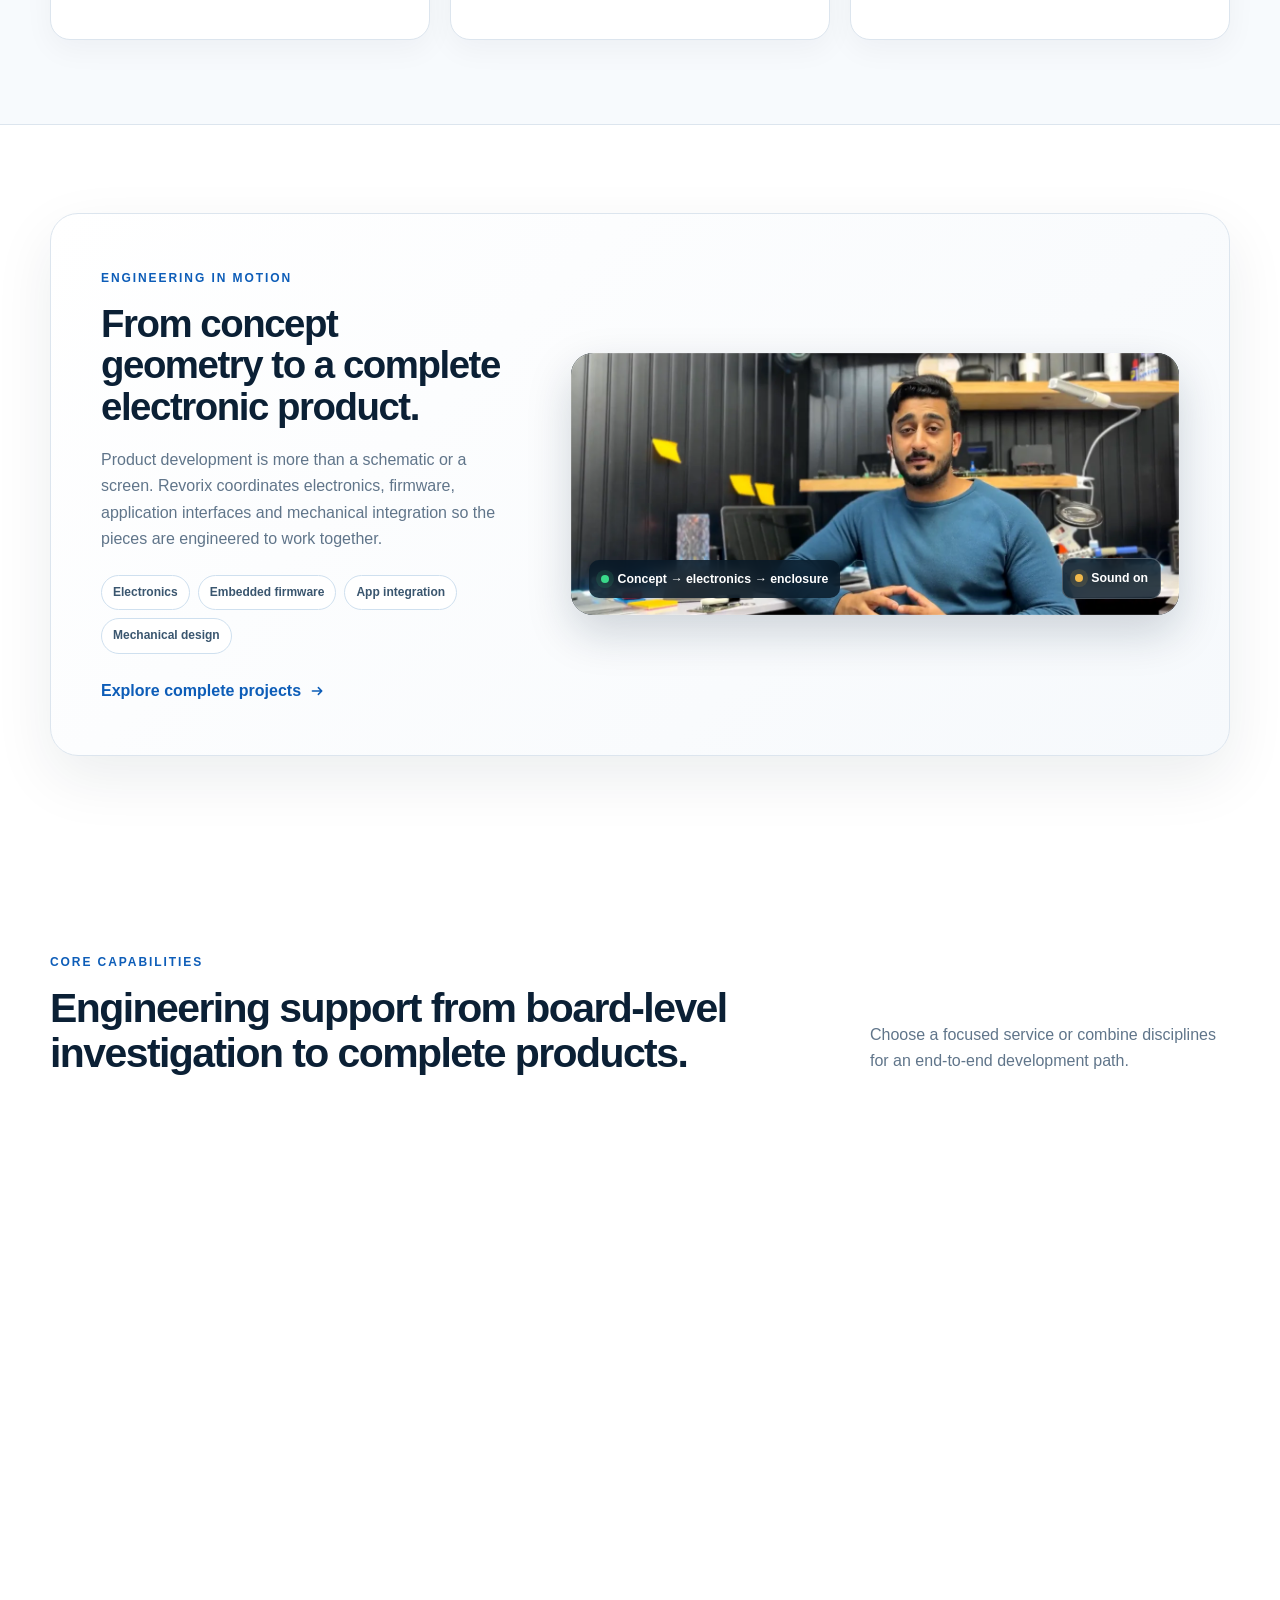
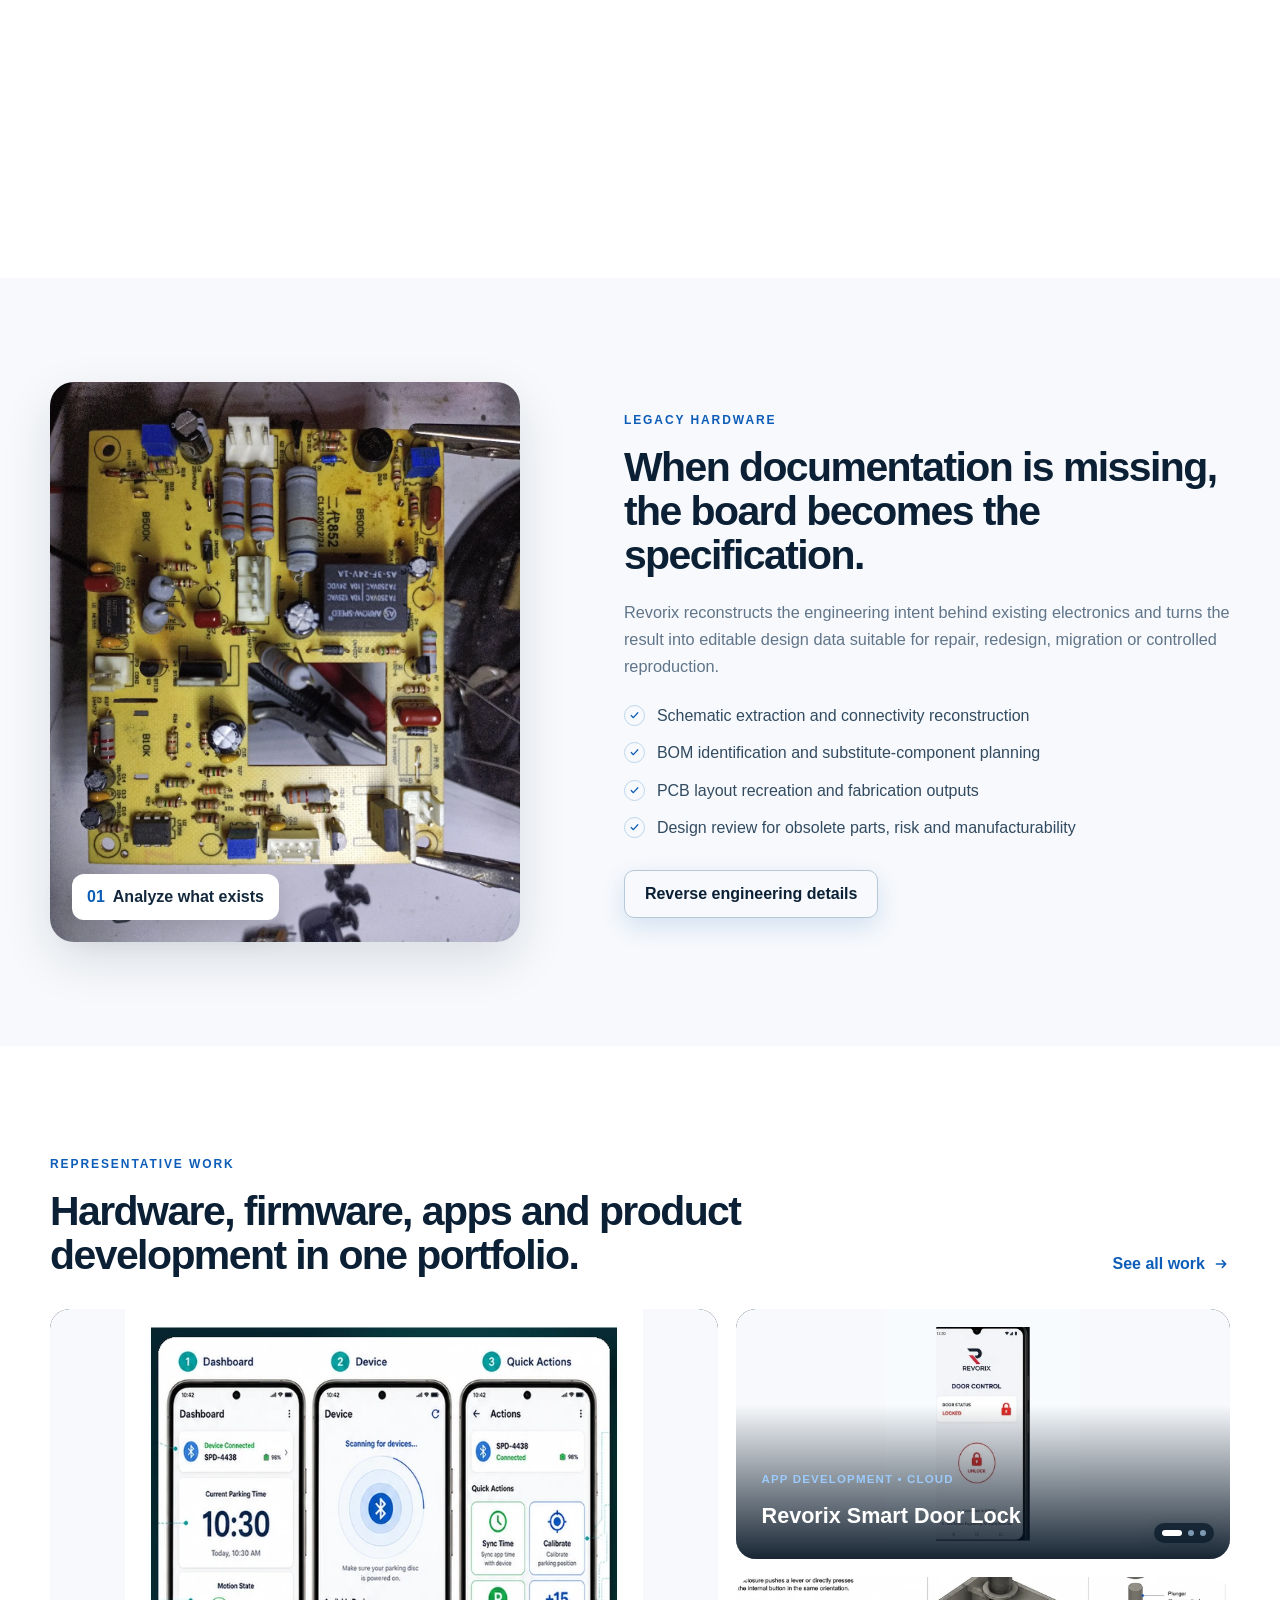
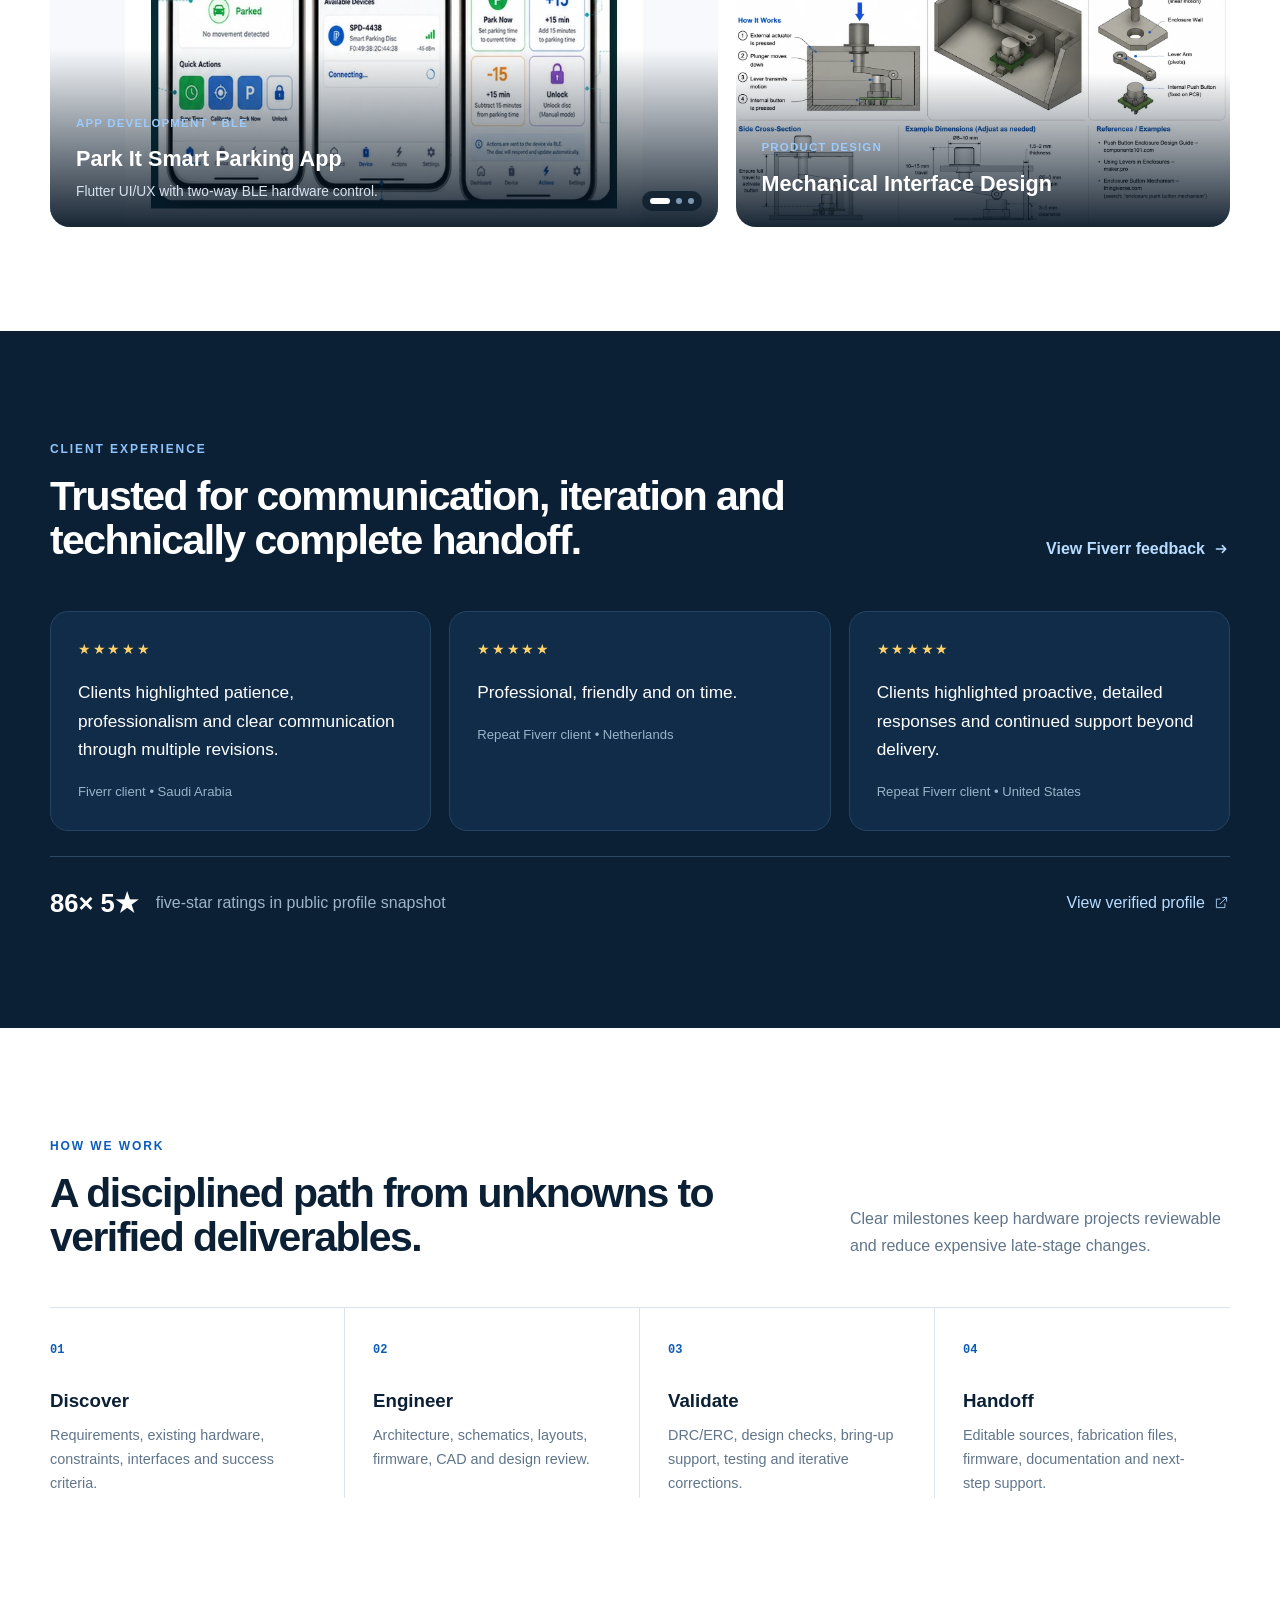
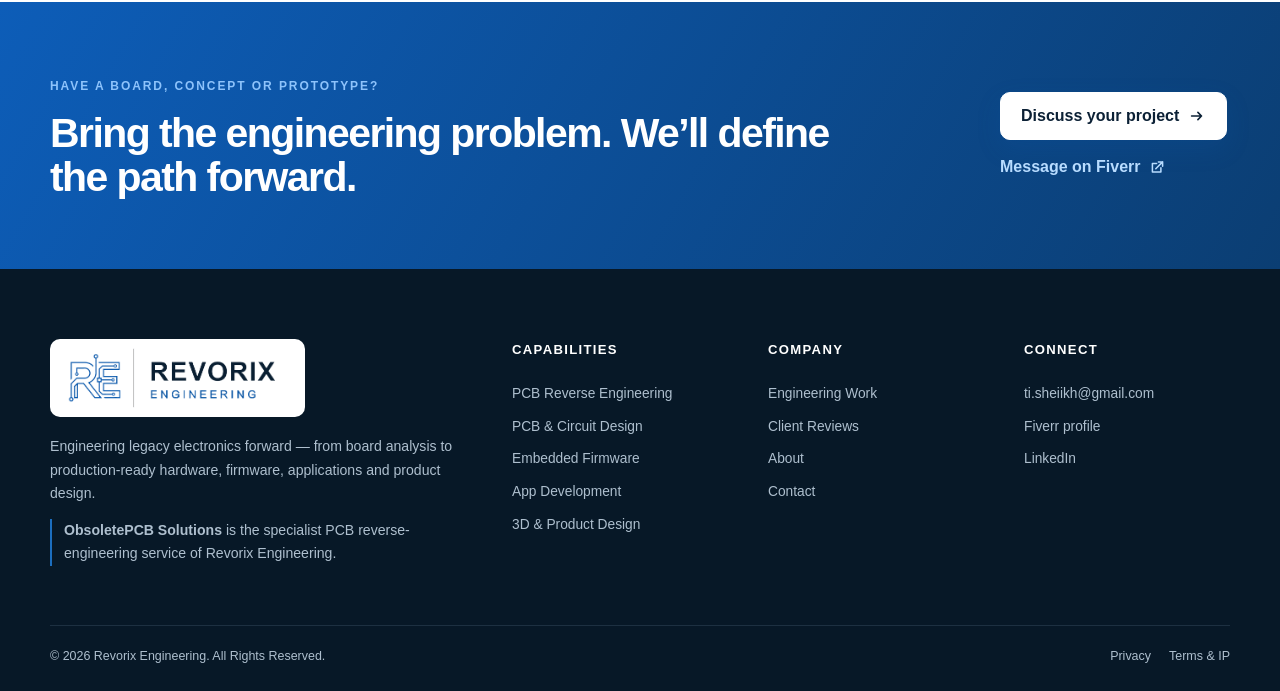
==== commit efa56f17: "Update Fiverr five-star rating count" ====
--- a/index.html
+++ b/index.html
@@ -44,7 +44,7 @@
 <h1>From legacy electronics to <span>production-ready products.</span></h1>
 <p class="lead">PCB reverse engineering, custom electronics, embedded firmware, mobile app development and product design — distinct disciplines coordinated when your project needs the full stack.</p>
 <div class="hero-actions"><a class="button" href="contact.html">Discuss a project <svg aria-hidden="true" viewbox="0 0 20 20"><path d="M4 10h11M11 6l4 4-4 4"></path></svg></a><a class="button button-ghost" href="portfolio.html">View engineering work</a></div>
-<div aria-label="Experience highlights" class="hero-proof"><div><strong>8+</strong><span>years in electronics</span></div><div><strong>200+</strong><span>projects delivered</span></div><div><strong>86</strong><span>five-star Fiverr ratings*</span></div></div>
+<div aria-label="Experience highlights" class="hero-proof"><div><strong>8+</strong><span>years in electronics</span></div><div><strong>200+</strong><span>projects delivered</span></div><div><strong>100+</strong><span>five-star Fiverr ratings*</span></div></div>
 </div>
 <div class="hero-visual reveal delay-1 hero-pcb-showcase">
 <div class="visual-card visual-main media-slider hero-pcb-slider" data-slider data-interval="3600" data-pause-hover="false" aria-label="Rotating showcase of recent Revorix PCB designs">
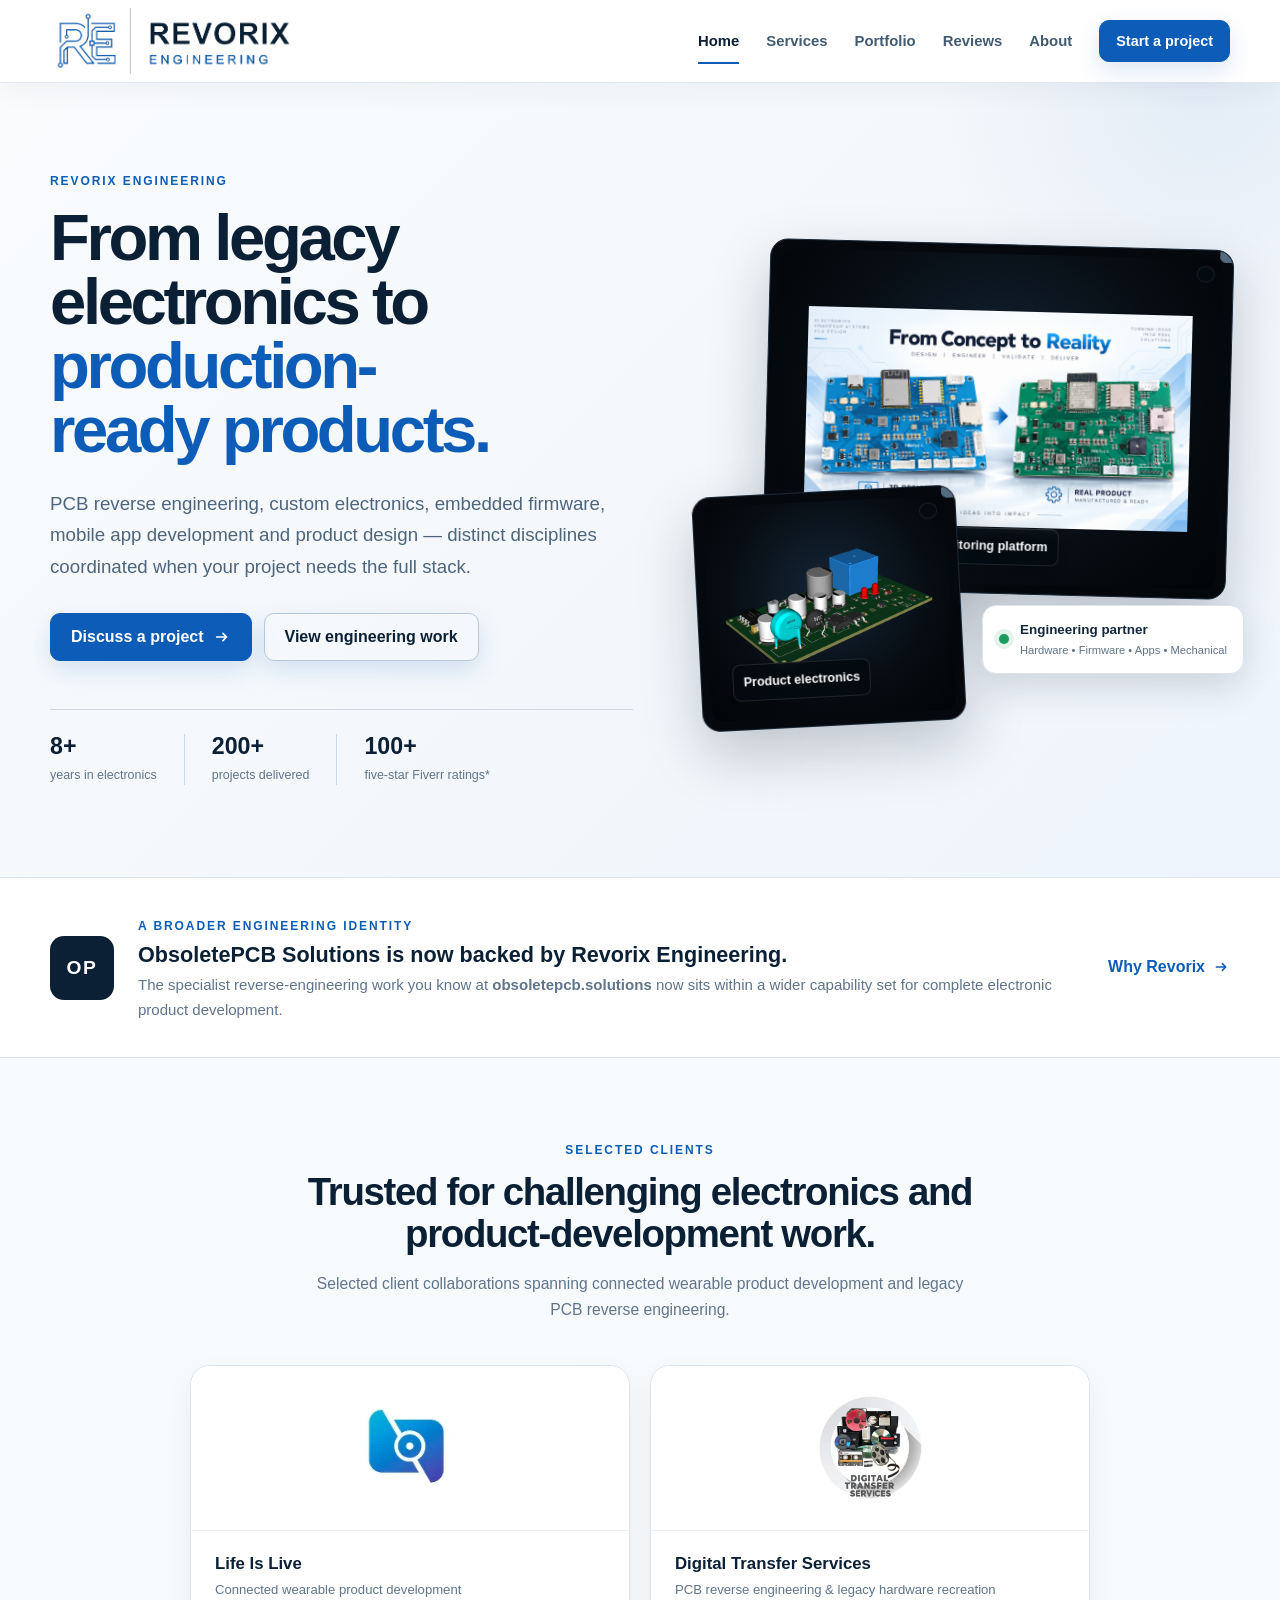
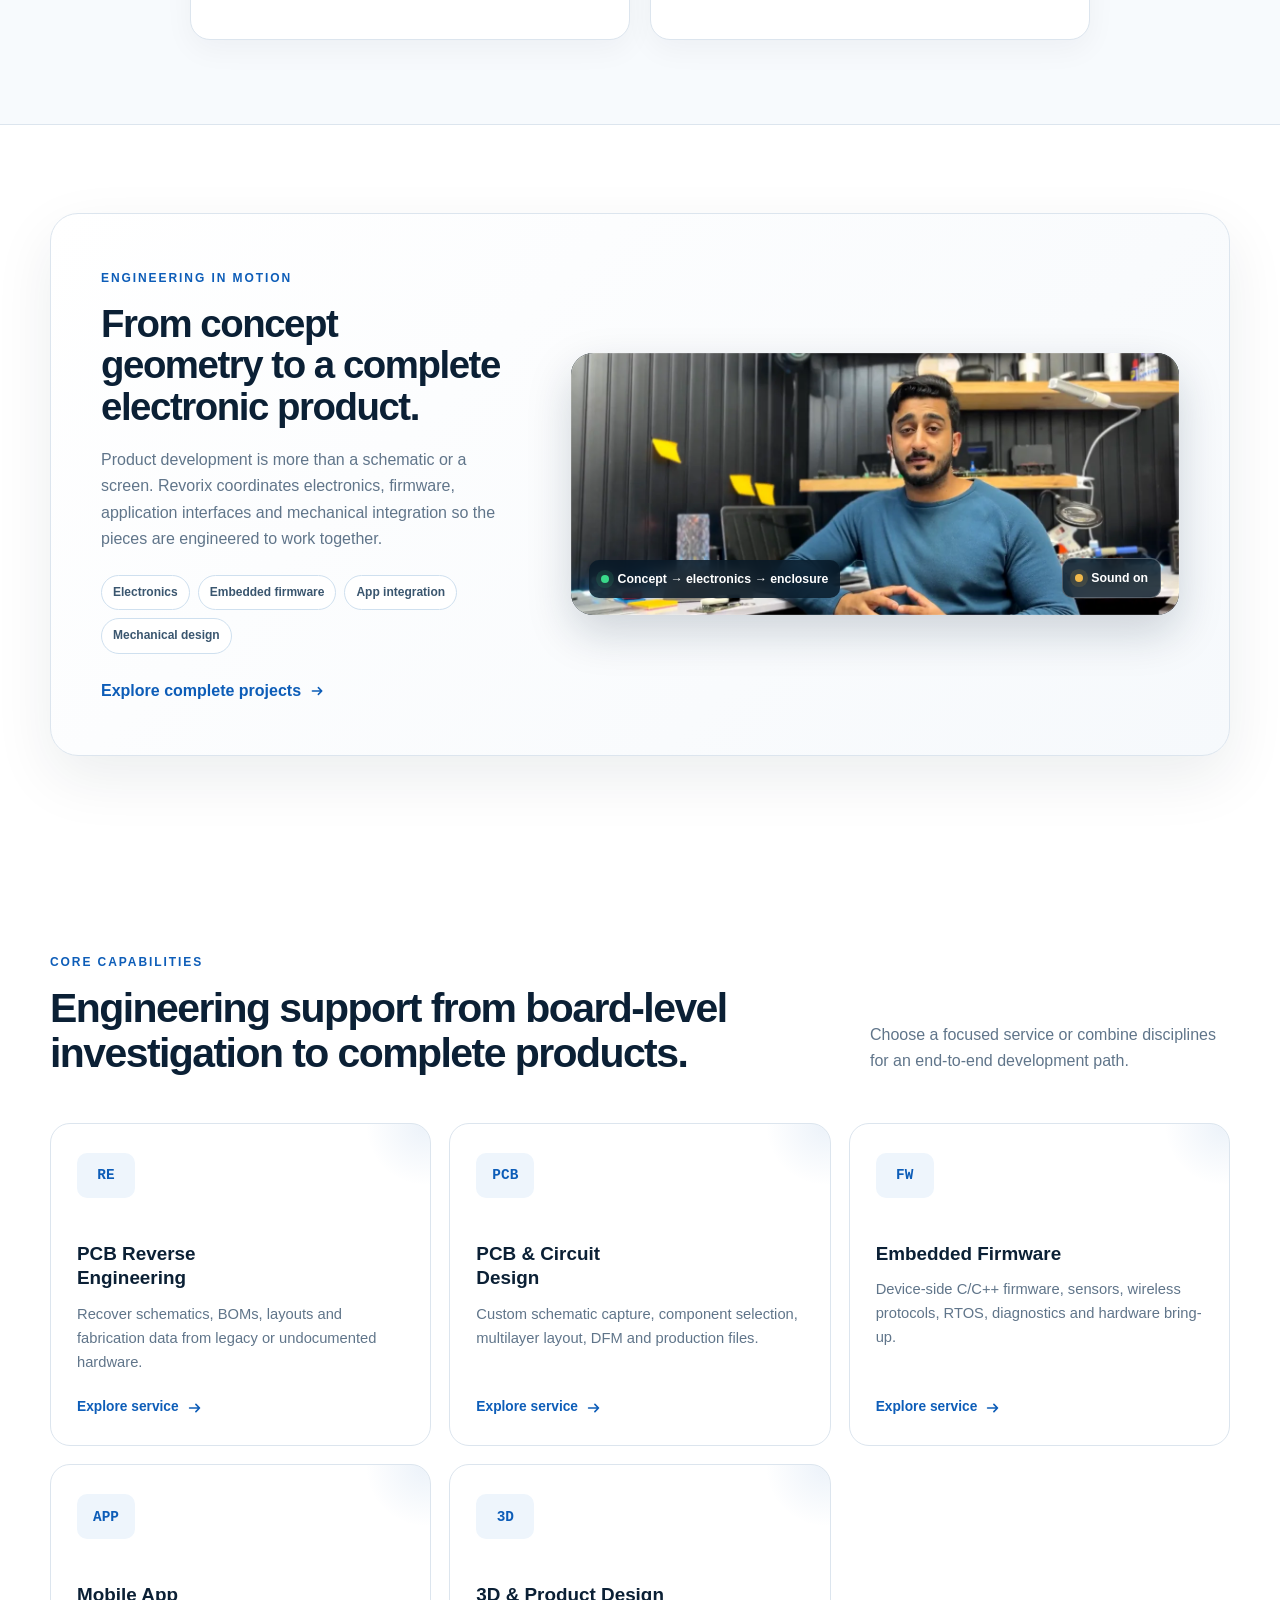
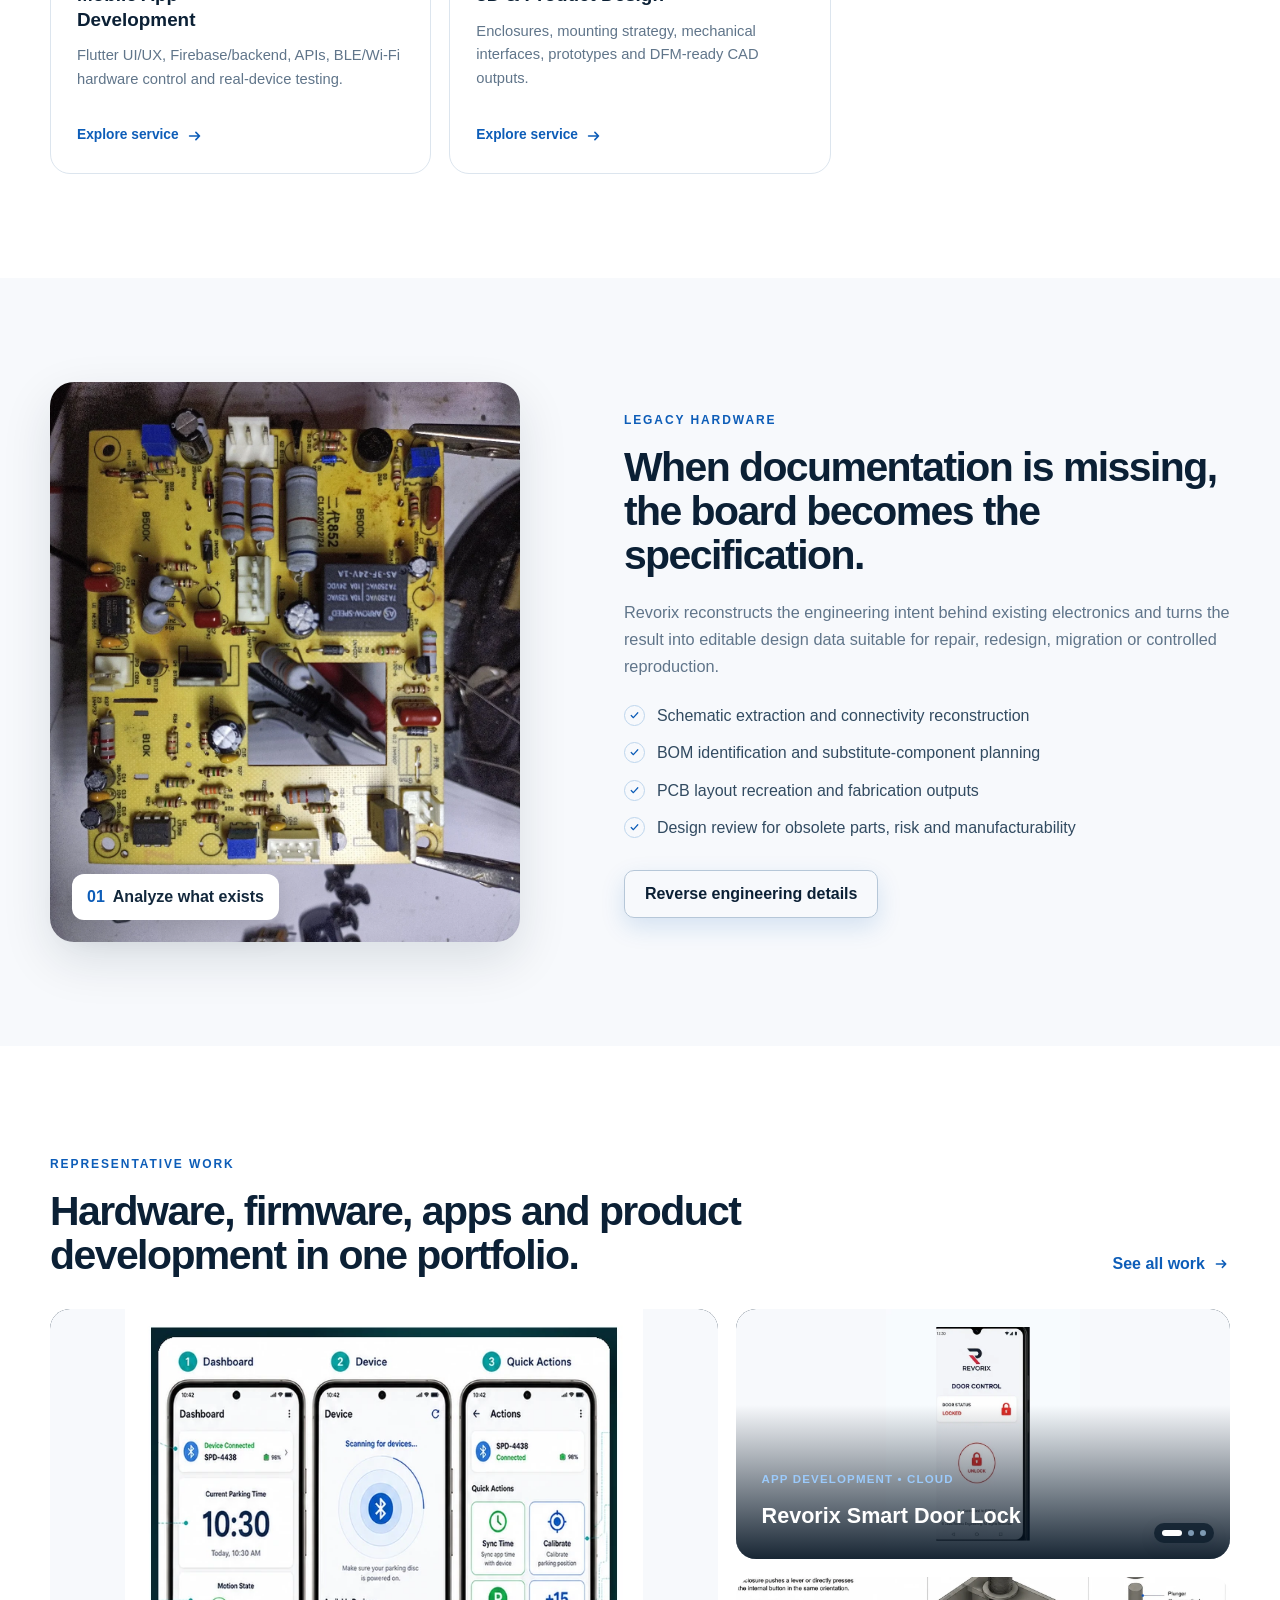
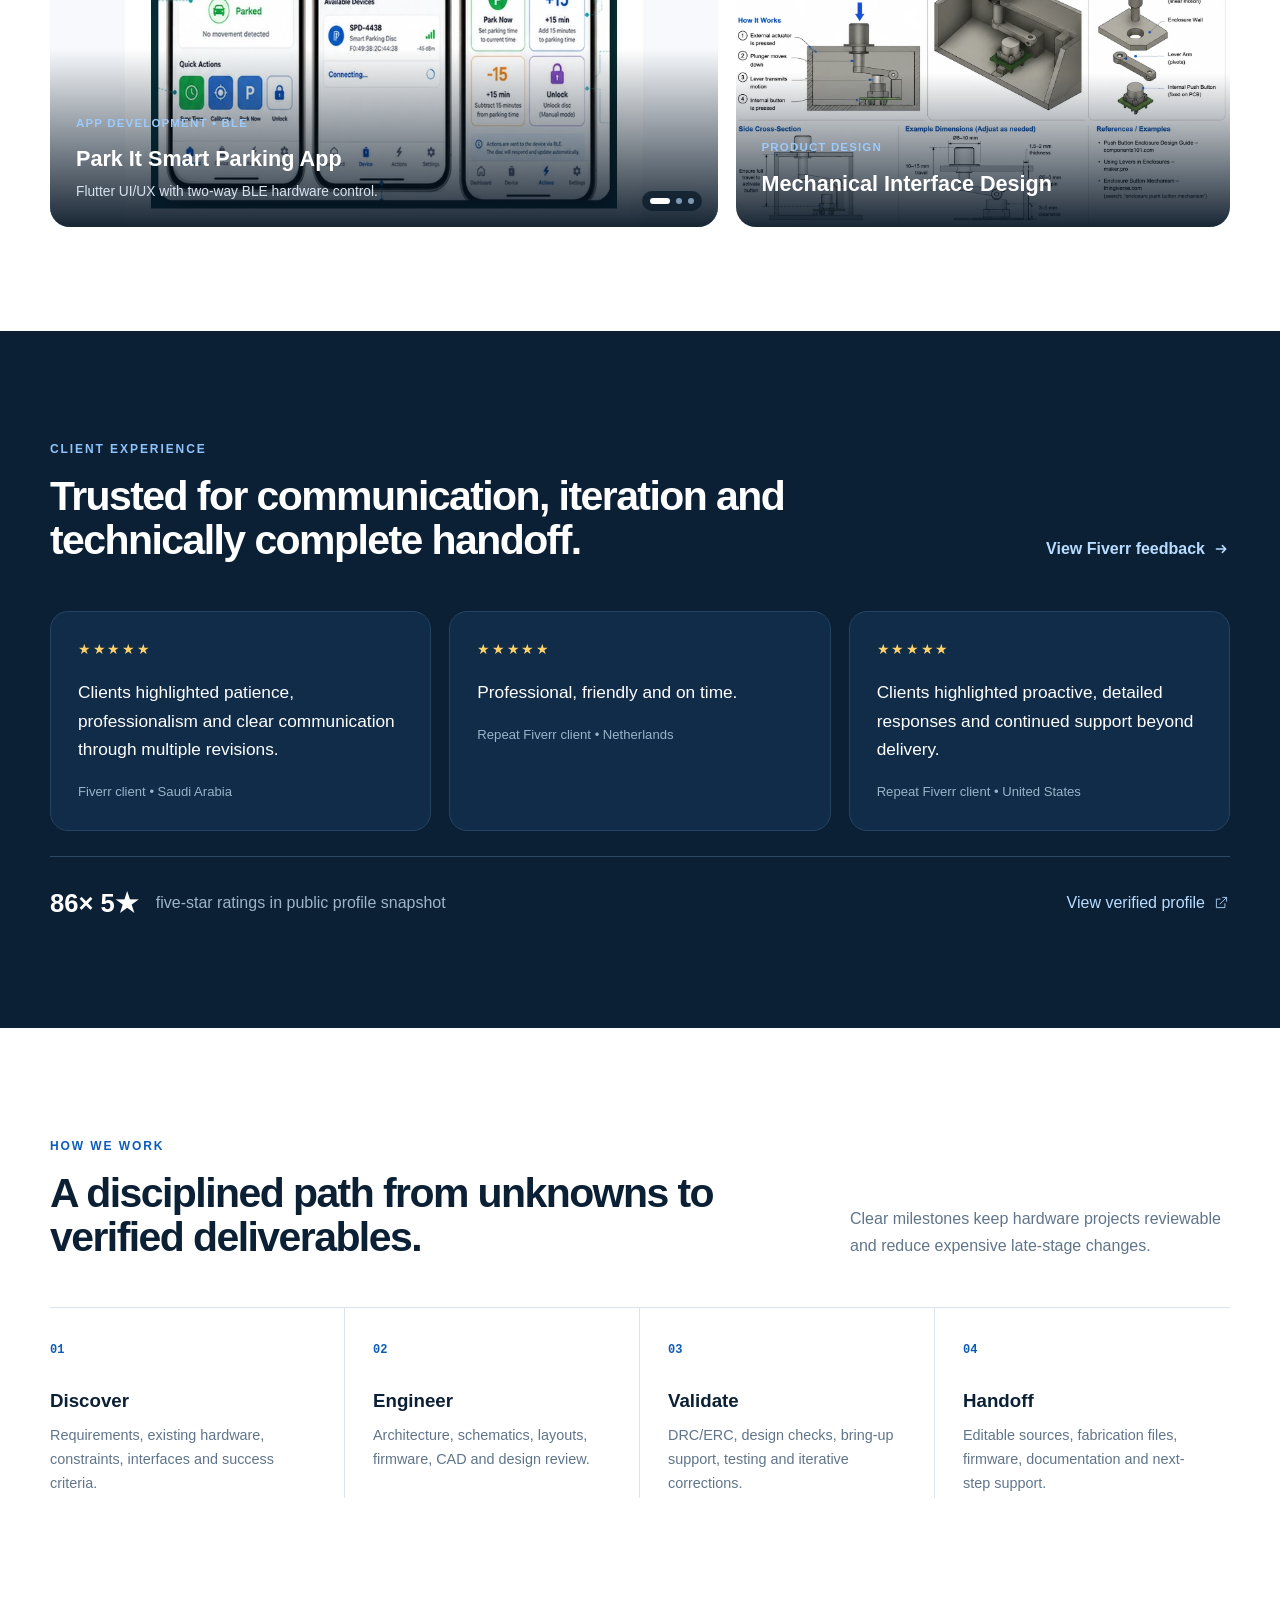
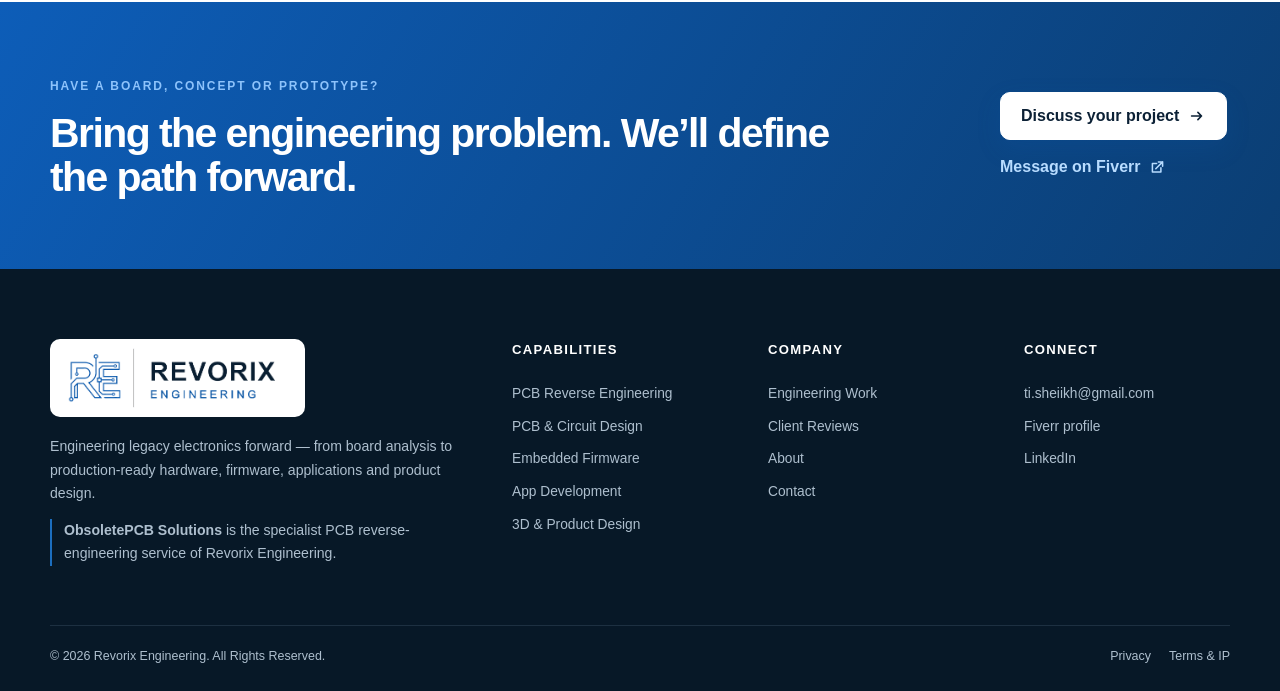
==== commit 2e7d68d6: "Remove RedXpider project and Pactive Motion assets" ====
--- a/index.html
+++ b/index.html
@@ -49,8 +49,7 @@
 <div class="hero-visual reveal delay-1 hero-pcb-showcase">
 <div class="visual-card visual-main media-slider hero-pcb-slider" data-slider data-interval="3600" data-pause-hover="false" aria-label="Rotating showcase of recent Revorix PCB designs">
 <div class="slider-stage">
-<figure class="media-slide is-active"><img alt="RedXpider round motor driver PCB designed by Revorix Engineering" fetchpriority="high" src="assets/img/redxpider-motor-driver-4.png"/><figcaption>RedXpider motor driver PCB</figcaption></figure>
-<figure class="media-slide"><img alt="ESP32-S3 LoRa environmental monitoring platform PCB and hardware showcase" src="assets/img/lora-environmental-monitor-showcase.png"/><figcaption>LoRa environmental monitoring platform</figcaption></figure>
+<figure class="media-slide is-active"><img alt="ESP32-S3 LoRa environmental monitoring platform PCB and hardware showcase" src="assets/img/lora-environmental-monitor-showcase.png"/><figcaption>LoRa environmental monitoring platform</figcaption></figure>
 <figure class="media-slide"><img alt="KIOZ ESP32-S3 vending controller PCB from design to assembled hardware" src="assets/img/kioz-vending-controller-showcase.png"/><figcaption>KIOZ vending controller</figcaption></figure>
 <figure class="media-slide"><img alt="The Lidget connected wearable product development showcase" src="assets/img/the-lidget-showcase.png"/><figcaption>The Lidget wearable system</figcaption></figure>
 <figure class="media-slide"><img alt="Large multi-interface PCB render developed by Revorix Engineering" fetchpriority="high" src="assets/img/slider-pcb-system.webp"/><figcaption>Multi-interface control electronics</figcaption></figure>
@@ -77,9 +76,8 @@
 <section class="brand-transition"><div class="container transition-inner"><div class="transition-mark">OP</div><div><span class="eyebrow">A broader engineering identity</span><h2>ObsoletePCB Solutions is now backed by Revorix Engineering.</h2><p>The specialist reverse-engineering work you know at <strong>obsoletepcb.solutions</strong> now sits within a wider capability set for complete electronic product development.</p></div><a class="text-link" href="about.html">Why Revorix <svg aria-hidden="true" viewbox="0 0 20 20"><path d="M4 10h11M11 6l4 4-4 4"></path></svg></a></div></section>
 <section class="selected-clients">
 <div class="container selected-clients-inner">
-<div class="selected-clients-heading reveal"><span class="eyebrow">SELECTED CLIENTS</span><h2>Trusted for challenging electronics and product-development work.</h2><p>Selected client collaborations spanning motor-control electronics, connected wearable development and legacy hardware recreation.</p></div>
+<div class="selected-clients-heading reveal"><span class="eyebrow">SELECTED CLIENTS</span><h2>Trusted for challenging electronics and product-development work.</h2><p>Selected client collaborations spanning connected wearable product development and legacy PCB reverse engineering.</p></div>
 <div class="client-logo-grid">
-<a class="client-logo-card reveal" href="https://www.pactivemotion.nl/" target="_blank" rel="noopener"><div class="client-logo-wrap"><img src="assets/img/clients/pactive-motion-logo.webp" alt="Pactive Motion logo" loading="lazy"></div><div class="client-logo-copy"><strong>RedXpider</strong><span>Pactive Motion &bull; Motor control electronics</span></div></a>
 <a class="client-logo-card reveal delay-1" href="https://lifeislive.world/" target="_blank" rel="noopener"><div class="client-logo-wrap"><img src="assets/img/clients/life-is-live-logo.webp" alt="Life Is Live logo" loading="lazy"></div><div class="client-logo-copy"><strong>Life Is Live</strong><span>Connected wearable product development</span></div></a>
 <a class="client-logo-card reveal delay-2" href="https://digitaltransferservices.co.uk/" target="_blank" rel="noopener"><div class="client-logo-wrap"><img src="assets/img/clients/terry-company-logo.avif" alt="Digital Transfer Services logo" loading="lazy"></div><div class="client-logo-copy"><strong>Digital Transfer Services</strong><span>PCB reverse engineering &amp; legacy hardware recreation</span></div></a>
 </div>
--- a/assets/css/styles.css
+++ b/assets/css/styles.css
@@ -220,19 +220,12 @@
 .video-sound-toggle .sound-indicator{width:8px;height:8px;border-radius:50%;background:#f0b84b;box-shadow:0 0 0 5px rgba(240,184,75,.12)}
 .video-sound-toggle[aria-pressed=true] .sound-indicator{background:#39d98a;box-shadow:0 0 0 5px rgba(57,217,138,.12)}
 @media (max-width:560px){.video-sound-toggle{right:12px;bottom:12px}}
-.redxpider-case>.case-gallery{padding:0;background:#eef3f8}
-.redxpider-case .case-gallery>.image-button{height:330px}
-.redxpider-case .case-gallery>.image-button img{object-fit:contain;background:#d7d7d7;padding:8px}
-.redxpider-case .case-gallery-thumbs{display:grid;grid-template-columns:1fr 1fr;gap:8px;padding:8px;background:#eef3f8}
-.redxpider-case .case-gallery-thumbs .image-button{height:145px;border-radius:10px;overflow:hidden}
-.redxpider-case .case-gallery-thumbs .image-button img{object-fit:contain;background:#d7d7d7;padding:6px}
-@media (max-width:560px){.redxpider-case .case-gallery>.image-button{height:260px}.redxpider-case .case-gallery-thumbs .image-button{height:110px}}
 .selected-clients{padding:78px 0 84px;background:#f7fafd;border-bottom:1px solid var(--line)}
 .selected-clients-heading{max-width:760px;margin:0 auto 42px;text-align:center}
 .selected-clients-heading .eyebrow{margin-bottom:10px}
 .selected-clients-heading h2{margin:0;color:var(--navy);font-size:clamp(2rem,3vw,2.8rem);line-height:1.1;letter-spacing:-.035em}
 .selected-clients-heading p{max-width:650px;margin:16px auto 0;color:var(--muted);font-size:.98rem}
-.client-logo-grid{display:grid;grid-template-columns:repeat(3,1fr);gap:20px}
+.client-logo-grid{display:grid;grid-template-columns:repeat(2,minmax(0,1fr));gap:20px;max-width:900px;margin:0 auto}
 .client-logo-card{display:flex;flex-direction:column;min-height:275px;background:#fff;border:1px solid var(--line);border-radius:20px;overflow:hidden;box-shadow:0 10px 30px rgba(11,32,53,.045);transition:transform .25s ease,border-color .25s ease,box-shadow .25s ease}
 .client-logo-card:hover{transform:translateY(-5px);border-color:#b8cee3;box-shadow:0 20px 42px rgba(11,32,53,.1)}
 .client-logo-wrap{height:165px;padding:28px;display:flex;align-items:center;justify-content:center;background:#fff;border-bottom:1px solid #edf2f6}
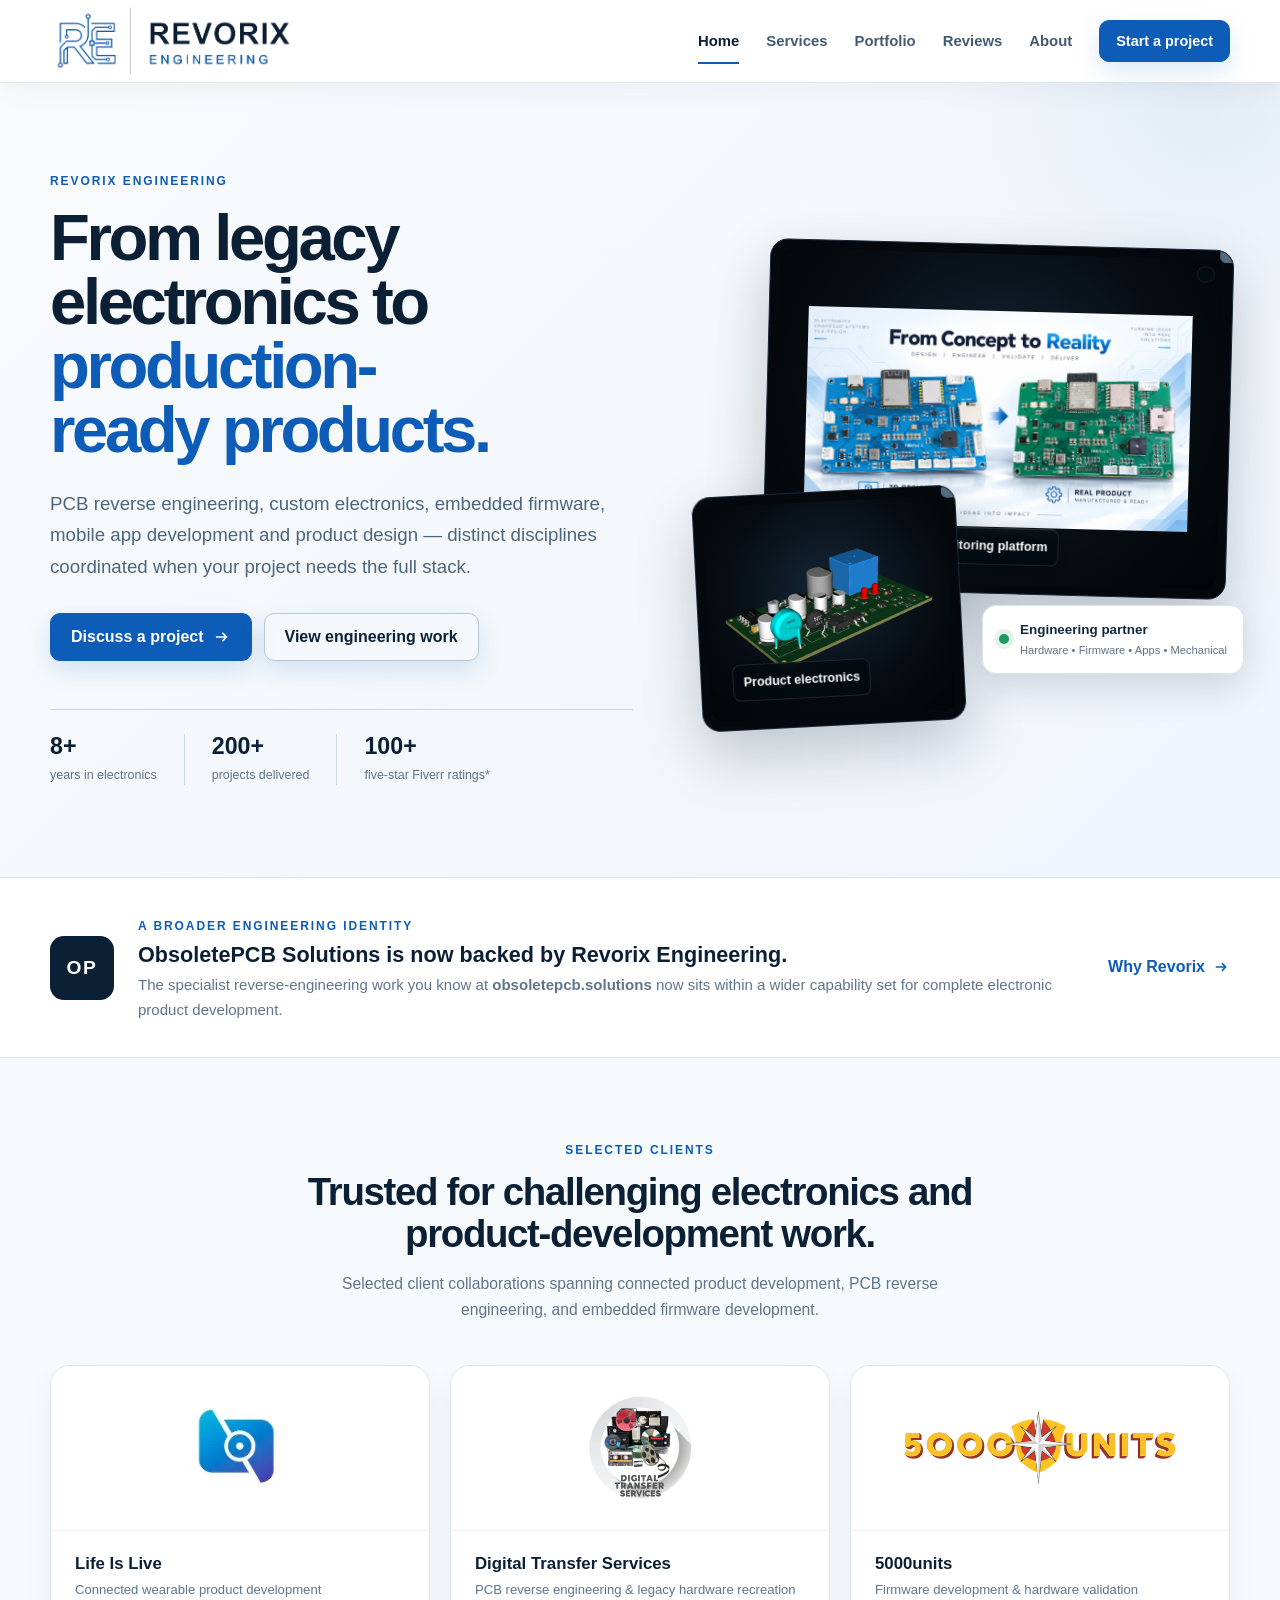
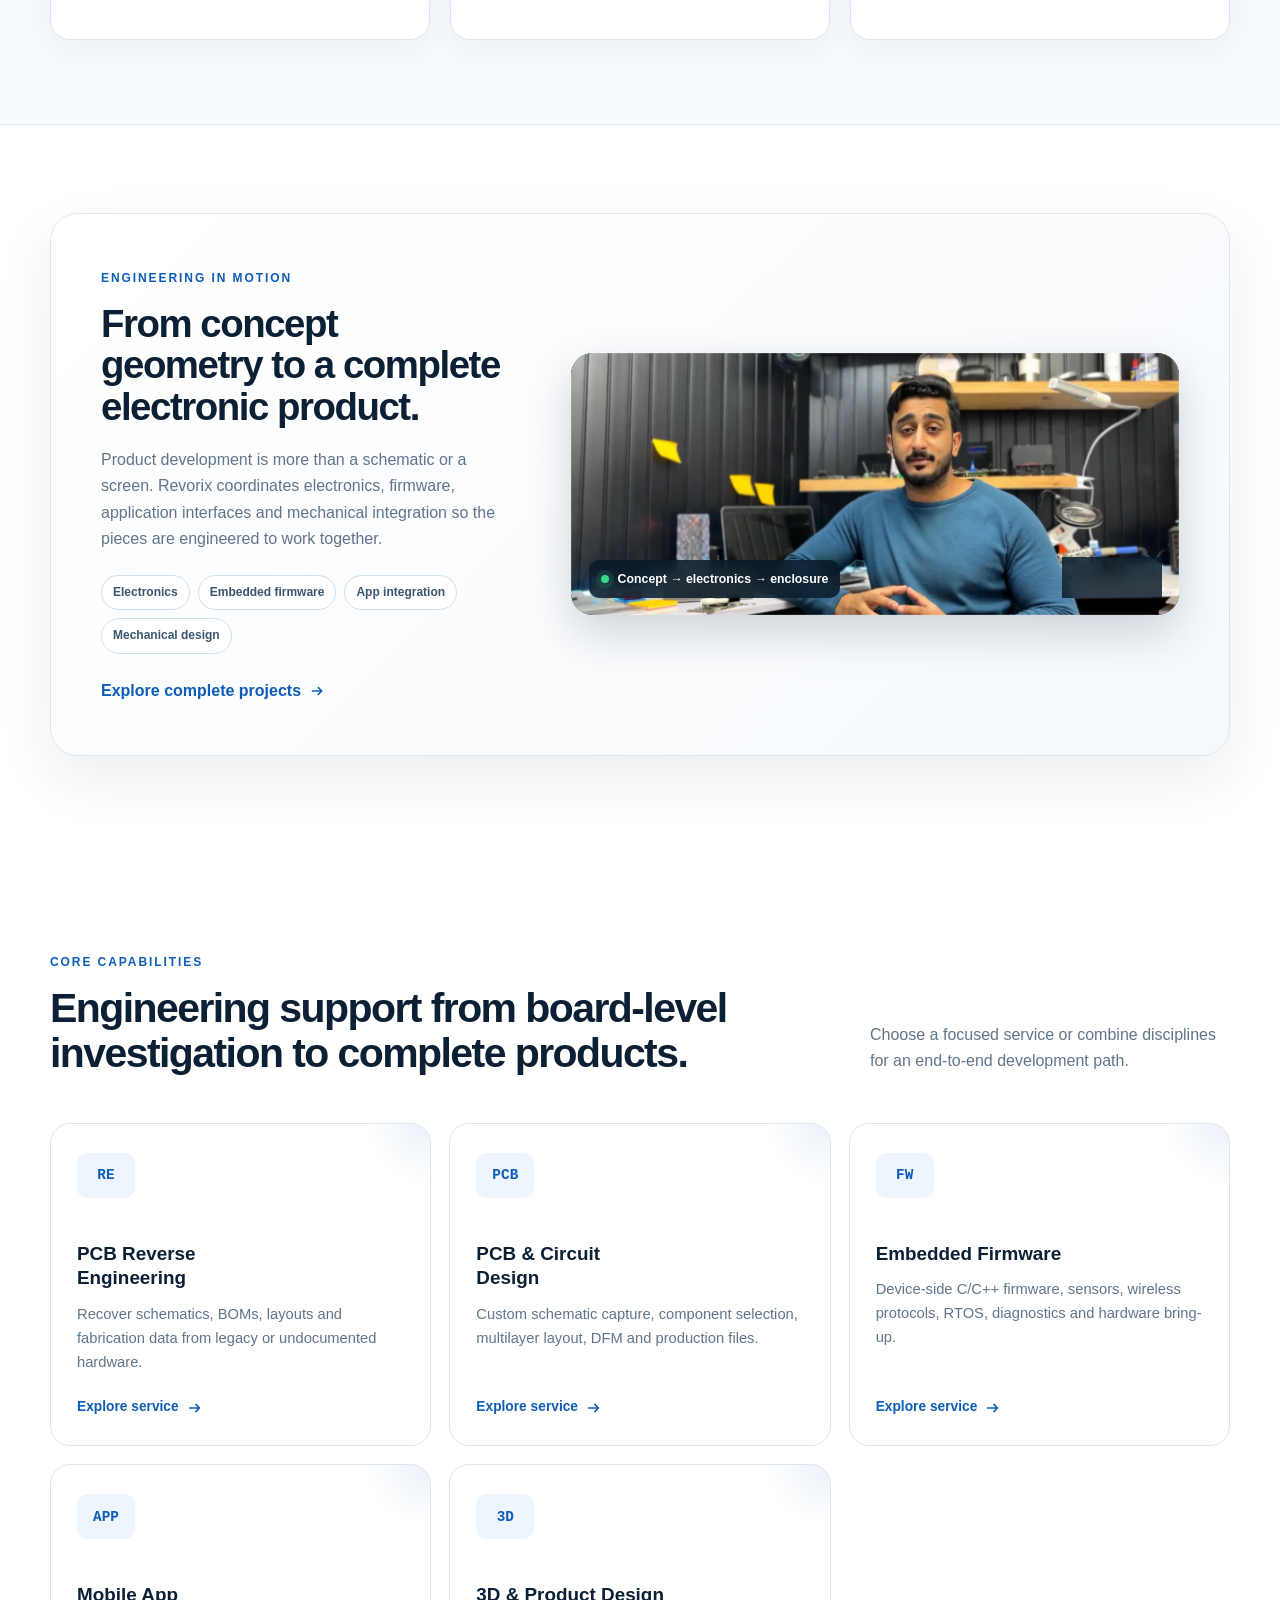
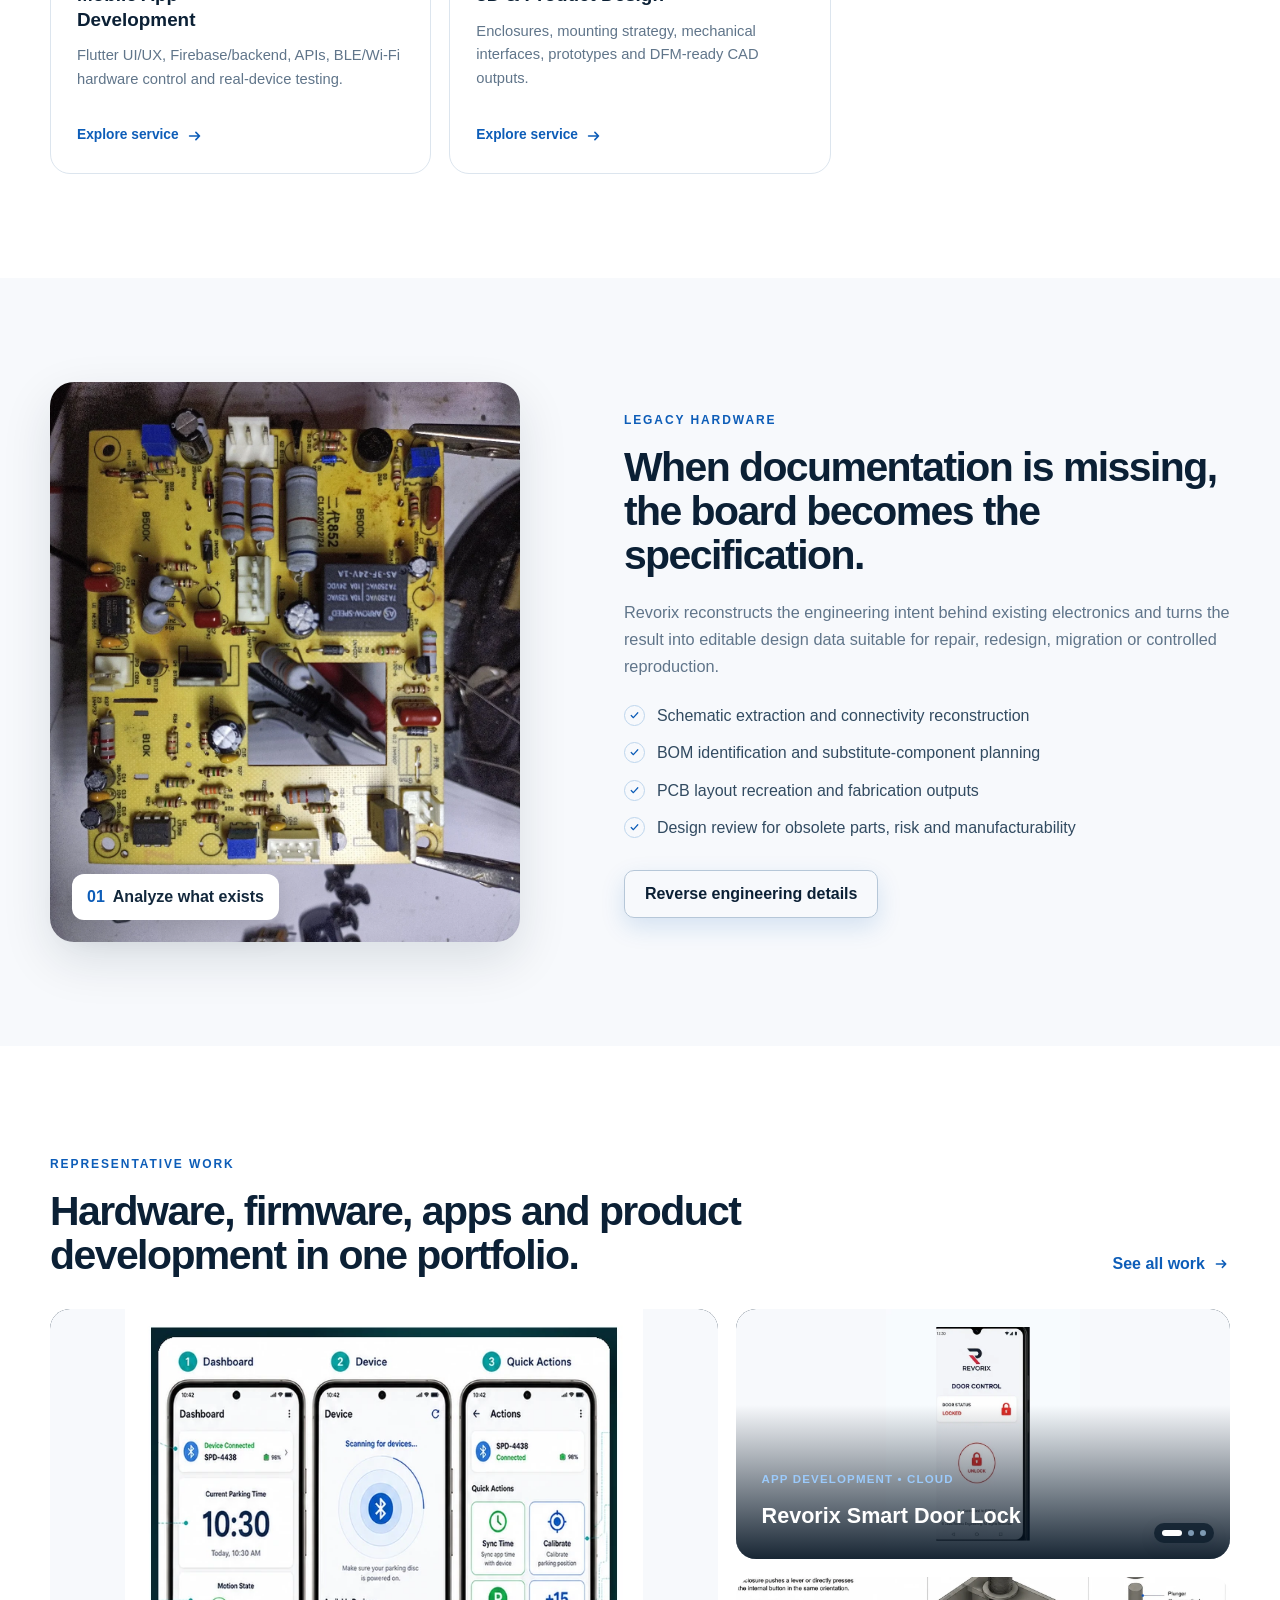
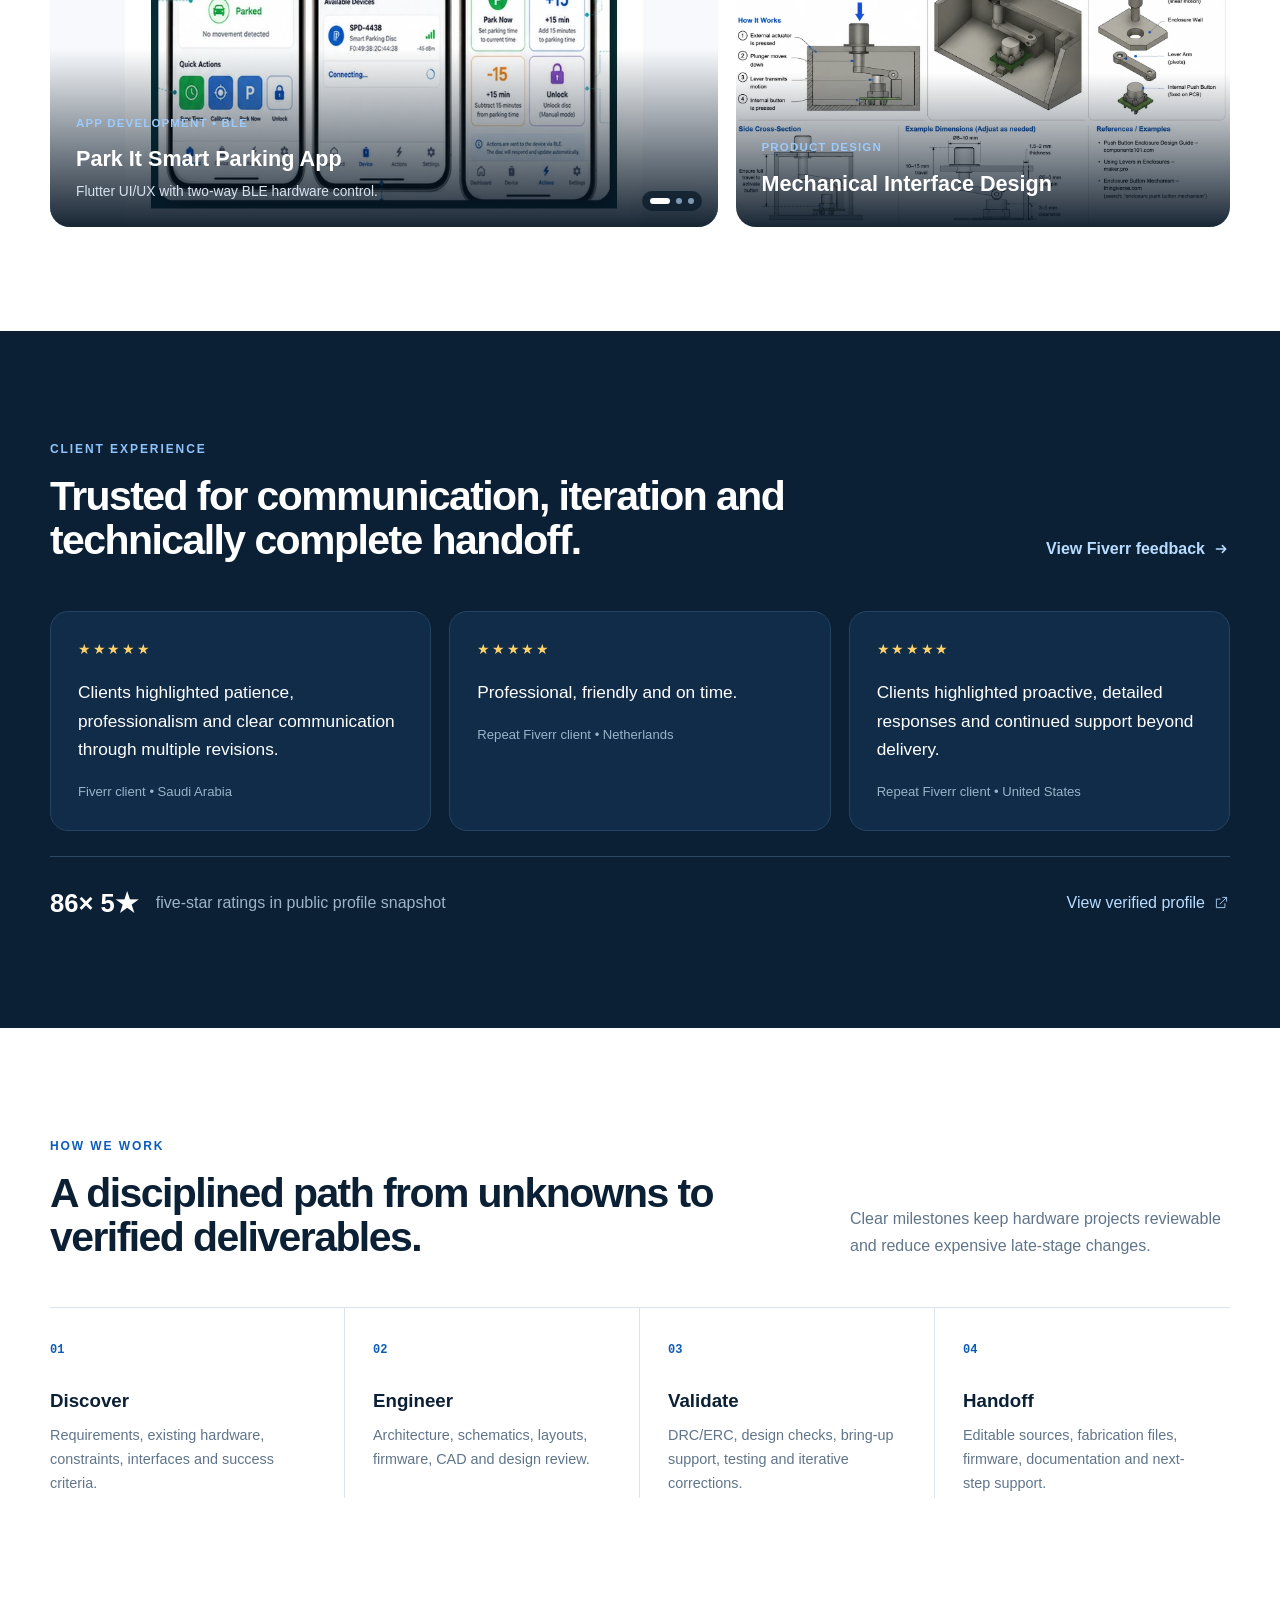
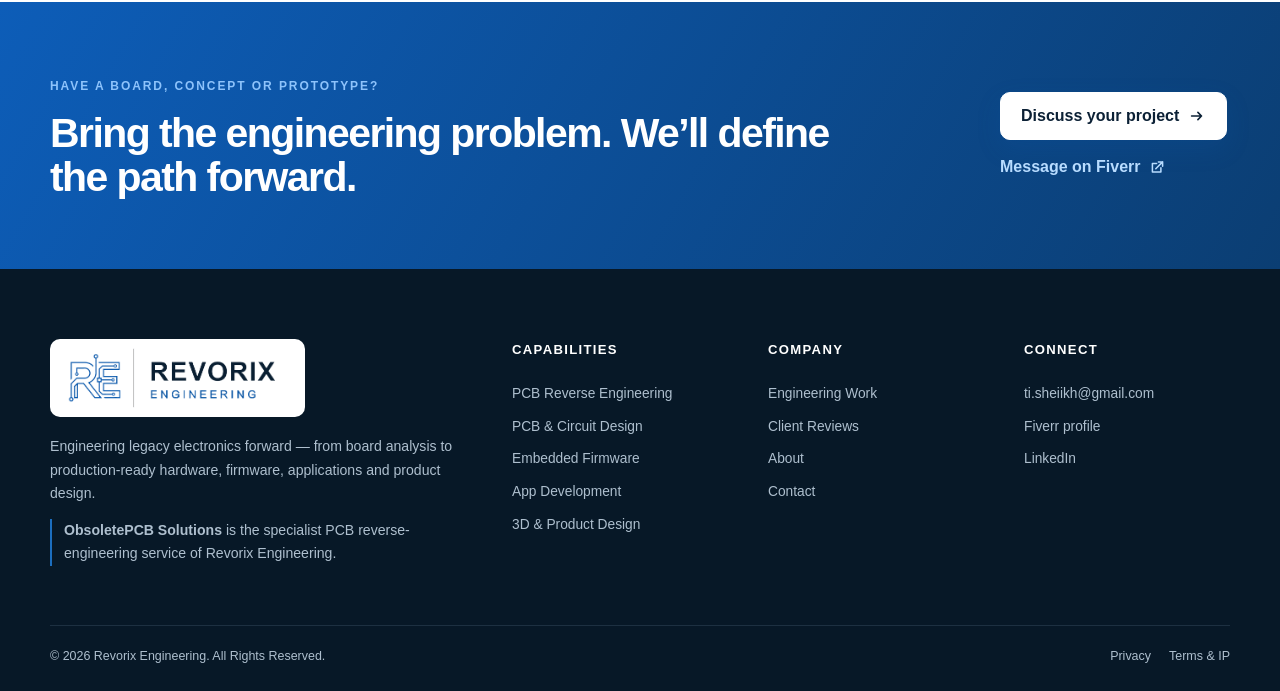
==== commit 87d53ed0: "Add 5000units, Park It and Smart Bag portfolio showcases" ====
--- a/index.html
+++ b/index.html
@@ -52,6 +52,9 @@
 <figure class="media-slide is-active"><img alt="ESP32-S3 LoRa environmental monitoring platform PCB and hardware showcase" src="assets/img/lora-environmental-monitor-showcase.png"/><figcaption>LoRa environmental monitoring platform</figcaption></figure>
 <figure class="media-slide"><img alt="KIOZ ESP32-S3 vending controller PCB from design to assembled hardware" src="assets/img/kioz-vending-controller-showcase.png"/><figcaption>KIOZ vending controller</figcaption></figure>
 <figure class="media-slide"><img alt="The Lidget connected wearable product development showcase" src="assets/img/the-lidget-showcase.png"/><figcaption>The Lidget wearable system</figcaption></figure>
+<figure class="media-slide"><img alt="Park It smart parking disc PCB and dual OLED hardware showcase" src="assets/img/park-it-showcase-enhanced.png"/><figcaption>Park It smart parking disc</figcaption></figure>
+<figure class="media-slide"><img alt="Smart Bag UHF RFID and BLE development on genuine ESP32-S3 prototype hardware" src="assets/img/smart-bag-hardware-showcase.webp"/><figcaption>Smart Bag RFID hardware and firmware</figcaption></figure>
+<figure class="media-slide"><img alt="Smart Bag Android app interface for BLE connectivity and RFID essentials tracking" src="assets/img/smart-bag-app-showcase.webp"/><figcaption>Smart Bag Android companion app</figcaption></figure>
 <figure class="media-slide"><img alt="Large multi-interface PCB render developed by Revorix Engineering" fetchpriority="high" src="assets/img/slider-pcb-system.webp"/><figcaption>Multi-interface control electronics</figcaption></figure>
 <figure class="media-slide"><img alt="Blue controller PCB render with dense power and interface electronics" src="assets/img/slider-pcb-blue.webp"/><figcaption>Custom controller hardware</figcaption></figure>
 <figure class="media-slide"><img alt="Power electronics PCB render on a dark engineering showcase" src="assets/img/slider-pcb-power.webp"/><figcaption>Power &amp; connectivity design</figcaption></figure>
@@ -76,10 +79,11 @@
 <section class="brand-transition"><div class="container transition-inner"><div class="transition-mark">OP</div><div><span class="eyebrow">A broader engineering identity</span><h2>ObsoletePCB Solutions is now backed by Revorix Engineering.</h2><p>The specialist reverse-engineering work you know at <strong>obsoletepcb.solutions</strong> now sits within a wider capability set for complete electronic product development.</p></div><a class="text-link" href="about.html">Why Revorix <svg aria-hidden="true" viewbox="0 0 20 20"><path d="M4 10h11M11 6l4 4-4 4"></path></svg></a></div></section>
 <section class="selected-clients">
 <div class="container selected-clients-inner">
-<div class="selected-clients-heading reveal"><span class="eyebrow">SELECTED CLIENTS</span><h2>Trusted for challenging electronics and product-development work.</h2><p>Selected client collaborations spanning connected wearable product development and legacy PCB reverse engineering.</p></div>
+<div class="selected-clients-heading reveal"><span class="eyebrow">SELECTED CLIENTS</span><h2>Trusted for challenging electronics and product-development work.</h2><p>Selected client collaborations spanning connected product development, PCB reverse engineering, and embedded firmware development.</p></div>
 <div class="client-logo-grid">
 <a class="client-logo-card reveal delay-1" href="https://lifeislive.world/" target="_blank" rel="noopener"><div class="client-logo-wrap"><img src="assets/img/clients/life-is-live-logo.webp" alt="Life Is Live logo" loading="lazy"></div><div class="client-logo-copy"><strong>Life Is Live</strong><span>Connected wearable product development</span></div></a>
 <a class="client-logo-card reveal delay-2" href="https://digitaltransferservices.co.uk/" target="_blank" rel="noopener"><div class="client-logo-wrap"><img src="assets/img/clients/terry-company-logo.avif" alt="Digital Transfer Services logo" loading="lazy"></div><div class="client-logo-copy"><strong>Digital Transfer Services</strong><span>PCB reverse engineering &amp; legacy hardware recreation</span></div></a>
+<a class="client-logo-card reveal delay-3" href="https://5000units.com/" target="_blank" rel="noopener"><div class="client-logo-wrap"><img src="assets/img/clients/5000units-logo.png" alt="5000units logo" loading="lazy"></div><div class="client-logo-copy"><strong>5000units</strong><span>Firmware development &amp; hardware validation</span></div></a>
 </div>
 </div>
 </section>
--- a/assets/css/styles.css
+++ b/assets/css/styles.css
@@ -225,7 +225,7 @@
 .selected-clients-heading .eyebrow{margin-bottom:10px}
 .selected-clients-heading h2{margin:0;color:var(--navy);font-size:clamp(2rem,3vw,2.8rem);line-height:1.1;letter-spacing:-.035em}
 .selected-clients-heading p{max-width:650px;margin:16px auto 0;color:var(--muted);font-size:.98rem}
-.client-logo-grid{display:grid;grid-template-columns:repeat(2,minmax(0,1fr));gap:20px;max-width:900px;margin:0 auto}
+.client-logo-grid{display:grid;grid-template-columns:repeat(3,minmax(0,1fr));gap:20px}
 .client-logo-card{display:flex;flex-direction:column;min-height:275px;background:#fff;border:1px solid var(--line);border-radius:20px;overflow:hidden;box-shadow:0 10px 30px rgba(11,32,53,.045);transition:transform .25s ease,border-color .25s ease,box-shadow .25s ease}
 .client-logo-card:hover{transform:translateY(-5px);border-color:#b8cee3;box-shadow:0 20px 42px rgba(11,32,53,.1)}
 .client-logo-wrap{height:165px;padding:28px;display:flex;align-items:center;justify-content:center;background:#fff;border-bottom:1px solid #edf2f6}
